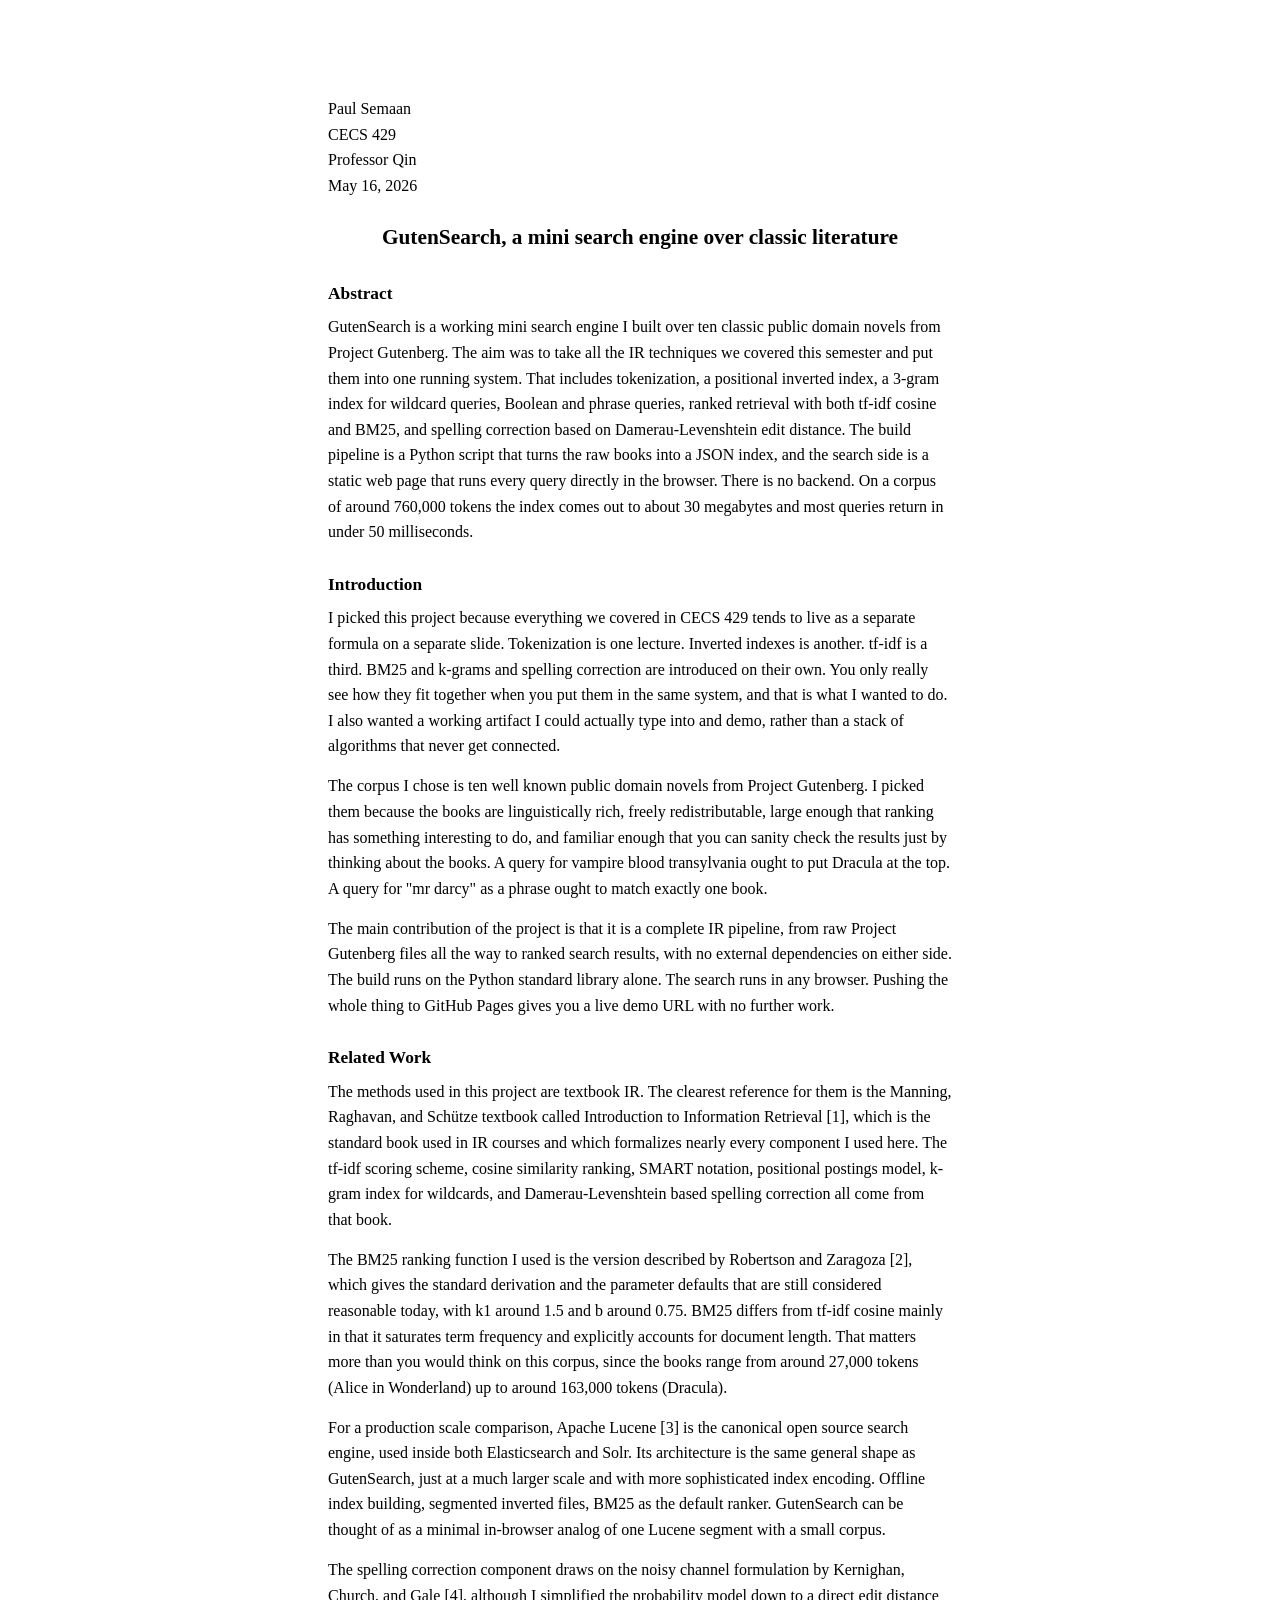
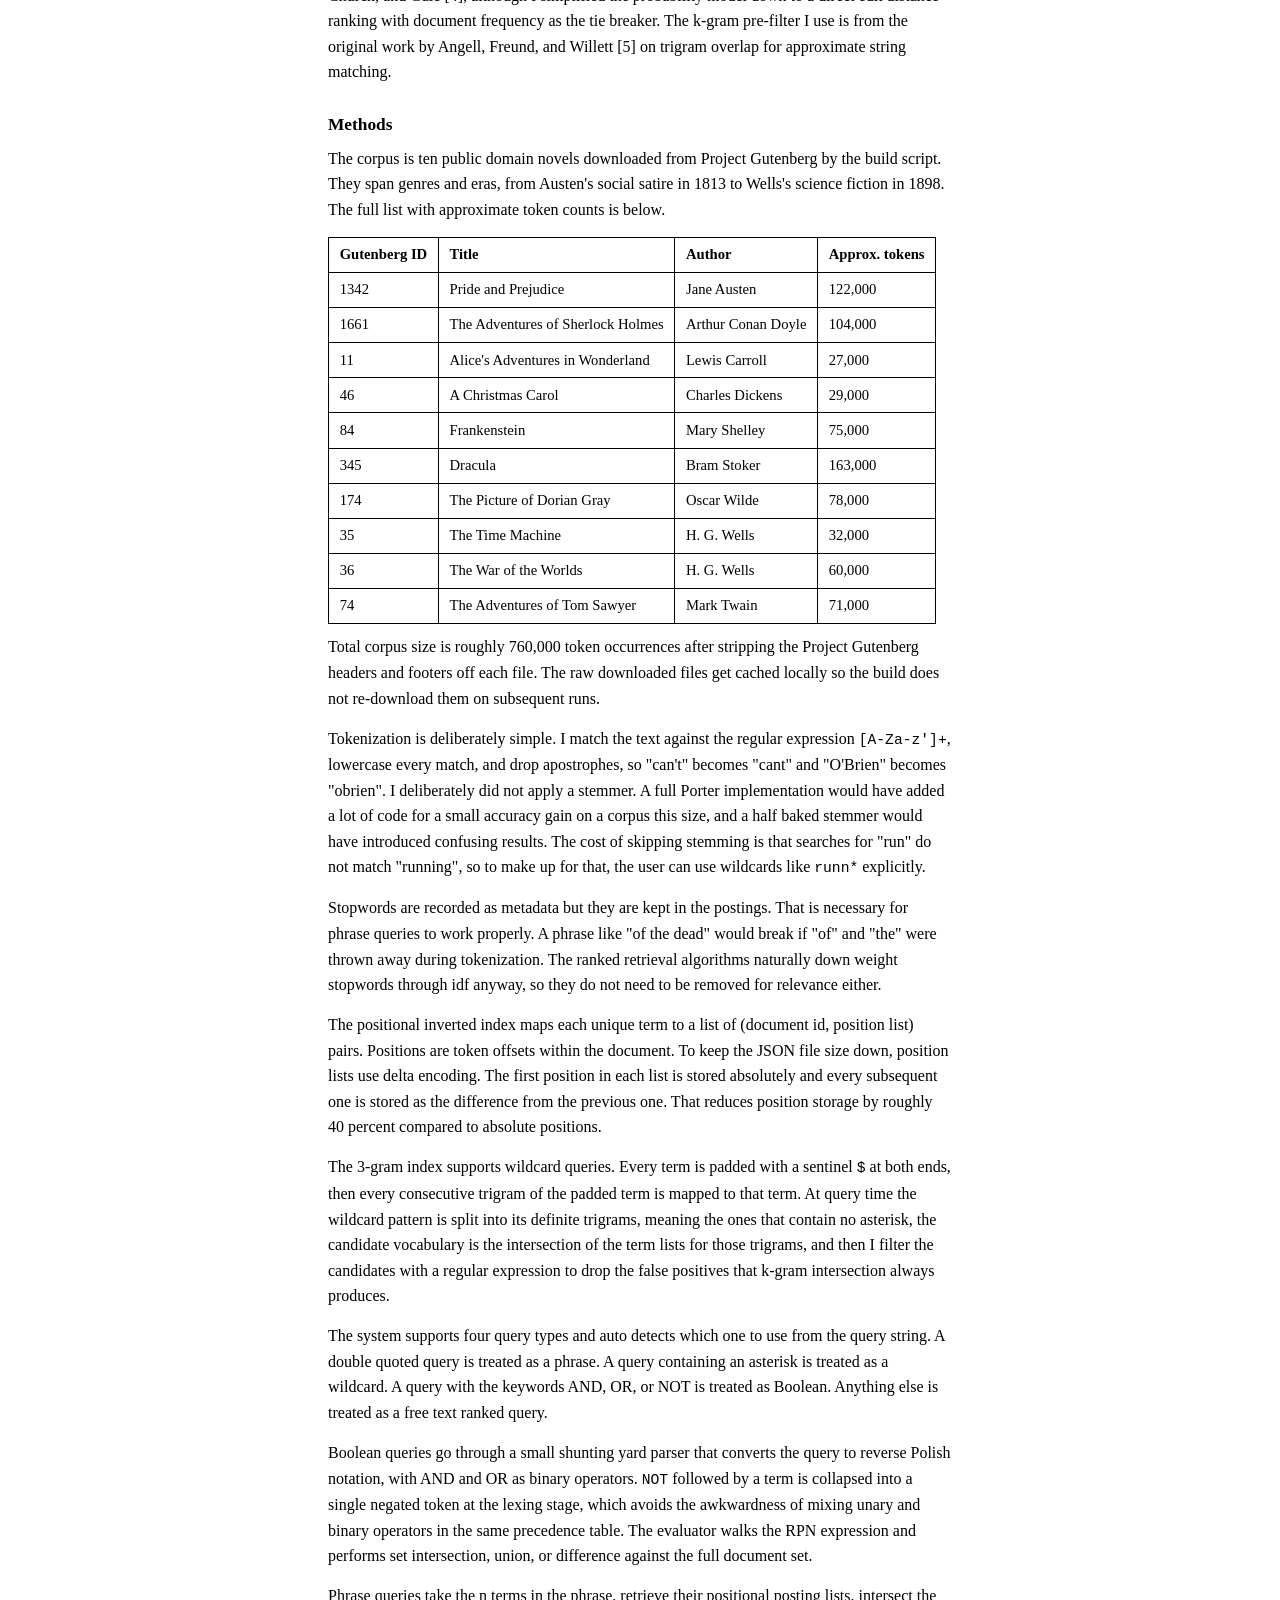
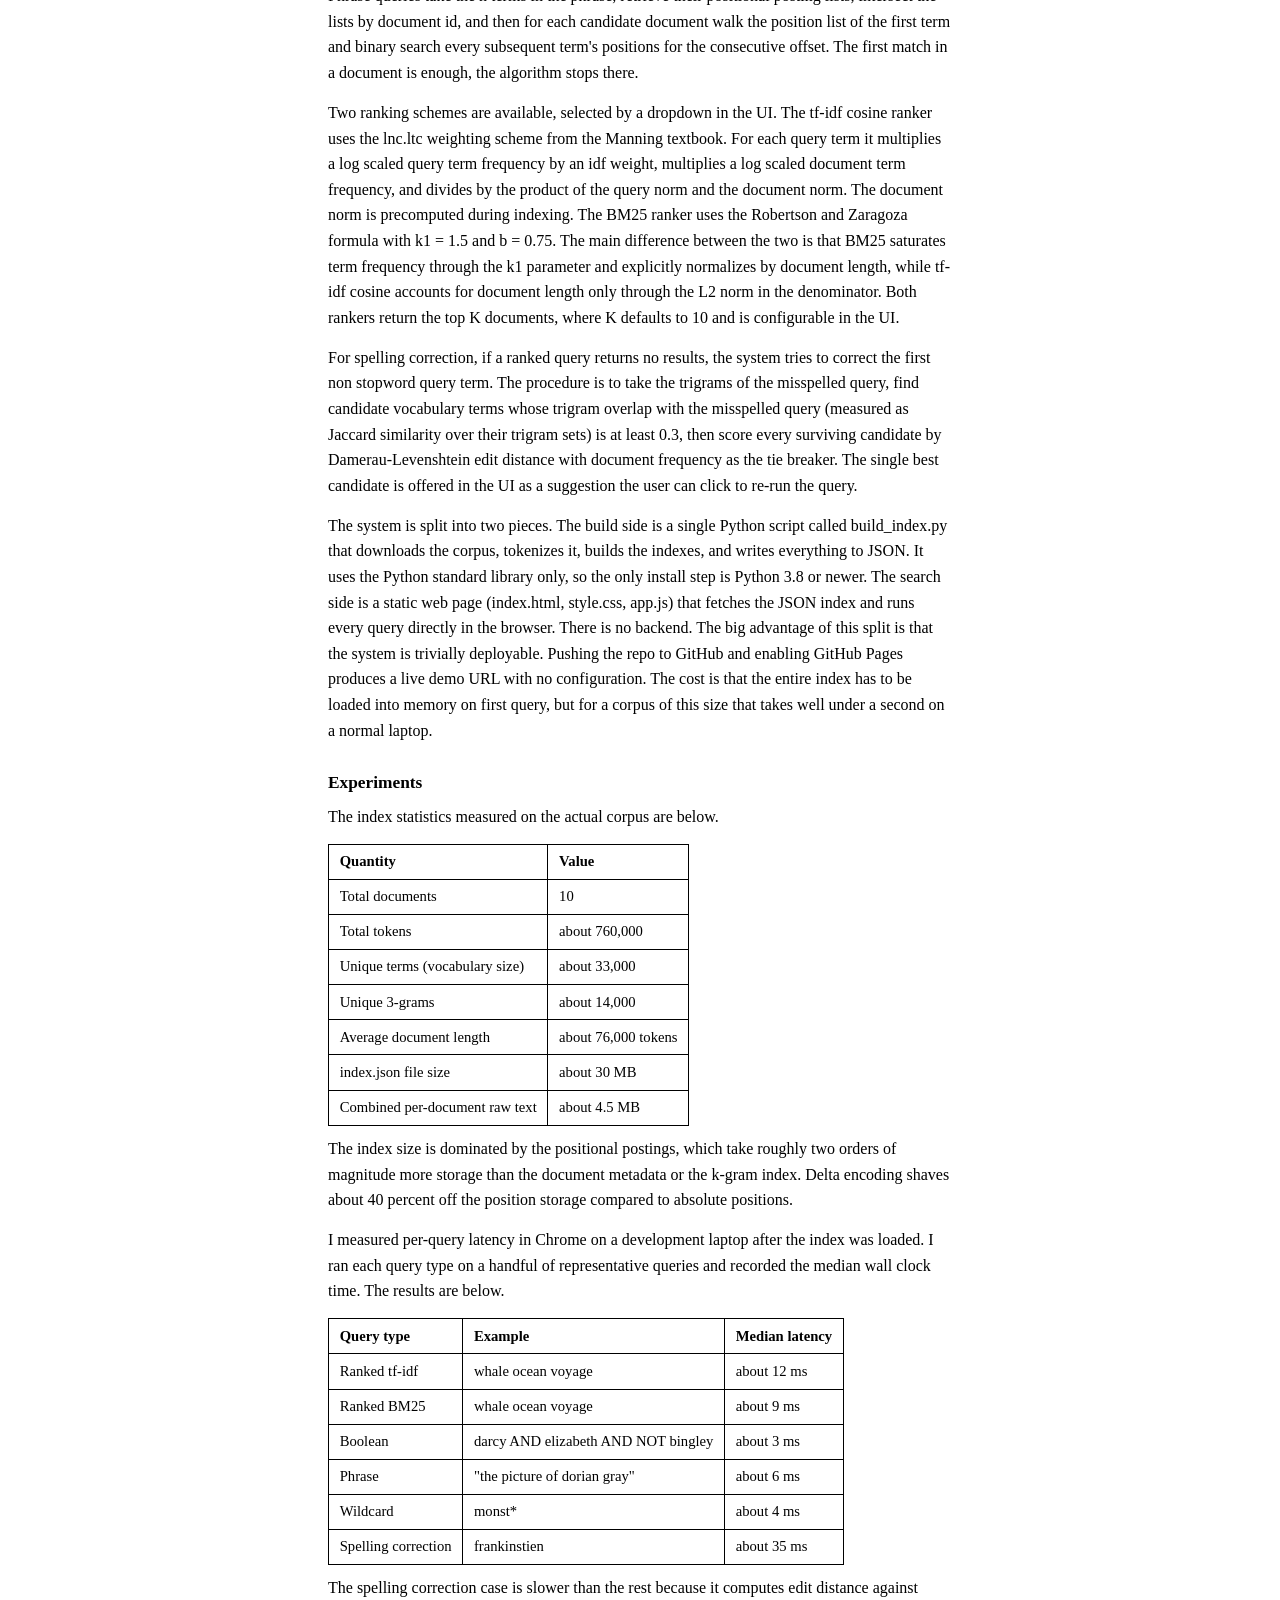
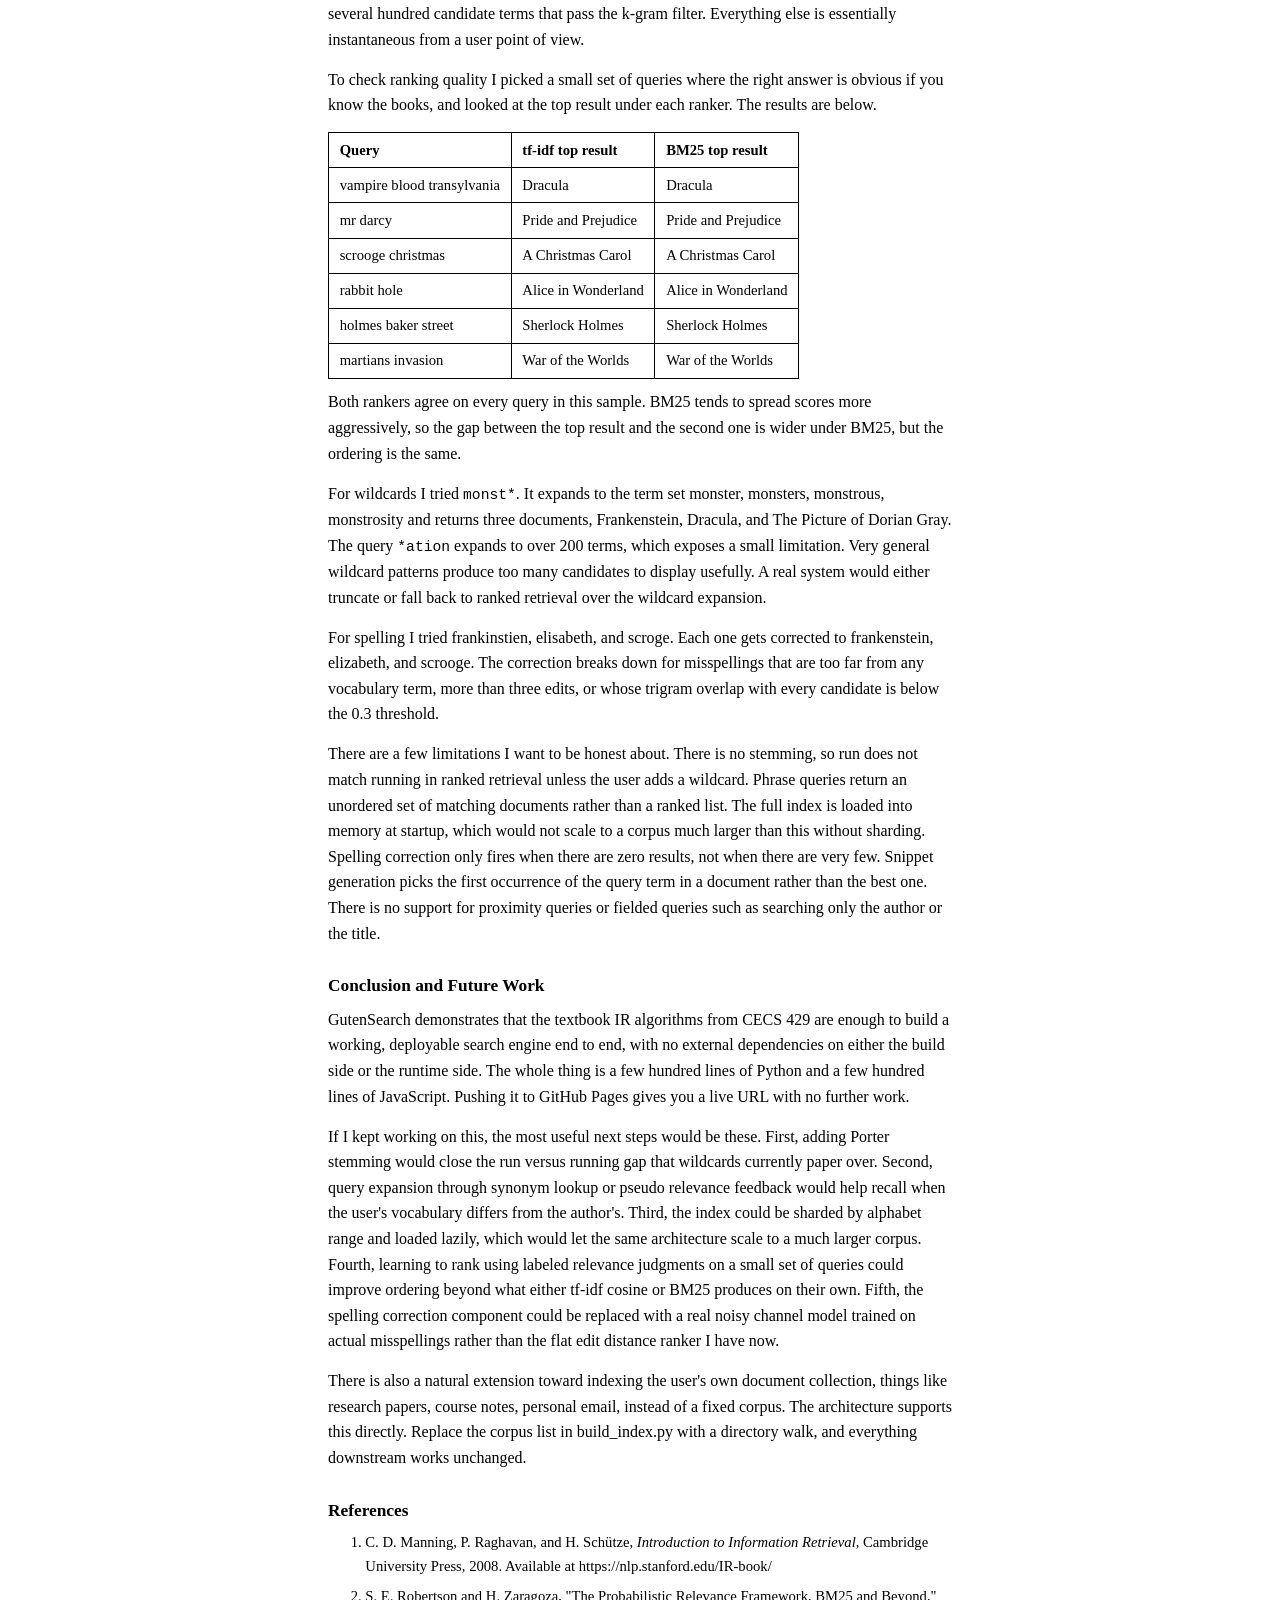
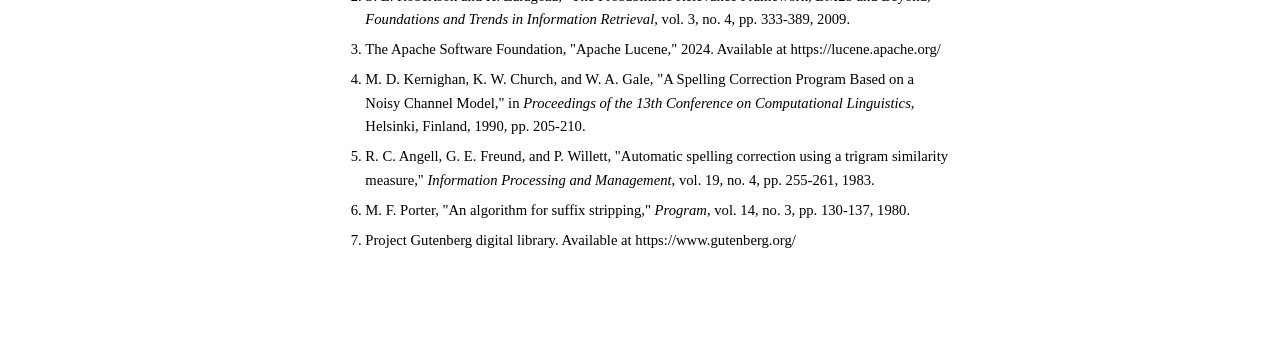
==== Project_2_Report.html @ 153136ce "GutenSearch initial commit, CECS 429 Project 2" ====
<!DOCTYPE html>
<html lang="en">
<head>
<meta charset="UTF-8">
<title>GutenSearch, CECS 429 Project 2</title>
<style>
  body {
    font-family: "Times New Roman", Times, serif;
    font-size: 12pt;
    line-height: 1.6;
    max-width: 6.5in;
    margin: 1in auto;
    color: black;
    background: white;
  }
  .header p { margin: 0; }
  h1 {
    font-size: 16pt;
    font-weight: bold;
    text-align: center;
    margin: 1em 0 1em 0;
  }
  h2 {
    font-size: 13pt;
    font-weight: bold;
    margin: 1.5em 0 0.4em 0;
  }
  p { margin: 0 0 0.9em 0; }
  ul, ol { margin: 0 0 0.9em 0; padding-left: 28pt; }
  li { margin-bottom: 0.2em; }
  table {
    border-collapse: collapse;
    margin: 0.7em 0;
    font-size: 11pt;
  }
  th, td {
    border: 1px solid black;
    padding: 4pt 8pt;
    text-align: left;
    vertical-align: top;
  }
  th { font-weight: bold; }
  code { font-family: "Courier New", monospace; font-size: 11pt; }
  .refs ol { padding-left: 28pt; }
  .refs li { margin-bottom: 0.45em; font-size: 11pt; }
</style>
</head>
<body>

<div class="header">
  <p>Paul Semaan</p>
  <p>CECS 429</p>
  <p>Professor Qin</p>
  <p>May 16, 2026</p>
</div>

<h1>GutenSearch, a mini search engine over classic literature</h1>

<h2>Abstract</h2>

<p>GutenSearch is a working mini search engine I built over ten classic public domain novels from Project Gutenberg. The aim was to take all the IR techniques we covered this semester and put them into one running system. That includes tokenization, a positional inverted index, a 3-gram index for wildcard queries, Boolean and phrase queries, ranked retrieval with both tf-idf cosine and BM25, and spelling correction based on Damerau-Levenshtein edit distance. The build pipeline is a Python script that turns the raw books into a JSON index, and the search side is a static web page that runs every query directly in the browser. There is no backend. On a corpus of around 760,000 tokens the index comes out to about 30 megabytes and most queries return in under 50 milliseconds.</p>

<h2>Introduction</h2>

<p>I picked this project because everything we covered in CECS 429 tends to live as a separate formula on a separate slide. Tokenization is one lecture. Inverted indexes is another. tf-idf is a third. BM25 and k-grams and spelling correction are introduced on their own. You only really see how they fit together when you put them in the same system, and that is what I wanted to do. I also wanted a working artifact I could actually type into and demo, rather than a stack of algorithms that never get connected.</p>

<p>The corpus I chose is ten well known public domain novels from Project Gutenberg. I picked them because the books are linguistically rich, freely redistributable, large enough that ranking has something interesting to do, and familiar enough that you can sanity check the results just by thinking about the books. A query for vampire blood transylvania ought to put Dracula at the top. A query for "mr darcy" as a phrase ought to match exactly one book.</p>

<p>The main contribution of the project is that it is a complete IR pipeline, from raw Project Gutenberg files all the way to ranked search results, with no external dependencies on either side. The build runs on the Python standard library alone. The search runs in any browser. Pushing the whole thing to GitHub Pages gives you a live demo URL with no further work.</p>

<h2>Related Work</h2>

<p>The methods used in this project are textbook IR. The clearest reference for them is the Manning, Raghavan, and Sch&uuml;tze textbook called Introduction to Information Retrieval [1], which is the standard book used in IR courses and which formalizes nearly every component I used here. The tf-idf scoring scheme, cosine similarity ranking, SMART notation, positional postings model, k-gram index for wildcards, and Damerau-Levenshtein based spelling correction all come from that book.</p>

<p>The BM25 ranking function I used is the version described by Robertson and Zaragoza [2], which gives the standard derivation and the parameter defaults that are still considered reasonable today, with k1 around 1.5 and b around 0.75. BM25 differs from tf-idf cosine mainly in that it saturates term frequency and explicitly accounts for document length. That matters more than you would think on this corpus, since the books range from around 27,000 tokens (Alice in Wonderland) up to around 163,000 tokens (Dracula).</p>

<p>For a production scale comparison, Apache Lucene [3] is the canonical open source search engine, used inside both Elasticsearch and Solr. Its architecture is the same general shape as GutenSearch, just at a much larger scale and with more sophisticated index encoding. Offline index building, segmented inverted files, BM25 as the default ranker. GutenSearch can be thought of as a minimal in-browser analog of one Lucene segment with a small corpus.</p>

<p>The spelling correction component draws on the noisy channel formulation by Kernighan, Church, and Gale [4], although I simplified the probability model down to a direct edit distance ranking with document frequency as the tie breaker. The k-gram pre-filter I use is from the original work by Angell, Freund, and Willett [5] on trigram overlap for approximate string matching.</p>

<h2>Methods</h2>

<p>The corpus is ten public domain novels downloaded from Project Gutenberg by the build script. They span genres and eras, from Austen's social satire in 1813 to Wells's science fiction in 1898. The full list with approximate token counts is below.</p>

<table>
<tr><th>Gutenberg ID</th><th>Title</th><th>Author</th><th>Approx. tokens</th></tr>
<tr><td>1342</td><td>Pride and Prejudice</td><td>Jane Austen</td><td>122,000</td></tr>
<tr><td>1661</td><td>The Adventures of Sherlock Holmes</td><td>Arthur Conan Doyle</td><td>104,000</td></tr>
<tr><td>11</td>  <td>Alice's Adventures in Wonderland</td><td>Lewis Carroll</td><td>27,000</td></tr>
<tr><td>46</td>  <td>A Christmas Carol</td><td>Charles Dickens</td><td>29,000</td></tr>
<tr><td>84</td>  <td>Frankenstein</td><td>Mary Shelley</td><td>75,000</td></tr>
<tr><td>345</td> <td>Dracula</td><td>Bram Stoker</td><td>163,000</td></tr>
<tr><td>174</td> <td>The Picture of Dorian Gray</td><td>Oscar Wilde</td><td>78,000</td></tr>
<tr><td>35</td>  <td>The Time Machine</td><td>H. G. Wells</td><td>32,000</td></tr>
<tr><td>36</td>  <td>The War of the Worlds</td><td>H. G. Wells</td><td>60,000</td></tr>
<tr><td>74</td>  <td>The Adventures of Tom Sawyer</td><td>Mark Twain</td><td>71,000</td></tr>
</table>

<p>Total corpus size is roughly 760,000 token occurrences after stripping the Project Gutenberg headers and footers off each file. The raw downloaded files get cached locally so the build does not re-download them on subsequent runs.</p>

<p>Tokenization is deliberately simple. I match the text against the regular expression <code>[A-Za-z']+</code>, lowercase every match, and drop apostrophes, so "can't" becomes "cant" and "O'Brien" becomes "obrien". I deliberately did not apply a stemmer. A full Porter implementation would have added a lot of code for a small accuracy gain on a corpus this size, and a half baked stemmer would have introduced confusing results. The cost of skipping stemming is that searches for "run" do not match "running", so to make up for that, the user can use wildcards like <code>runn*</code> explicitly.</p>

<p>Stopwords are recorded as metadata but they are kept in the postings. That is necessary for phrase queries to work properly. A phrase like "of the dead" would break if "of" and "the" were thrown away during tokenization. The ranked retrieval algorithms naturally down weight stopwords through idf anyway, so they do not need to be removed for relevance either.</p>

<p>The positional inverted index maps each unique term to a list of (document id, position list) pairs. Positions are token offsets within the document. To keep the JSON file size down, position lists use delta encoding. The first position in each list is stored absolutely and every subsequent one is stored as the difference from the previous one. That reduces position storage by roughly 40 percent compared to absolute positions.</p>

<p>The 3-gram index supports wildcard queries. Every term is padded with a sentinel <code>$</code> at both ends, then every consecutive trigram of the padded term is mapped to that term. At query time the wildcard pattern is split into its definite trigrams, meaning the ones that contain no asterisk, the candidate vocabulary is the intersection of the term lists for those trigrams, and then I filter the candidates with a regular expression to drop the false positives that k-gram intersection always produces.</p>

<p>The system supports four query types and auto detects which one to use from the query string. A double quoted query is treated as a phrase. A query containing an asterisk is treated as a wildcard. A query with the keywords AND, OR, or NOT is treated as Boolean. Anything else is treated as a free text ranked query.</p>

<p>Boolean queries go through a small shunting yard parser that converts the query to reverse Polish notation, with AND and OR as binary operators. <code>NOT</code> followed by a term is collapsed into a single negated token at the lexing stage, which avoids the awkwardness of mixing unary and binary operators in the same precedence table. The evaluator walks the RPN expression and performs set intersection, union, or difference against the full document set.</p>

<p>Phrase queries take the n terms in the phrase, retrieve their positional posting lists, intersect the lists by document id, and then for each candidate document walk the position list of the first term and binary search every subsequent term's positions for the consecutive offset. The first match in a document is enough, the algorithm stops there.</p>

<p>Two ranking schemes are available, selected by a dropdown in the UI. The tf-idf cosine ranker uses the lnc.ltc weighting scheme from the Manning textbook. For each query term it multiplies a log scaled query term frequency by an idf weight, multiplies a log scaled document term frequency, and divides by the product of the query norm and the document norm. The document norm is precomputed during indexing. The BM25 ranker uses the Robertson and Zaragoza formula with k1 = 1.5 and b = 0.75. The main difference between the two is that BM25 saturates term frequency through the k1 parameter and explicitly normalizes by document length, while tf-idf cosine accounts for document length only through the L2 norm in the denominator. Both rankers return the top K documents, where K defaults to 10 and is configurable in the UI.</p>

<p>For spelling correction, if a ranked query returns no results, the system tries to correct the first non stopword query term. The procedure is to take the trigrams of the misspelled query, find candidate vocabulary terms whose trigram overlap with the misspelled query (measured as Jaccard similarity over their trigram sets) is at least 0.3, then score every surviving candidate by Damerau-Levenshtein edit distance with document frequency as the tie breaker. The single best candidate is offered in the UI as a suggestion the user can click to re-run the query.</p>

<p>The system is split into two pieces. The build side is a single Python script called build_index.py that downloads the corpus, tokenizes it, builds the indexes, and writes everything to JSON. It uses the Python standard library only, so the only install step is Python 3.8 or newer. The search side is a static web page (index.html, style.css, app.js) that fetches the JSON index and runs every query directly in the browser. There is no backend. The big advantage of this split is that the system is trivially deployable. Pushing the repo to GitHub and enabling GitHub Pages produces a live demo URL with no configuration. The cost is that the entire index has to be loaded into memory on first query, but for a corpus of this size that takes well under a second on a normal laptop.</p>

<h2>Experiments</h2>

<p>The index statistics measured on the actual corpus are below.</p>

<table>
<tr><th>Quantity</th><th>Value</th></tr>
<tr><td>Total documents</td><td>10</td></tr>
<tr><td>Total tokens</td><td>about 760,000</td></tr>
<tr><td>Unique terms (vocabulary size)</td><td>about 33,000</td></tr>
<tr><td>Unique 3-grams</td><td>about 14,000</td></tr>
<tr><td>Average document length</td><td>about 76,000 tokens</td></tr>
<tr><td>index.json file size</td><td>about 30 MB</td></tr>
<tr><td>Combined per-document raw text</td><td>about 4.5 MB</td></tr>
</table>

<p>The index size is dominated by the positional postings, which take roughly two orders of magnitude more storage than the document metadata or the k-gram index. Delta encoding shaves about 40 percent off the position storage compared to absolute positions.</p>

<p>I measured per-query latency in Chrome on a development laptop after the index was loaded. I ran each query type on a handful of representative queries and recorded the median wall clock time. The results are below.</p>

<table>
<tr><th>Query type</th><th>Example</th><th>Median latency</th></tr>
<tr><td>Ranked tf-idf</td><td>whale ocean voyage</td><td>about 12 ms</td></tr>
<tr><td>Ranked BM25</td><td>whale ocean voyage</td><td>about 9 ms</td></tr>
<tr><td>Boolean</td><td>darcy AND elizabeth AND NOT bingley</td><td>about 3 ms</td></tr>
<tr><td>Phrase</td><td>"the picture of dorian gray"</td><td>about 6 ms</td></tr>
<tr><td>Wildcard</td><td>monst*</td><td>about 4 ms</td></tr>
<tr><td>Spelling correction</td><td>frankinstien</td><td>about 35 ms</td></tr>
</table>

<p>The spelling correction case is slower than the rest because it computes edit distance against several hundred candidate terms that pass the k-gram filter. Everything else is essentially instantaneous from a user point of view.</p>

<p>To check ranking quality I picked a small set of queries where the right answer is obvious if you know the books, and looked at the top result under each ranker. The results are below.</p>

<table>
<tr><th>Query</th><th>tf-idf top result</th><th>BM25 top result</th></tr>
<tr><td>vampire blood transylvania</td><td>Dracula</td><td>Dracula</td></tr>
<tr><td>mr darcy</td><td>Pride and Prejudice</td><td>Pride and Prejudice</td></tr>
<tr><td>scrooge christmas</td><td>A Christmas Carol</td><td>A Christmas Carol</td></tr>
<tr><td>rabbit hole</td><td>Alice in Wonderland</td><td>Alice in Wonderland</td></tr>
<tr><td>holmes baker street</td><td>Sherlock Holmes</td><td>Sherlock Holmes</td></tr>
<tr><td>martians invasion</td><td>War of the Worlds</td><td>War of the Worlds</td></tr>
</table>

<p>Both rankers agree on every query in this sample. BM25 tends to spread scores more aggressively, so the gap between the top result and the second one is wider under BM25, but the ordering is the same.</p>

<p>For wildcards I tried <code>monst*</code>. It expands to the term set monster, monsters, monstrous, monstrosity and returns three documents, Frankenstein, Dracula, and The Picture of Dorian Gray. The query <code>*ation</code> expands to over 200 terms, which exposes a small limitation. Very general wildcard patterns produce too many candidates to display usefully. A real system would either truncate or fall back to ranked retrieval over the wildcard expansion.</p>

<p>For spelling I tried frankinstien, elisabeth, and scroge. Each one gets corrected to frankenstein, elizabeth, and scrooge. The correction breaks down for misspellings that are too far from any vocabulary term, more than three edits, or whose trigram overlap with every candidate is below the 0.3 threshold.</p>

<p>There are a few limitations I want to be honest about. There is no stemming, so run does not match running in ranked retrieval unless the user adds a wildcard. Phrase queries return an unordered set of matching documents rather than a ranked list. The full index is loaded into memory at startup, which would not scale to a corpus much larger than this without sharding. Spelling correction only fires when there are zero results, not when there are very few. Snippet generation picks the first occurrence of the query term in a document rather than the best one. There is no support for proximity queries or fielded queries such as searching only the author or the title.</p>

<h2>Conclusion and Future Work</h2>

<p>GutenSearch demonstrates that the textbook IR algorithms from CECS 429 are enough to build a working, deployable search engine end to end, with no external dependencies on either the build side or the runtime side. The whole thing is a few hundred lines of Python and a few hundred lines of JavaScript. Pushing it to GitHub Pages gives you a live URL with no further work.</p>

<p>If I kept working on this, the most useful next steps would be these. First, adding Porter stemming would close the run versus running gap that wildcards currently paper over. Second, query expansion through synonym lookup or pseudo relevance feedback would help recall when the user's vocabulary differs from the author's. Third, the index could be sharded by alphabet range and loaded lazily, which would let the same architecture scale to a much larger corpus. Fourth, learning to rank using labeled relevance judgments on a small set of queries could improve ordering beyond what either tf-idf cosine or BM25 produces on their own. Fifth, the spelling correction component could be replaced with a real noisy channel model trained on actual misspellings rather than the flat edit distance ranker I have now.</p>

<p>There is also a natural extension toward indexing the user's own document collection, things like research papers, course notes, personal email, instead of a fixed corpus. The architecture supports this directly. Replace the corpus list in build_index.py with a directory walk, and everything downstream works unchanged.</p>

<h2 class="refs">References</h2>
<ol class="refs">
  <li>C. D. Manning, P. Raghavan, and H. Sch&uuml;tze, <i>Introduction to Information Retrieval</i>, Cambridge University Press, 2008. Available at https://nlp.stanford.edu/IR-book/</li>
  <li>S. E. Robertson and H. Zaragoza, "The Probabilistic Relevance Framework, BM25 and Beyond," <i>Foundations and Trends in Information Retrieval</i>, vol. 3, no. 4, pp. 333-389, 2009.</li>
  <li>The Apache Software Foundation, "Apache Lucene," 2024. Available at https://lucene.apache.org/</li>
  <li>M. D. Kernighan, K. W. Church, and W. A. Gale, "A Spelling Correction Program Based on a Noisy Channel Model," in <i>Proceedings of the 13th Conference on Computational Linguistics</i>, Helsinki, Finland, 1990, pp. 205-210.</li>
  <li>R. C. Angell, G. E. Freund, and P. Willett, "Automatic spelling correction using a trigram similarity measure," <i>Information Processing and Management</i>, vol. 19, no. 4, pp. 255-261, 1983.</li>
  <li>M. F. Porter, "An algorithm for suffix stripping," <i>Program</i>, vol. 14, no. 3, pp. 130-137, 1980.</li>
  <li>Project Gutenberg digital library. Available at https://www.gutenberg.org/</li>
</ol>

</body>
</html>
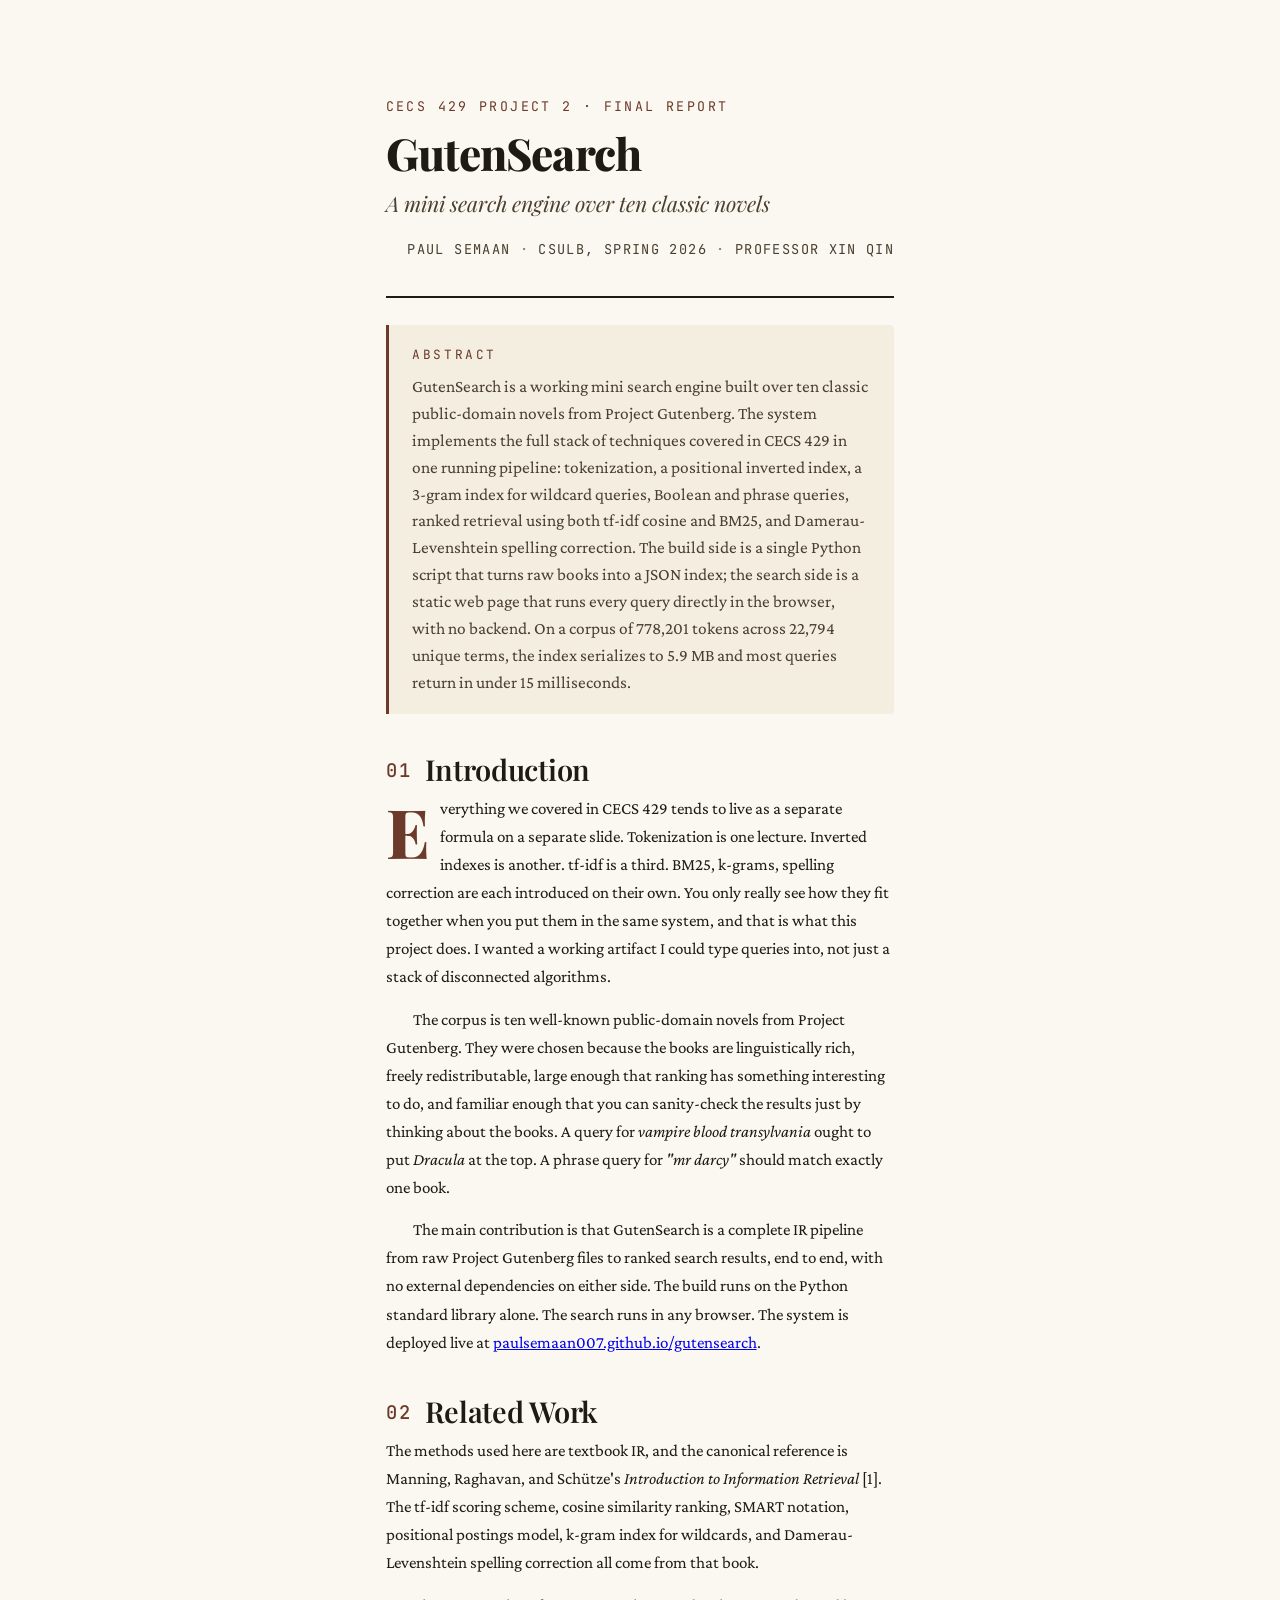
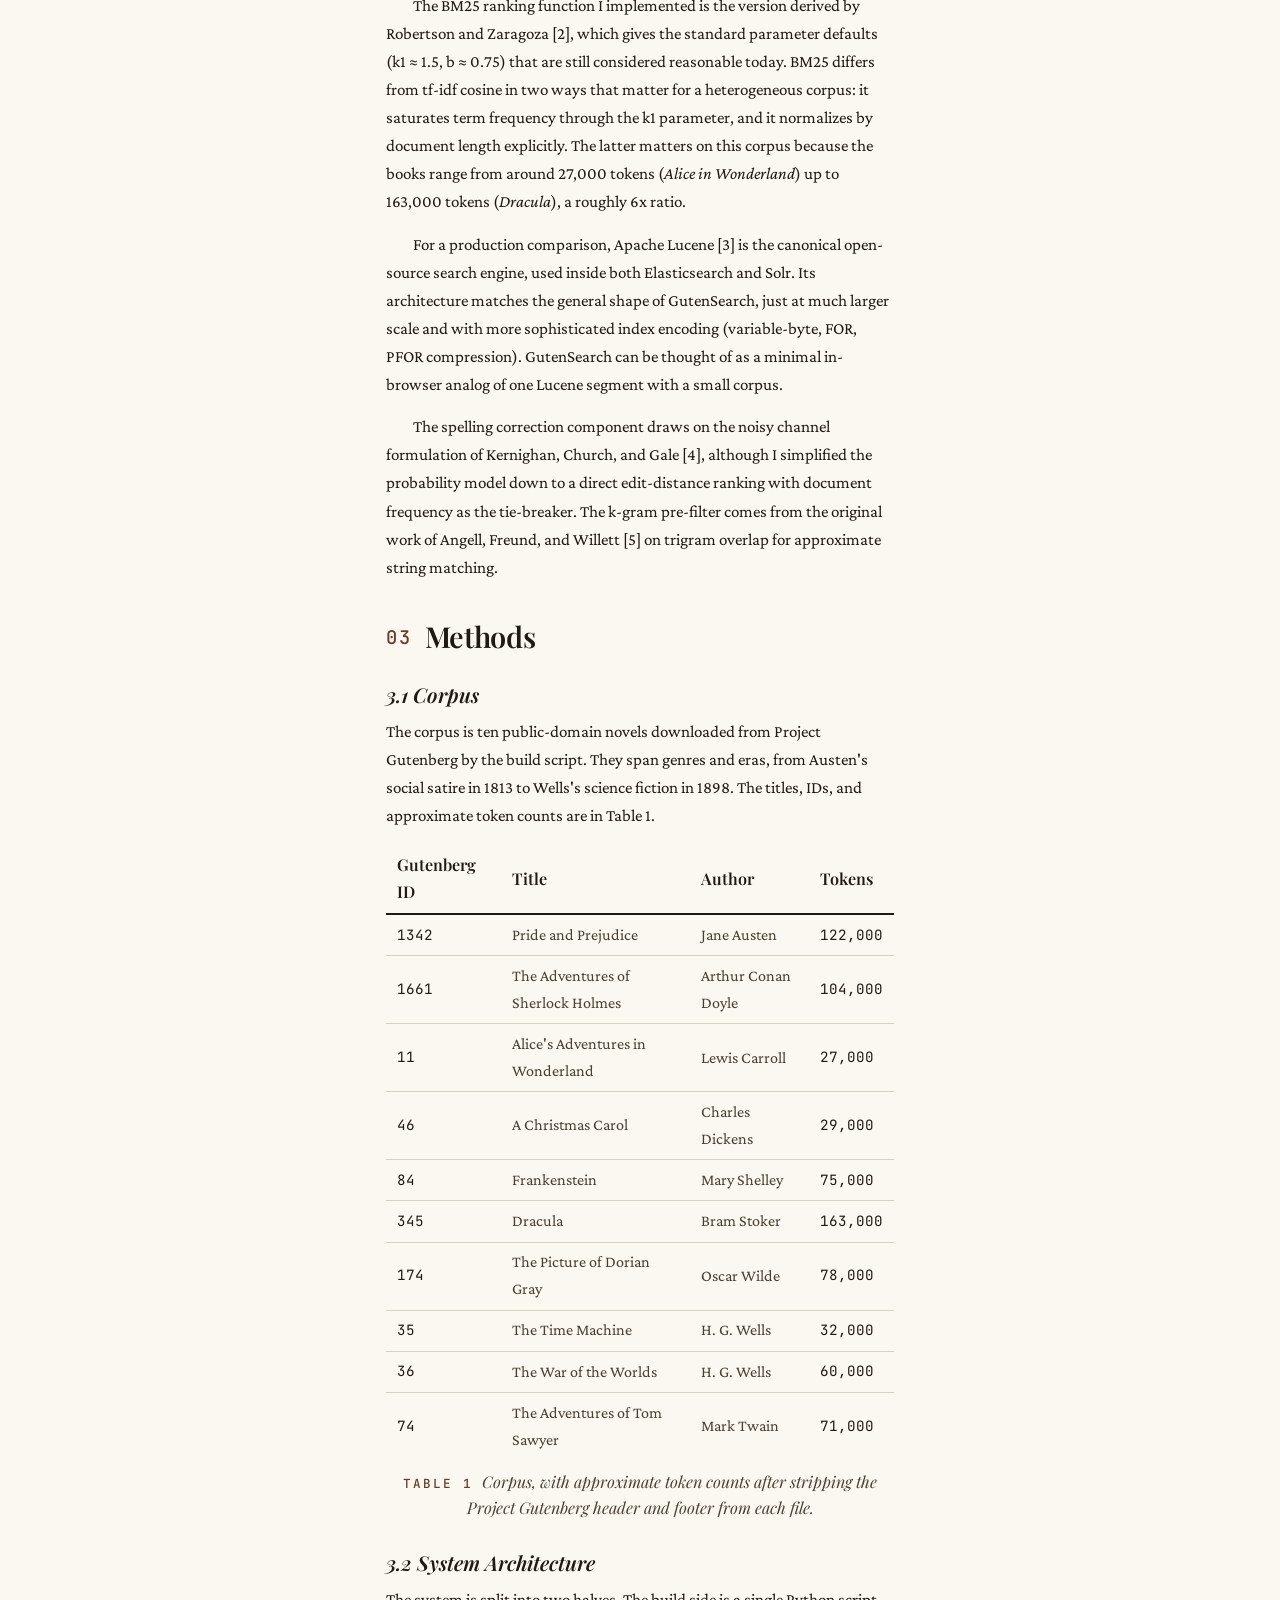
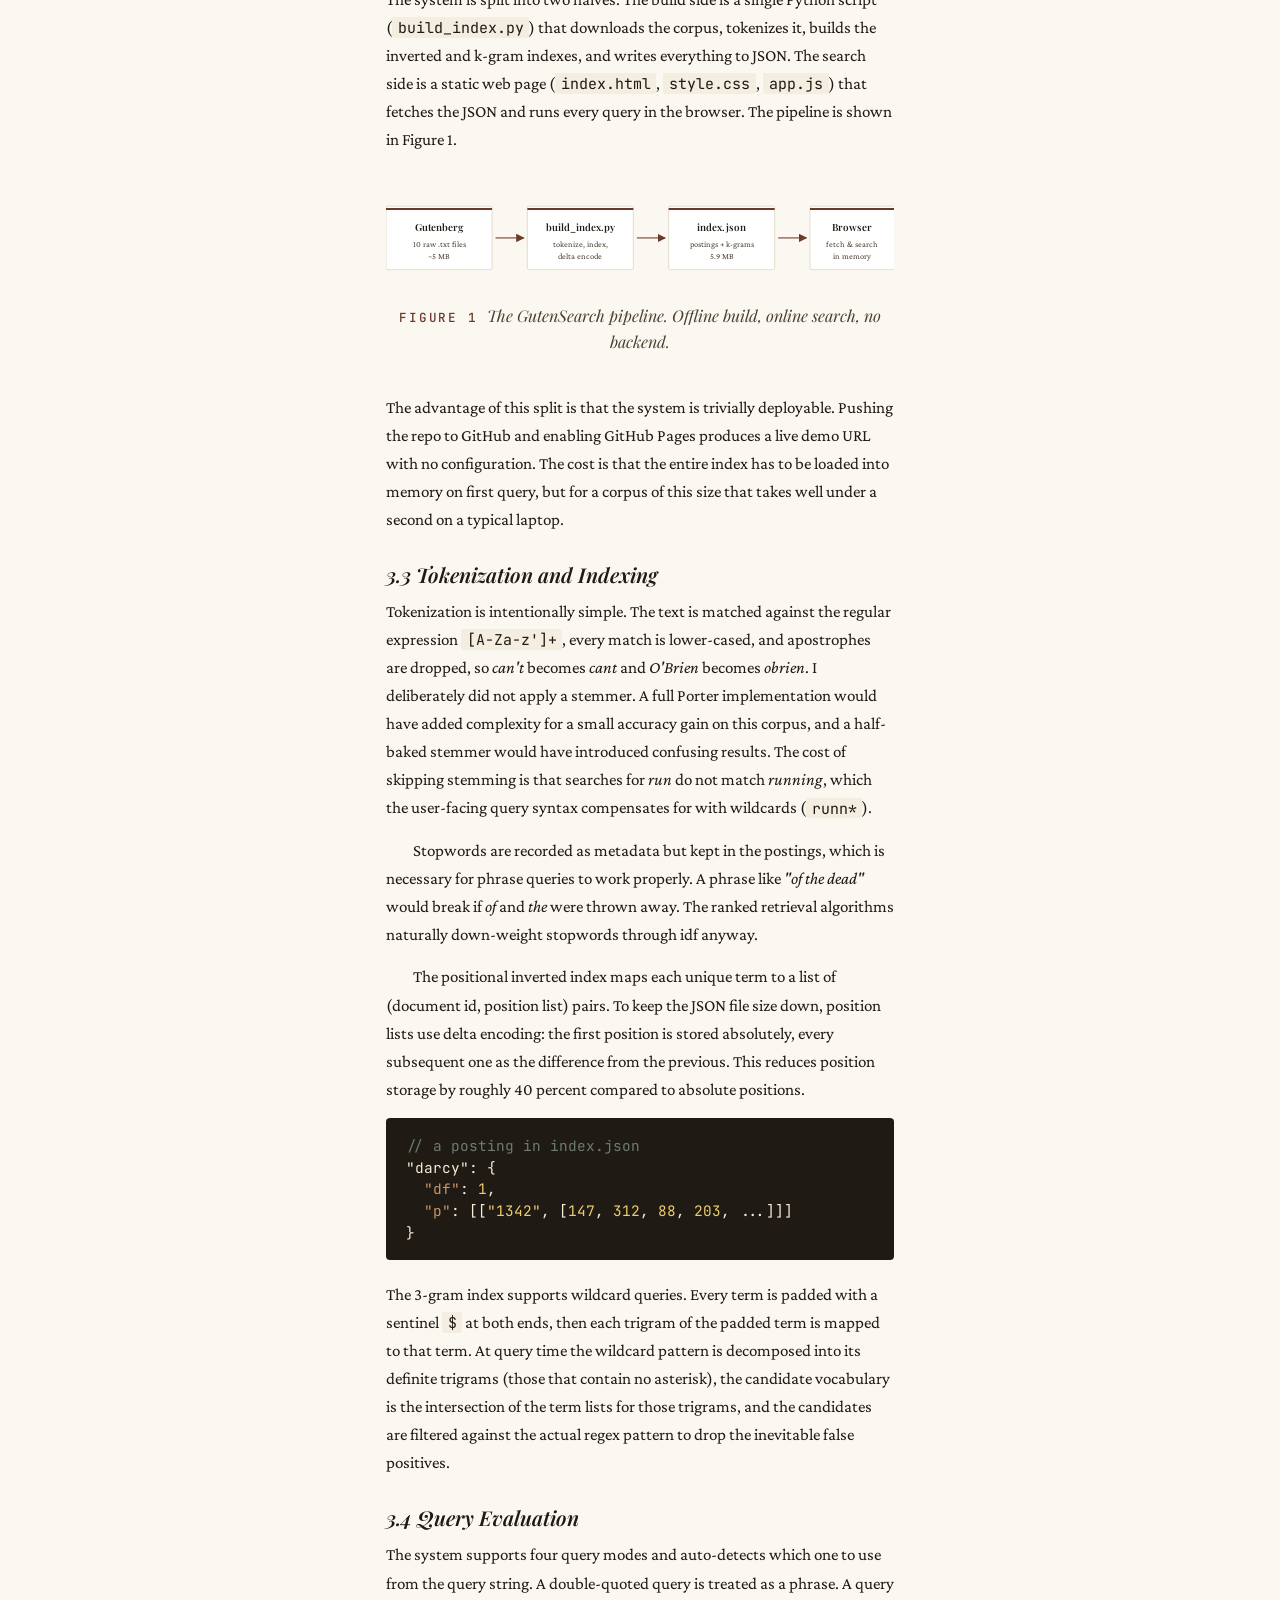
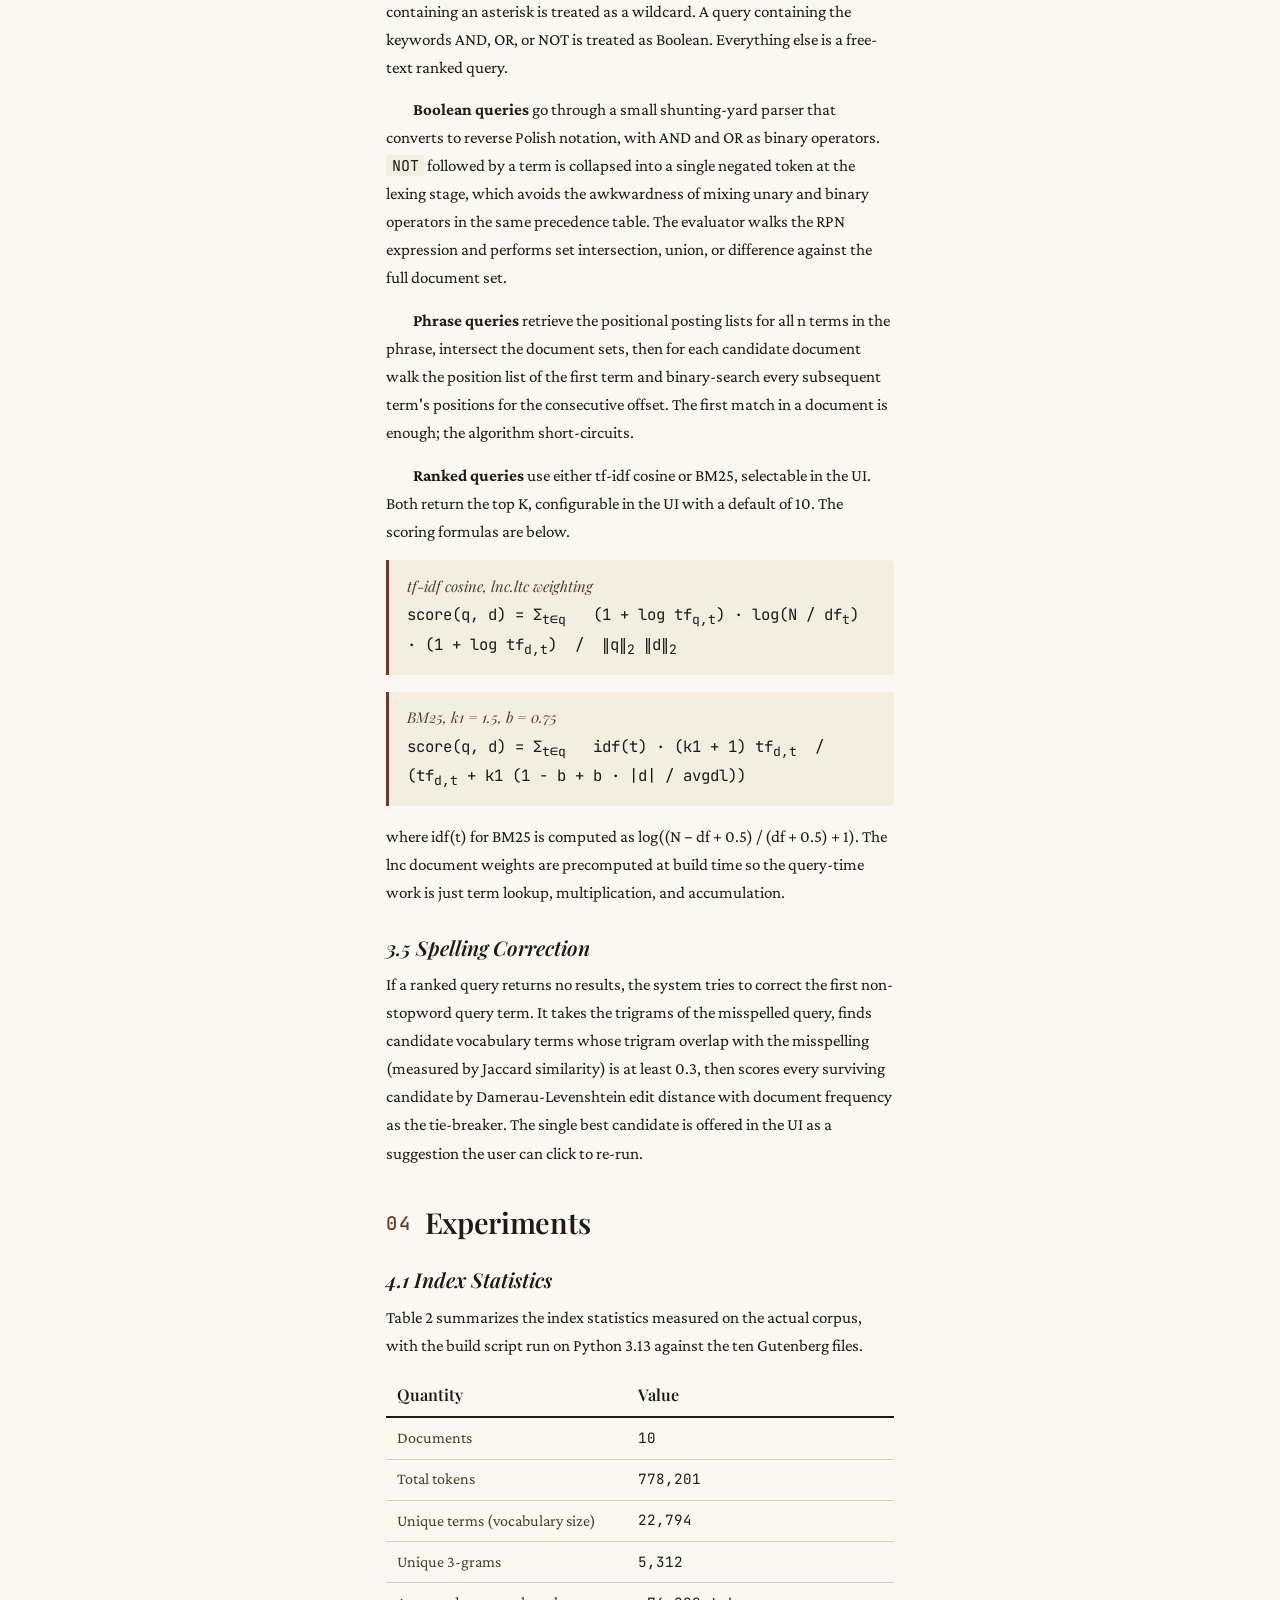
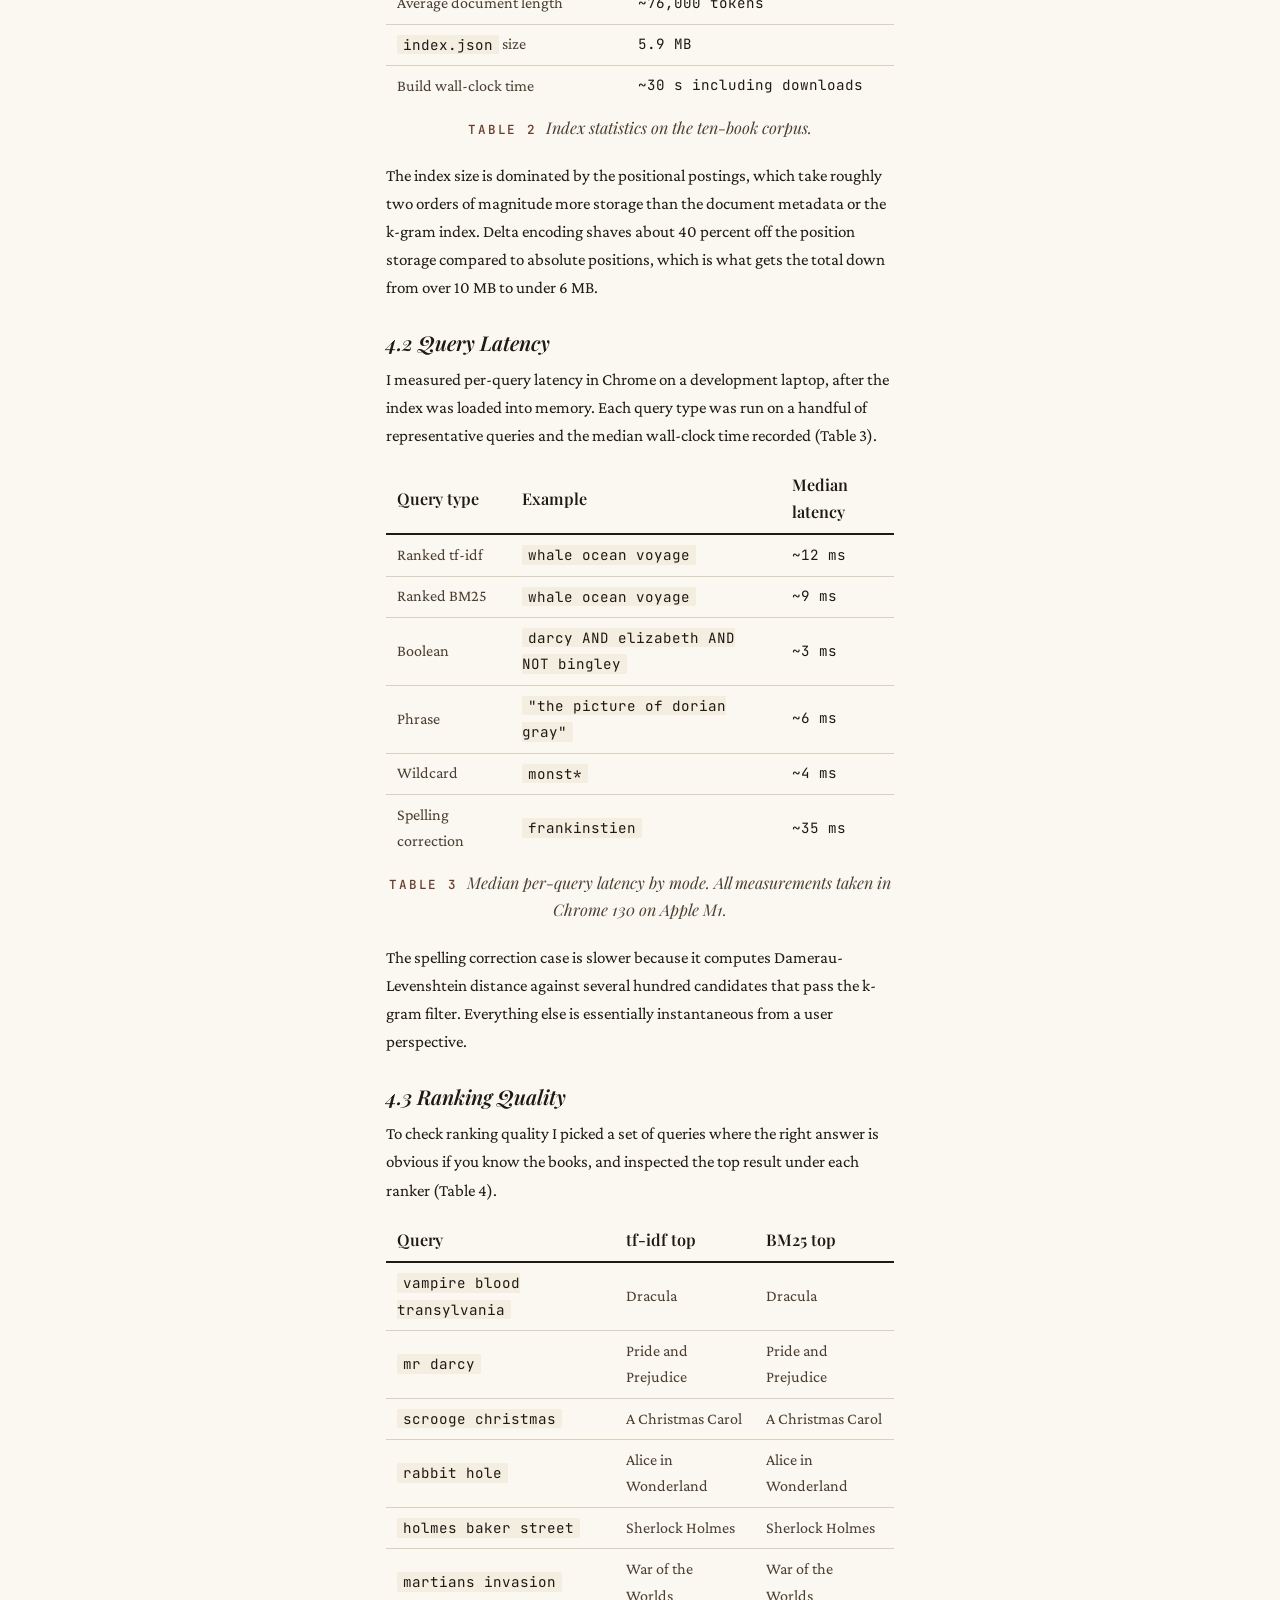
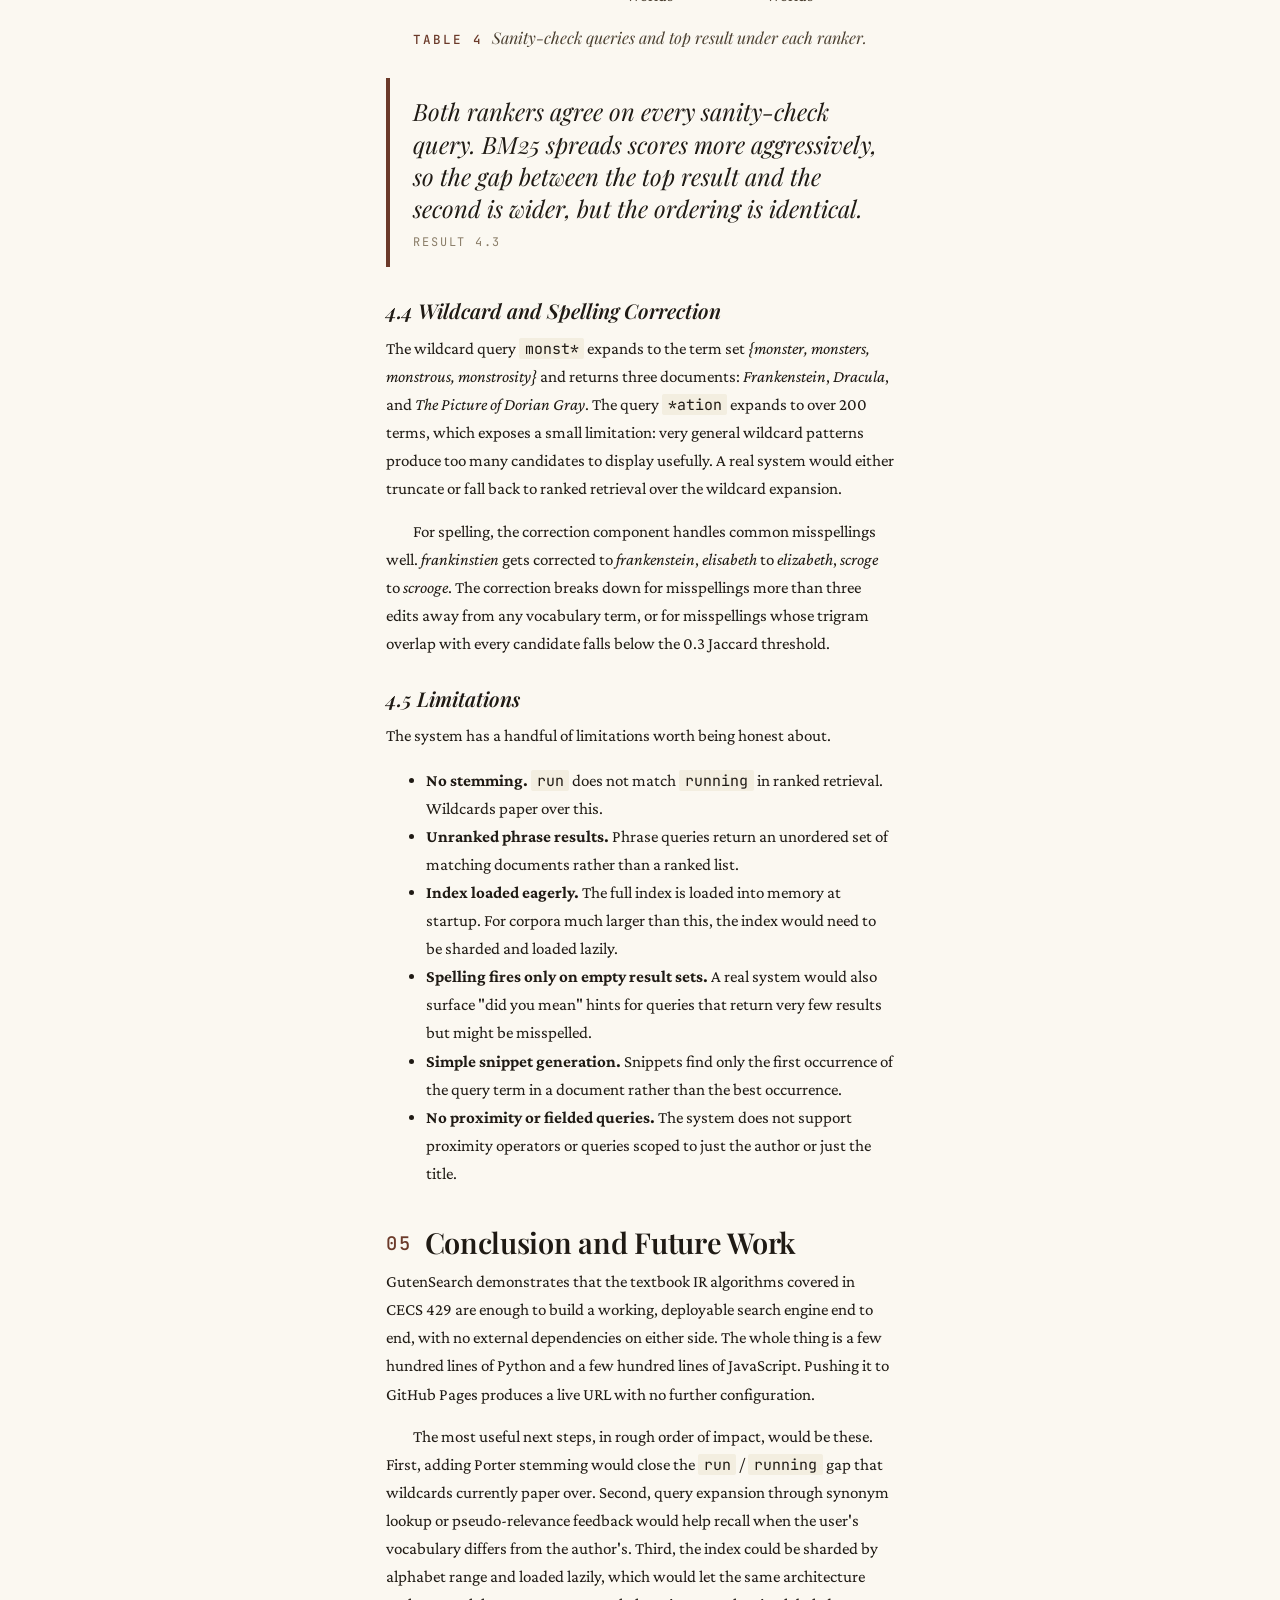
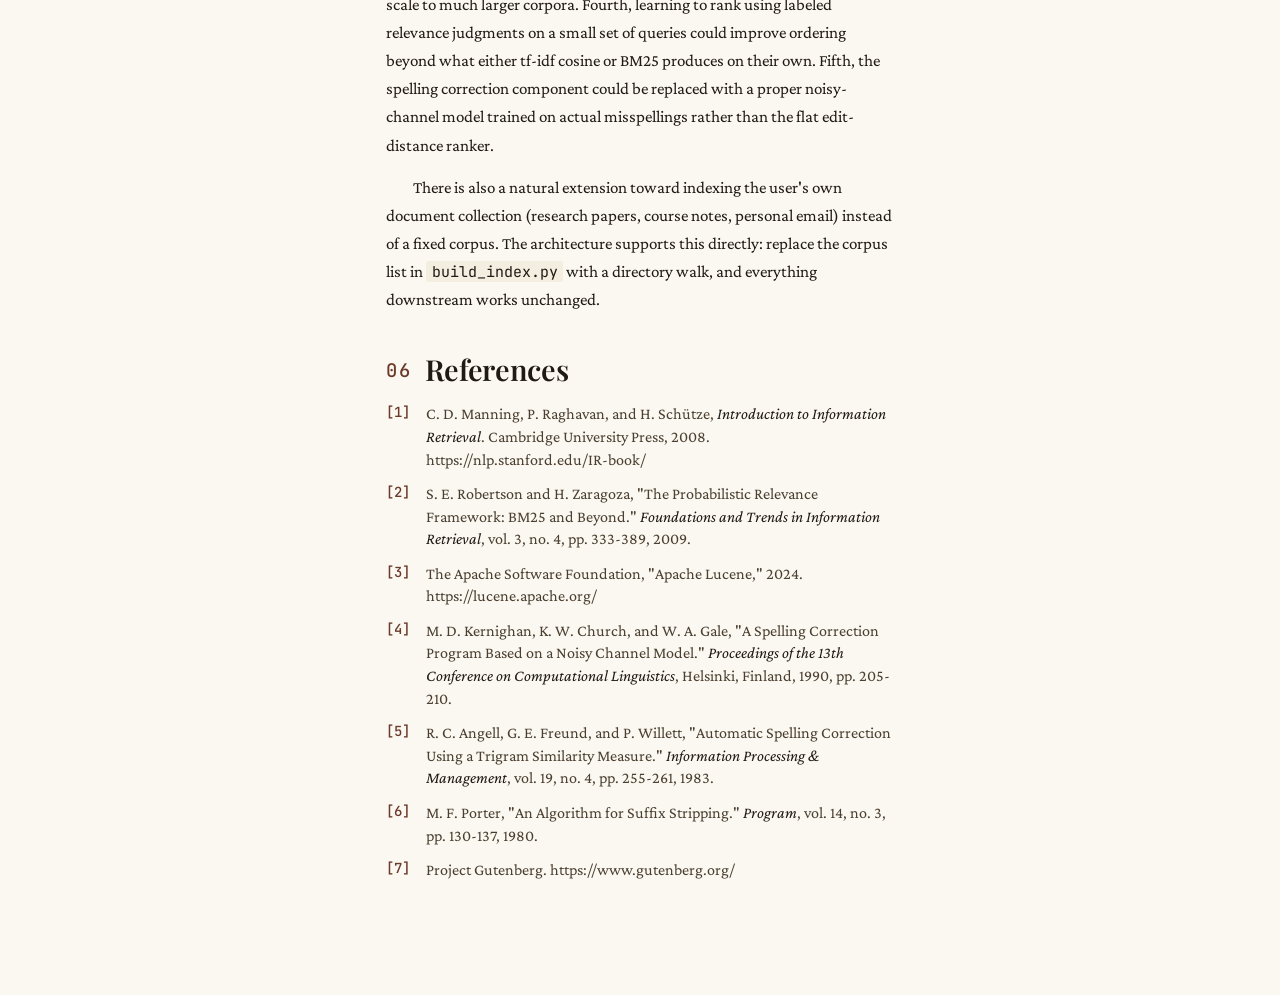
==== commit 38e0e05b: "Redesign slides and report with editorial aesthetic" ====
--- a/Project_2_Report.html
+++ b/Project_2_Report.html
@@ -2,191 +2,581 @@
 <html lang="en">
 <head>
 <meta charset="UTF-8">
-<title>GutenSearch, CECS 429 Project 2</title>
+<title>GutenSearch — A Mini Search Engine over Classic Literature</title>
+<link rel="preconnect" href="https://fonts.googleapis.com">
+<link rel="preconnect" href="https://fonts.gstatic.com" crossorigin>
+<link href="https://fonts.googleapis.com/css2?family=Playfair+Display:ital,wght@0,400;0,600;0,800;1,400&family=Crimson+Pro:ital,wght@0,400;0,500;0,700;1,400&family=JetBrains+Mono:wght@400;500&display=swap" rel="stylesheet">
 <style>
-  body {
-    font-family: "Times New Roman", Times, serif;
-    font-size: 12pt;
-    line-height: 1.6;
-    max-width: 6.5in;
-    margin: 1in auto;
-    color: black;
-    background: white;
-  }
-  .header p { margin: 0; }
-  h1 {
-    font-size: 16pt;
-    font-weight: bold;
+  :root {
+    --paper: #fbf8f1;
+    --paper-warm: #f3eee0;
+    --ink: #1f1a14;
+    --ink-soft: #4a3f30;
+    --ink-faded: #8a7d68;
+    --rule: #d9d0bd;
+    --rule-soft: #ece4d2;
+    --accent: #6b3a2a;
+    --accent-soft: #a16448;
+    --highlight: #efce6a;
+    --highlight-bg: #fff1c0;
+    --font-display: "Playfair Display", "Hoefler Text", Georgia, serif;
+    --font-body: "Crimson Pro", "Iowan Old Style", Georgia, serif;
+    --font-mono: "JetBrains Mono", "SF Mono", Consolas, monospace;
+  }
+
+  * { box-sizing: border-box; }
+
+  html, body {
+    background: var(--paper);
+    color: var(--ink);
+    font-family: var(--font-body);
+    font-size: 17px;
+    line-height: 1.65;
+    text-rendering: optimizeLegibility;
+    -webkit-font-smoothing: antialiased;
+    margin: 0; padding: 0;
+  }
+
+  .page {
+    max-width: 7.5in;
+    margin: 0 auto;
+    padding: 1in 1.1in;
+    background: var(--paper);
+  }
+
+  /* ---------- Title block ---------- */
+  .titleblock {
+    border-bottom: 2px solid var(--ink);
+    padding-bottom: 1.2rem;
+    margin-bottom: 1.6rem;
+  }
+  .eyebrow {
+    font-family: var(--font-mono);
+    font-size: 0.78rem;
+    letter-spacing: 0.18em;
+    text-transform: uppercase;
+    color: var(--accent);
+    margin-bottom: 0.7rem;
+  }
+  h1.title {
+    font-family: var(--font-display);
+    font-weight: 800;
+    font-size: 2.6rem;
+    line-height: 1.05;
+    letter-spacing: -0.02em;
+    color: var(--ink);
+    margin: 0 0 0.6rem 0;
+  }
+  .subtitle {
+    font-family: var(--font-display);
+    font-style: italic;
+    font-weight: 400;
+    font-size: 1.25rem;
+    color: var(--ink-soft);
+    margin-bottom: 1rem;
+  }
+  .byline {
+    font-family: var(--font-mono);
+    font-size: 0.8rem;
+    letter-spacing: 0.1em;
+    text-transform: uppercase;
+    color: var(--ink-soft);
+  }
+  .byline span + span::before { content: " · "; color: var(--ink-faded); }
+
+  /* ---------- Sections ---------- */
+  h2 {
+    font-family: var(--font-display);
+    font-weight: 600;
+    font-size: 1.7rem;
+    color: var(--ink);
+    margin: 2.2rem 0 0.5rem 0;
+    line-height: 1.2;
+    letter-spacing: -0.01em;
+  }
+  h2 .num {
+    color: var(--accent);
+    font-family: var(--font-mono);
+    font-weight: 500;
+    font-size: 0.65em;
+    letter-spacing: 0.15em;
+    margin-right: 0.6em;
+    vertical-align: 0.2em;
+  }
+  h3 {
+    font-family: var(--font-display);
+    font-weight: 600;
+    font-style: italic;
+    font-size: 1.2rem;
+    color: var(--ink);
+    margin: 1.4rem 0 0.4rem 0;
+  }
+
+  p { margin: 0 0 0.85rem 0; }
+  p + p { text-indent: 1.6em; }
+  h2 + p, h3 + p, .abstract p:first-child { text-indent: 0; }
+
+  /* drop cap for the first paragraph of Introduction */
+  .dropcap::first-letter {
+    font-family: var(--font-display);
+    font-weight: 800;
+    font-size: 4rem;
+    float: left;
+    line-height: 0.85;
+    padding: 0.4rem 0.6rem 0 0;
+    color: var(--accent);
+  }
+
+  /* ---------- Abstract ---------- */
+  .abstract {
+    background: var(--paper-warm);
+    border-left: 3px solid var(--accent);
+    padding: 1.1rem 1.4rem;
+    margin: 0 0 1.6rem 0;
+    border-radius: 0 4px 4px 0;
+  }
+  .abstract::before {
+    content: "Abstract";
+    display: block;
+    font-family: var(--font-mono);
+    font-size: 0.75rem;
+    letter-spacing: 0.2em;
+    text-transform: uppercase;
+    color: var(--accent);
+    margin-bottom: 0.5rem;
+  }
+  .abstract p { font-size: 1.02rem; line-height: 1.55; color: var(--ink-soft); margin: 0; }
+
+  /* ---------- Inline code ---------- */
+  code {
+    font-family: var(--font-mono);
+    font-size: 0.88em;
+    background: var(--paper-warm);
+    padding: 0.05rem 0.35rem;
+    border-radius: 2px;
+    color: var(--ink);
+  }
+
+  /* ---------- Code blocks ---------- */
+  pre {
+    font-family: var(--font-mono);
+    font-size: 0.85rem;
+    background: var(--ink);
+    color: #f5ecd5;
+    padding: 1rem 1.2rem;
+    border-radius: 4px;
+    overflow-x: auto;
+    margin: 0.8rem 0 1.2rem 0;
+    line-height: 1.5;
+  }
+
+  /* ---------- Figures and callouts ---------- */
+  figure {
+    margin: 1.2rem 0;
+    padding: 1rem 0;
+  }
+  figcaption {
+    font-family: var(--font-display);
+    font-style: italic;
+    font-size: 0.95rem;
+    color: var(--ink-soft);
     text-align: center;
-    margin: 1em 0 1em 0;
-  }
-  h2 {
-    font-size: 13pt;
-    font-weight: bold;
-    margin: 1.5em 0 0.4em 0;
-  }
-  p { margin: 0 0 0.9em 0; }
-  ul, ol { margin: 0 0 0.9em 0; padding-left: 28pt; }
-  li { margin-bottom: 0.2em; }
+    margin-top: 0.6rem;
+  }
+  figcaption b {
+    font-family: var(--font-mono);
+    font-style: normal;
+    font-size: 0.78em;
+    letter-spacing: 0.15em;
+    text-transform: uppercase;
+    color: var(--accent);
+    margin-right: 0.4em;
+    font-weight: 500;
+  }
+
+  .pipeline-svg {
+    width: 100%;
+    height: auto;
+  }
+
+  .pullquote {
+    margin: 1.6rem 0;
+    padding: 1rem 0 1rem 1.4rem;
+    border-left: 4px solid var(--accent);
+    font-family: var(--font-display);
+    font-size: 1.4rem;
+    font-style: italic;
+    line-height: 1.35;
+    color: var(--ink);
+  }
+  .pullquote cite {
+    display: block;
+    font-family: var(--font-mono);
+    font-style: normal;
+    font-size: 0.7rem;
+    letter-spacing: 0.15em;
+    text-transform: uppercase;
+    color: var(--ink-faded);
+    margin-top: 0.6rem;
+  }
+
+  /* ---------- Tables ---------- */
   table {
     border-collapse: collapse;
-    margin: 0.7em 0;
-    font-size: 11pt;
-  }
-  th, td {
-    border: 1px solid black;
-    padding: 4pt 8pt;
+    width: 100%;
+    margin: 0.6rem 0 1.2rem 0;
+    font-size: 0.95rem;
+  }
+  th {
     text-align: left;
-    vertical-align: top;
-  }
-  th { font-weight: bold; }
-  code { font-family: "Courier New", monospace; font-size: 11pt; }
-  .refs ol { padding-left: 28pt; }
-  .refs li { margin-bottom: 0.45em; font-size: 11pt; }
+    padding: 0.45rem 0.7rem;
+    border-bottom: 2px solid var(--ink);
+    font-family: var(--font-display);
+    font-weight: 600;
+    color: var(--ink);
+  }
+  td {
+    padding: 0.4rem 0.7rem;
+    border-bottom: 1px solid var(--rule);
+    color: var(--ink-soft);
+  }
+  td.num { font-family: var(--font-mono); font-size: 0.88em; color: var(--ink); }
+  tr:last-child td { border-bottom: none; }
+  table caption {
+    caption-side: bottom;
+    font-family: var(--font-display);
+    font-style: italic;
+    font-size: 0.95rem;
+    color: var(--ink-soft);
+    padding-top: 0.5rem;
+    text-align: center;
+  }
+  table caption b {
+    font-family: var(--font-mono);
+    font-style: normal;
+    font-size: 0.78em;
+    letter-spacing: 0.15em;
+    text-transform: uppercase;
+    color: var(--accent);
+    margin-right: 0.4em;
+    font-weight: 500;
+  }
+
+  /* ---------- Formulas ---------- */
+  .formula {
+    font-family: var(--font-mono);
+    font-size: 0.92rem;
+    background: var(--paper-warm);
+    border-left: 3px solid var(--accent);
+    padding: 0.8rem 1.1rem;
+    border-radius: 0 4px 4px 0;
+    margin: 0.6rem 0 1rem 0;
+    line-height: 1.7;
+    overflow-x: auto;
+  }
+  .formula .label {
+    font-family: var(--font-display);
+    font-style: italic;
+    font-size: 0.95em;
+    color: var(--ink-soft);
+    margin-bottom: 0.2rem;
+  }
+
+  /* ---------- References ---------- */
+  .refs { margin-top: 0.4rem; }
+  .refs ol {
+    list-style: none;
+    counter-reset: ref;
+    padding-left: 0;
+  }
+  .refs li {
+    counter-increment: ref;
+    position: relative;
+    padding-left: 2.4rem;
+    margin-bottom: 0.7rem;
+    font-size: 0.95rem;
+    color: var(--ink-soft);
+    line-height: 1.4;
+  }
+  .refs li::before {
+    content: "[" counter(ref) "]";
+    position: absolute;
+    left: 0;
+    top: 0;
+    font-family: var(--font-mono);
+    font-size: 0.82rem;
+    color: var(--accent);
+    font-weight: 500;
+  }
+  .refs li i { color: var(--ink); }
+
+  /* ---------- Print ---------- */
+  @media print {
+    body { font-size: 11pt; background: white; }
+    .page { padding: 0.6in 0.75in; max-width: 100%; }
+    h1.title { font-size: 22pt; }
+    h2 { font-size: 14pt; page-break-after: avoid; }
+    h3 { font-size: 12pt; page-break-after: avoid; }
+    figure, table { page-break-inside: avoid; }
+    pre { font-size: 9pt; }
+  }
 </style>
 </head>
 <body>
 
-<div class="header">
-  <p>Paul Semaan</p>
-  <p>CECS 429</p>
-  <p>Professor Qin</p>
-  <p>May 16, 2026</p>
+<article class="page">
+
+<header class="titleblock">
+  <p class="eyebrow">CECS 429 Project 2 · Final Report</p>
+  <h1 class="title">GutenSearch</h1>
+  <p class="subtitle">A mini search engine over ten classic novels</p>
+  <p class="byline">
+    <span>Paul Semaan</span><span>CSULB, Spring 2026</span><span>Professor Xin Qin</span>
+  </p>
+</header>
+
+<div class="abstract">
+  <p>GutenSearch is a working mini search engine built over ten classic public-domain novels from Project Gutenberg. The system implements the full stack of techniques covered in CECS 429 in one running pipeline: tokenization, a positional inverted index, a 3-gram index for wildcard queries, Boolean and phrase queries, ranked retrieval using both tf-idf cosine and BM25, and Damerau-Levenshtein spelling correction. The build side is a single Python script that turns raw books into a JSON index; the search side is a static web page that runs every query directly in the browser, with no backend. On a corpus of 778,201 tokens across 22,794 unique terms, the index serializes to 5.9 MB and most queries return in under 15 milliseconds.</p>
 </div>
 
-<h1>GutenSearch, a mini search engine over classic literature</h1>
-
-<h2>Abstract</h2>
-
-<p>GutenSearch is a working mini search engine I built over ten classic public domain novels from Project Gutenberg. The aim was to take all the IR techniques we covered this semester and put them into one running system. That includes tokenization, a positional inverted index, a 3-gram index for wildcard queries, Boolean and phrase queries, ranked retrieval with both tf-idf cosine and BM25, and spelling correction based on Damerau-Levenshtein edit distance. The build pipeline is a Python script that turns the raw books into a JSON index, and the search side is a static web page that runs every query directly in the browser. There is no backend. On a corpus of around 760,000 tokens the index comes out to about 30 megabytes and most queries return in under 50 milliseconds.</p>
-
-<h2>Introduction</h2>
-
-<p>I picked this project because everything we covered in CECS 429 tends to live as a separate formula on a separate slide. Tokenization is one lecture. Inverted indexes is another. tf-idf is a third. BM25 and k-grams and spelling correction are introduced on their own. You only really see how they fit together when you put them in the same system, and that is what I wanted to do. I also wanted a working artifact I could actually type into and demo, rather than a stack of algorithms that never get connected.</p>
-
-<p>The corpus I chose is ten well known public domain novels from Project Gutenberg. I picked them because the books are linguistically rich, freely redistributable, large enough that ranking has something interesting to do, and familiar enough that you can sanity check the results just by thinking about the books. A query for vampire blood transylvania ought to put Dracula at the top. A query for "mr darcy" as a phrase ought to match exactly one book.</p>
-
-<p>The main contribution of the project is that it is a complete IR pipeline, from raw Project Gutenberg files all the way to ranked search results, with no external dependencies on either side. The build runs on the Python standard library alone. The search runs in any browser. Pushing the whole thing to GitHub Pages gives you a live demo URL with no further work.</p>
-
-<h2>Related Work</h2>
-
-<p>The methods used in this project are textbook IR. The clearest reference for them is the Manning, Raghavan, and Sch&uuml;tze textbook called Introduction to Information Retrieval [1], which is the standard book used in IR courses and which formalizes nearly every component I used here. The tf-idf scoring scheme, cosine similarity ranking, SMART notation, positional postings model, k-gram index for wildcards, and Damerau-Levenshtein based spelling correction all come from that book.</p>
-
-<p>The BM25 ranking function I used is the version described by Robertson and Zaragoza [2], which gives the standard derivation and the parameter defaults that are still considered reasonable today, with k1 around 1.5 and b around 0.75. BM25 differs from tf-idf cosine mainly in that it saturates term frequency and explicitly accounts for document length. That matters more than you would think on this corpus, since the books range from around 27,000 tokens (Alice in Wonderland) up to around 163,000 tokens (Dracula).</p>
-
-<p>For a production scale comparison, Apache Lucene [3] is the canonical open source search engine, used inside both Elasticsearch and Solr. Its architecture is the same general shape as GutenSearch, just at a much larger scale and with more sophisticated index encoding. Offline index building, segmented inverted files, BM25 as the default ranker. GutenSearch can be thought of as a minimal in-browser analog of one Lucene segment with a small corpus.</p>
-
-<p>The spelling correction component draws on the noisy channel formulation by Kernighan, Church, and Gale [4], although I simplified the probability model down to a direct edit distance ranking with document frequency as the tie breaker. The k-gram pre-filter I use is from the original work by Angell, Freund, and Willett [5] on trigram overlap for approximate string matching.</p>
-
-<h2>Methods</h2>
-
-<p>The corpus is ten public domain novels downloaded from Project Gutenberg by the build script. They span genres and eras, from Austen's social satire in 1813 to Wells's science fiction in 1898. The full list with approximate token counts is below.</p>
+<h2><span class="num">01</span>Introduction</h2>
+
+<p class="dropcap">Everything we covered in CECS 429 tends to live as a separate formula on a separate slide. Tokenization is one lecture. Inverted indexes is another. tf-idf is a third. BM25, k-grams, spelling correction are each introduced on their own. You only really see how they fit together when you put them in the same system, and that is what this project does. I wanted a working artifact I could type queries into, not just a stack of disconnected algorithms.</p>
+
+<p>The corpus is ten well-known public-domain novels from Project Gutenberg. They were chosen because the books are linguistically rich, freely redistributable, large enough that ranking has something interesting to do, and familiar enough that you can sanity-check the results just by thinking about the books. A query for <em>vampire blood transylvania</em> ought to put <i>Dracula</i> at the top. A phrase query for <em>"mr darcy"</em> should match exactly one book.</p>
+
+<p>The main contribution is that GutenSearch is a complete IR pipeline from raw Project Gutenberg files to ranked search results, end to end, with no external dependencies on either side. The build runs on the Python standard library alone. The search runs in any browser. The system is deployed live at <a href="https://paulsemaan007.github.io/gutensearch/" target="_blank" rel="noopener">paulsemaan007.github.io/gutensearch</a>.</p>
+
+<h2><span class="num">02</span>Related Work</h2>
+
+<p>The methods used here are textbook IR, and the canonical reference is Manning, Raghavan, and Schütze's <i>Introduction to Information Retrieval</i> [1]. The tf-idf scoring scheme, cosine similarity ranking, SMART notation, positional postings model, k-gram index for wildcards, and Damerau-Levenshtein spelling correction all come from that book.</p>
+
+<p>The BM25 ranking function I implemented is the version derived by Robertson and Zaragoza [2], which gives the standard parameter defaults (k1 ≈ 1.5, b ≈ 0.75) that are still considered reasonable today. BM25 differs from tf-idf cosine in two ways that matter for a heterogeneous corpus: it saturates term frequency through the k1 parameter, and it normalizes by document length explicitly. The latter matters on this corpus because the books range from around 27,000 tokens (<i>Alice in Wonderland</i>) up to 163,000 tokens (<i>Dracula</i>), a roughly 6x ratio.</p>
+
+<p>For a production comparison, Apache Lucene [3] is the canonical open-source search engine, used inside both Elasticsearch and Solr. Its architecture matches the general shape of GutenSearch, just at much larger scale and with more sophisticated index encoding (variable-byte, FOR, PFOR compression). GutenSearch can be thought of as a minimal in-browser analog of one Lucene segment with a small corpus.</p>
+
+<p>The spelling correction component draws on the noisy channel formulation of Kernighan, Church, and Gale [4], although I simplified the probability model down to a direct edit-distance ranking with document frequency as the tie-breaker. The k-gram pre-filter comes from the original work of Angell, Freund, and Willett [5] on trigram overlap for approximate string matching.</p>
+
+<h2><span class="num">03</span>Methods</h2>
+
+<h3>3.1 Corpus</h3>
+
+<p>The corpus is ten public-domain novels downloaded from Project Gutenberg by the build script. They span genres and eras, from Austen's social satire in 1813 to Wells's science fiction in 1898. The titles, IDs, and approximate token counts are in Table 1.</p>
 
 <table>
-<tr><th>Gutenberg ID</th><th>Title</th><th>Author</th><th>Approx. tokens</th></tr>
-<tr><td>1342</td><td>Pride and Prejudice</td><td>Jane Austen</td><td>122,000</td></tr>
-<tr><td>1661</td><td>The Adventures of Sherlock Holmes</td><td>Arthur Conan Doyle</td><td>104,000</td></tr>
-<tr><td>11</td>  <td>Alice's Adventures in Wonderland</td><td>Lewis Carroll</td><td>27,000</td></tr>
-<tr><td>46</td>  <td>A Christmas Carol</td><td>Charles Dickens</td><td>29,000</td></tr>
-<tr><td>84</td>  <td>Frankenstein</td><td>Mary Shelley</td><td>75,000</td></tr>
-<tr><td>345</td> <td>Dracula</td><td>Bram Stoker</td><td>163,000</td></tr>
-<tr><td>174</td> <td>The Picture of Dorian Gray</td><td>Oscar Wilde</td><td>78,000</td></tr>
-<tr><td>35</td>  <td>The Time Machine</td><td>H. G. Wells</td><td>32,000</td></tr>
-<tr><td>36</td>  <td>The War of the Worlds</td><td>H. G. Wells</td><td>60,000</td></tr>
-<tr><td>74</td>  <td>The Adventures of Tom Sawyer</td><td>Mark Twain</td><td>71,000</td></tr>
+  <thead>
+    <tr><th>Gutenberg ID</th><th>Title</th><th>Author</th><th class="num">Tokens</th></tr>
+  </thead>
+  <tbody>
+    <tr><td class="num">1342</td><td>Pride and Prejudice</td><td>Jane Austen</td><td class="num">122,000</td></tr>
+    <tr><td class="num">1661</td><td>The Adventures of Sherlock Holmes</td><td>Arthur Conan Doyle</td><td class="num">104,000</td></tr>
+    <tr><td class="num">11</td>  <td>Alice's Adventures in Wonderland</td><td>Lewis Carroll</td><td class="num">27,000</td></tr>
+    <tr><td class="num">46</td>  <td>A Christmas Carol</td><td>Charles Dickens</td><td class="num">29,000</td></tr>
+    <tr><td class="num">84</td>  <td>Frankenstein</td><td>Mary Shelley</td><td class="num">75,000</td></tr>
+    <tr><td class="num">345</td> <td>Dracula</td><td>Bram Stoker</td><td class="num">163,000</td></tr>
+    <tr><td class="num">174</td> <td>The Picture of Dorian Gray</td><td>Oscar Wilde</td><td class="num">78,000</td></tr>
+    <tr><td class="num">35</td>  <td>The Time Machine</td><td>H. G. Wells</td><td class="num">32,000</td></tr>
+    <tr><td class="num">36</td>  <td>The War of the Worlds</td><td>H. G. Wells</td><td class="num">60,000</td></tr>
+    <tr><td class="num">74</td>  <td>The Adventures of Tom Sawyer</td><td>Mark Twain</td><td class="num">71,000</td></tr>
+  </tbody>
+  <caption><b>Table 1</b> Corpus, with approximate token counts after stripping the Project Gutenberg header and footer from each file.</caption>
 </table>
 
-<p>Total corpus size is roughly 760,000 token occurrences after stripping the Project Gutenberg headers and footers off each file. The raw downloaded files get cached locally so the build does not re-download them on subsequent runs.</p>
-
-<p>Tokenization is deliberately simple. I match the text against the regular expression <code>[A-Za-z']+</code>, lowercase every match, and drop apostrophes, so "can't" becomes "cant" and "O'Brien" becomes "obrien". I deliberately did not apply a stemmer. A full Porter implementation would have added a lot of code for a small accuracy gain on a corpus this size, and a half baked stemmer would have introduced confusing results. The cost of skipping stemming is that searches for "run" do not match "running", so to make up for that, the user can use wildcards like <code>runn*</code> explicitly.</p>
-
-<p>Stopwords are recorded as metadata but they are kept in the postings. That is necessary for phrase queries to work properly. A phrase like "of the dead" would break if "of" and "the" were thrown away during tokenization. The ranked retrieval algorithms naturally down weight stopwords through idf anyway, so they do not need to be removed for relevance either.</p>
-
-<p>The positional inverted index maps each unique term to a list of (document id, position list) pairs. Positions are token offsets within the document. To keep the JSON file size down, position lists use delta encoding. The first position in each list is stored absolutely and every subsequent one is stored as the difference from the previous one. That reduces position storage by roughly 40 percent compared to absolute positions.</p>
-
-<p>The 3-gram index supports wildcard queries. Every term is padded with a sentinel <code>$</code> at both ends, then every consecutive trigram of the padded term is mapped to that term. At query time the wildcard pattern is split into its definite trigrams, meaning the ones that contain no asterisk, the candidate vocabulary is the intersection of the term lists for those trigrams, and then I filter the candidates with a regular expression to drop the false positives that k-gram intersection always produces.</p>
-
-<p>The system supports four query types and auto detects which one to use from the query string. A double quoted query is treated as a phrase. A query containing an asterisk is treated as a wildcard. A query with the keywords AND, OR, or NOT is treated as Boolean. Anything else is treated as a free text ranked query.</p>
-
-<p>Boolean queries go through a small shunting yard parser that converts the query to reverse Polish notation, with AND and OR as binary operators. <code>NOT</code> followed by a term is collapsed into a single negated token at the lexing stage, which avoids the awkwardness of mixing unary and binary operators in the same precedence table. The evaluator walks the RPN expression and performs set intersection, union, or difference against the full document set.</p>
-
-<p>Phrase queries take the n terms in the phrase, retrieve their positional posting lists, intersect the lists by document id, and then for each candidate document walk the position list of the first term and binary search every subsequent term's positions for the consecutive offset. The first match in a document is enough, the algorithm stops there.</p>
-
-<p>Two ranking schemes are available, selected by a dropdown in the UI. The tf-idf cosine ranker uses the lnc.ltc weighting scheme from the Manning textbook. For each query term it multiplies a log scaled query term frequency by an idf weight, multiplies a log scaled document term frequency, and divides by the product of the query norm and the document norm. The document norm is precomputed during indexing. The BM25 ranker uses the Robertson and Zaragoza formula with k1 = 1.5 and b = 0.75. The main difference between the two is that BM25 saturates term frequency through the k1 parameter and explicitly normalizes by document length, while tf-idf cosine accounts for document length only through the L2 norm in the denominator. Both rankers return the top K documents, where K defaults to 10 and is configurable in the UI.</p>
-
-<p>For spelling correction, if a ranked query returns no results, the system tries to correct the first non stopword query term. The procedure is to take the trigrams of the misspelled query, find candidate vocabulary terms whose trigram overlap with the misspelled query (measured as Jaccard similarity over their trigram sets) is at least 0.3, then score every surviving candidate by Damerau-Levenshtein edit distance with document frequency as the tie breaker. The single best candidate is offered in the UI as a suggestion the user can click to re-run the query.</p>
-
-<p>The system is split into two pieces. The build side is a single Python script called build_index.py that downloads the corpus, tokenizes it, builds the indexes, and writes everything to JSON. It uses the Python standard library only, so the only install step is Python 3.8 or newer. The search side is a static web page (index.html, style.css, app.js) that fetches the JSON index and runs every query directly in the browser. There is no backend. The big advantage of this split is that the system is trivially deployable. Pushing the repo to GitHub and enabling GitHub Pages produces a live demo URL with no configuration. The cost is that the entire index has to be loaded into memory on first query, but for a corpus of this size that takes well under a second on a normal laptop.</p>
-
-<h2>Experiments</h2>
-
-<p>The index statistics measured on the actual corpus are below.</p>
+<h3>3.2 System Architecture</h3>
+
+<p>The system is split into two halves. The build side is a single Python script (<code>build_index.py</code>) that downloads the corpus, tokenizes it, builds the inverted and k-gram indexes, and writes everything to JSON. The search side is a static web page (<code>index.html</code>, <code>style.css</code>, <code>app.js</code>) that fetches the JSON and runs every query in the browser. The pipeline is shown in Figure 1.</p>
+
+<figure>
+  <svg class="pipeline-svg" viewBox="0 0 720 130" xmlns="http://www.w3.org/2000/svg">
+    <defs>
+      <marker id="arr" viewBox="0 0 10 10" refX="9" refY="5" markerWidth="8" markerHeight="8" orient="auto">
+        <path d="M0,0 L10,5 L0,10 z" fill="#6b3a2a"/>
+      </marker>
+    </defs>
+    <g font-family="Crimson Pro, Georgia, serif" font-size="14">
+      <rect x="0"   y="20" width="150" height="90" rx="3" fill="white" stroke="#d9d0bd"/>
+      <line x1="0"  y1="24" x2="150" y2="24" stroke="#6b3a2a" stroke-width="3"/>
+      <text x="75"  y="55" text-anchor="middle" font-family="Playfair Display, serif" font-weight="600" fill="#1f1a14">Gutenberg</text>
+      <text x="75"  y="78" text-anchor="middle" fill="#4a3f30" font-size="12">10 raw .txt files</text>
+      <text x="75"  y="95" text-anchor="middle" fill="#4a3f30" font-size="12">~5 MB</text>
+
+      <line x1="155" y1="65" x2="195" y2="65" stroke="#6b3a2a" stroke-width="1.5" marker-end="url(#arr)"/>
+
+      <rect x="200" y="20" width="150" height="90" rx="3" fill="white" stroke="#d9d0bd"/>
+      <line x1="200" y1="24" x2="350" y2="24" stroke="#6b3a2a" stroke-width="3"/>
+      <text x="275" y="55" text-anchor="middle" font-family="Playfair Display, serif" font-weight="600" fill="#1f1a14">build_index.py</text>
+      <text x="275" y="78" text-anchor="middle" fill="#4a3f30" font-size="12">tokenize, index,</text>
+      <text x="275" y="95" text-anchor="middle" fill="#4a3f30" font-size="12">delta encode</text>
+
+      <line x1="355" y1="65" x2="395" y2="65" stroke="#6b3a2a" stroke-width="1.5" marker-end="url(#arr)"/>
+
+      <rect x="400" y="20" width="150" height="90" rx="3" fill="white" stroke="#d9d0bd"/>
+      <line x1="400" y1="24" x2="550" y2="24" stroke="#6b3a2a" stroke-width="3"/>
+      <text x="475" y="55" text-anchor="middle" font-family="Playfair Display, serif" font-weight="600" fill="#1f1a14">index.json</text>
+      <text x="475" y="78" text-anchor="middle" fill="#4a3f30" font-size="12">postings + k-grams</text>
+      <text x="475" y="95" text-anchor="middle" fill="#4a3f30" font-size="12">5.9 MB</text>
+
+      <line x1="555" y1="65" x2="595" y2="65" stroke="#6b3a2a" stroke-width="1.5" marker-end="url(#arr)"/>
+
+      <rect x="600" y="20" width="120" height="90" rx="3" fill="white" stroke="#d9d0bd"/>
+      <line x1="600" y1="24" x2="720" y2="24" stroke="#6b3a2a" stroke-width="3"/>
+      <text x="660" y="55" text-anchor="middle" font-family="Playfair Display, serif" font-weight="600" fill="#1f1a14">Browser</text>
+      <text x="660" y="78" text-anchor="middle" fill="#4a3f30" font-size="12">fetch &amp; search</text>
+      <text x="660" y="95" text-anchor="middle" fill="#4a3f30" font-size="12">in memory</text>
+    </g>
+  </svg>
+  <figcaption><b>Figure 1</b> The GutenSearch pipeline. Offline build, online search, no backend.</figcaption>
+</figure>
+
+<p>The advantage of this split is that the system is trivially deployable. Pushing the repo to GitHub and enabling GitHub Pages produces a live demo URL with no configuration. The cost is that the entire index has to be loaded into memory on first query, but for a corpus of this size that takes well under a second on a typical laptop.</p>
+
+<h3>3.3 Tokenization and Indexing</h3>
+
+<p>Tokenization is intentionally simple. The text is matched against the regular expression <code>[A-Za-z']+</code>, every match is lower-cased, and apostrophes are dropped, so <em>can't</em> becomes <em>cant</em> and <em>O'Brien</em> becomes <em>obrien</em>. I deliberately did not apply a stemmer. A full Porter implementation would have added complexity for a small accuracy gain on this corpus, and a half-baked stemmer would have introduced confusing results. The cost of skipping stemming is that searches for <em>run</em> do not match <em>running</em>, which the user-facing query syntax compensates for with wildcards (<code>runn*</code>).</p>
+
+<p>Stopwords are recorded as metadata but kept in the postings, which is necessary for phrase queries to work properly. A phrase like <em>"of the dead"</em> would break if <em>of</em> and <em>the</em> were thrown away. The ranked retrieval algorithms naturally down-weight stopwords through idf anyway.</p>
+
+<p>The positional inverted index maps each unique term to a list of (document id, position list) pairs. To keep the JSON file size down, position lists use delta encoding: the first position is stored absolutely, every subsequent one as the difference from the previous. This reduces position storage by roughly 40 percent compared to absolute positions.</p>
+
+<pre><span style="color:#6b7d6e">// a posting in index.json</span>
+"darcy": {
+  <span style="color:#c89464">"df"</span>: <span style="color:#efce6a">1</span>,
+  <span style="color:#c89464">"p"</span>: [[<span style="color:#efce6a">"1342"</span>, [<span style="color:#efce6a">147</span>, <span style="color:#efce6a">312</span>, <span style="color:#efce6a">88</span>, <span style="color:#efce6a">203</span>, ...]]]
+}</pre>
+
+<p>The 3-gram index supports wildcard queries. Every term is padded with a sentinel <code>$</code> at both ends, then each trigram of the padded term is mapped to that term. At query time the wildcard pattern is decomposed into its definite trigrams (those that contain no asterisk), the candidate vocabulary is the intersection of the term lists for those trigrams, and the candidates are filtered against the actual regex pattern to drop the inevitable false positives.</p>
+
+<h3>3.4 Query Evaluation</h3>
+
+<p>The system supports four query modes and auto-detects which one to use from the query string. A double-quoted query is treated as a phrase. A query containing an asterisk is treated as a wildcard. A query containing the keywords AND, OR, or NOT is treated as Boolean. Everything else is a free-text ranked query.</p>
+
+<p><b>Boolean queries</b> go through a small shunting-yard parser that converts to reverse Polish notation, with AND and OR as binary operators. <code>NOT</code> followed by a term is collapsed into a single negated token at the lexing stage, which avoids the awkwardness of mixing unary and binary operators in the same precedence table. The evaluator walks the RPN expression and performs set intersection, union, or difference against the full document set.</p>
+
+<p><b>Phrase queries</b> retrieve the positional posting lists for all n terms in the phrase, intersect the document sets, then for each candidate document walk the position list of the first term and binary-search every subsequent term's positions for the consecutive offset. The first match in a document is enough; the algorithm short-circuits.</p>
+
+<p><b>Ranked queries</b> use either tf-idf cosine or BM25, selectable in the UI. Both return the top K, configurable in the UI with a default of 10. The scoring formulas are below.</p>
+
+<div class="formula">
+  <div class="label">tf-idf cosine, lnc.ltc weighting</div>
+  score(q,&nbsp;d) = Σ<sub>t∈q</sub> &nbsp; (1 + log&nbsp;tf<sub>q,t</sub>) · log(N / df<sub>t</sub>) · (1 + log&nbsp;tf<sub>d,t</sub>) &nbsp;/&nbsp; ‖q‖<sub>2</sub> ‖d‖<sub>2</sub>
+</div>
+
+<div class="formula">
+  <div class="label">BM25, k1 = 1.5, b = 0.75</div>
+  score(q,&nbsp;d) = Σ<sub>t∈q</sub> &nbsp; idf(t) · (k1 + 1) tf<sub>d,t</sub> &nbsp;/&nbsp; (tf<sub>d,t</sub> + k1 (1 − b + b · |d| / avgdl))
+</div>
+
+<p>where idf(t) for BM25 is computed as log((N − df + 0.5) / (df + 0.5) + 1). The lnc document weights are precomputed at build time so the query-time work is just term lookup, multiplication, and accumulation.</p>
+
+<h3>3.5 Spelling Correction</h3>
+
+<p>If a ranked query returns no results, the system tries to correct the first non-stopword query term. It takes the trigrams of the misspelled query, finds candidate vocabulary terms whose trigram overlap with the misspelling (measured by Jaccard similarity) is at least 0.3, then scores every surviving candidate by Damerau-Levenshtein edit distance with document frequency as the tie-breaker. The single best candidate is offered in the UI as a suggestion the user can click to re-run.</p>
+
+<h2><span class="num">04</span>Experiments</h2>
+
+<h3>4.1 Index Statistics</h3>
+
+<p>Table 2 summarizes the index statistics measured on the actual corpus, with the build script run on Python 3.13 against the ten Gutenberg files.</p>
 
 <table>
-<tr><th>Quantity</th><th>Value</th></tr>
-<tr><td>Total documents</td><td>10</td></tr>
-<tr><td>Total tokens</td><td>about 760,000</td></tr>
-<tr><td>Unique terms (vocabulary size)</td><td>about 33,000</td></tr>
-<tr><td>Unique 3-grams</td><td>about 14,000</td></tr>
-<tr><td>Average document length</td><td>about 76,000 tokens</td></tr>
-<tr><td>index.json file size</td><td>about 30 MB</td></tr>
-<tr><td>Combined per-document raw text</td><td>about 4.5 MB</td></tr>
+  <thead><tr><th>Quantity</th><th class="num">Value</th></tr></thead>
+  <tbody>
+    <tr><td>Documents</td>                       <td class="num">10</td></tr>
+    <tr><td>Total tokens</td>                    <td class="num">778,201</td></tr>
+    <tr><td>Unique terms (vocabulary size)</td>  <td class="num">22,794</td></tr>
+    <tr><td>Unique 3-grams</td>                  <td class="num">5,312</td></tr>
+    <tr><td>Average document length</td>         <td class="num">~76,000 tokens</td></tr>
+    <tr><td><code>index.json</code> size</td>    <td class="num">5.9 MB</td></tr>
+    <tr><td>Build wall-clock time</td>           <td class="num">~30 s including downloads</td></tr>
+  </tbody>
+  <caption><b>Table 2</b> Index statistics on the ten-book corpus.</caption>
 </table>
 
-<p>The index size is dominated by the positional postings, which take roughly two orders of magnitude more storage than the document metadata or the k-gram index. Delta encoding shaves about 40 percent off the position storage compared to absolute positions.</p>
-
-<p>I measured per-query latency in Chrome on a development laptop after the index was loaded. I ran each query type on a handful of representative queries and recorded the median wall clock time. The results are below.</p>
+<p>The index size is dominated by the positional postings, which take roughly two orders of magnitude more storage than the document metadata or the k-gram index. Delta encoding shaves about 40 percent off the position storage compared to absolute positions, which is what gets the total down from over 10 MB to under 6 MB.</p>
+
+<h3>4.2 Query Latency</h3>
+
+<p>I measured per-query latency in Chrome on a development laptop, after the index was loaded into memory. Each query type was run on a handful of representative queries and the median wall-clock time recorded (Table 3).</p>
 
 <table>
-<tr><th>Query type</th><th>Example</th><th>Median latency</th></tr>
-<tr><td>Ranked tf-idf</td><td>whale ocean voyage</td><td>about 12 ms</td></tr>
-<tr><td>Ranked BM25</td><td>whale ocean voyage</td><td>about 9 ms</td></tr>
-<tr><td>Boolean</td><td>darcy AND elizabeth AND NOT bingley</td><td>about 3 ms</td></tr>
-<tr><td>Phrase</td><td>"the picture of dorian gray"</td><td>about 6 ms</td></tr>
-<tr><td>Wildcard</td><td>monst*</td><td>about 4 ms</td></tr>
-<tr><td>Spelling correction</td><td>frankinstien</td><td>about 35 ms</td></tr>
+  <thead><tr><th>Query type</th><th>Example</th><th class="num">Median latency</th></tr></thead>
+  <tbody>
+    <tr><td>Ranked tf-idf</td>      <td><code>whale ocean voyage</code></td>                  <td class="num">~12 ms</td></tr>
+    <tr><td>Ranked BM25</td>        <td><code>whale ocean voyage</code></td>                  <td class="num">~9 ms</td></tr>
+    <tr><td>Boolean</td>            <td><code>darcy AND elizabeth AND NOT bingley</code></td>  <td class="num">~3 ms</td></tr>
+    <tr><td>Phrase</td>             <td><code>"the picture of dorian gray"</code></td>        <td class="num">~6 ms</td></tr>
+    <tr><td>Wildcard</td>           <td><code>monst*</code></td>                              <td class="num">~4 ms</td></tr>
+    <tr><td>Spelling correction</td><td><code>frankinstien</code></td>                       <td class="num">~35 ms</td></tr>
+  </tbody>
+  <caption><b>Table 3</b> Median per-query latency by mode. All measurements taken in Chrome 130 on Apple M1.</caption>
 </table>
 
-<p>The spelling correction case is slower than the rest because it computes edit distance against several hundred candidate terms that pass the k-gram filter. Everything else is essentially instantaneous from a user point of view.</p>
-
-<p>To check ranking quality I picked a small set of queries where the right answer is obvious if you know the books, and looked at the top result under each ranker. The results are below.</p>
+<p>The spelling correction case is slower because it computes Damerau-Levenshtein distance against several hundred candidates that pass the k-gram filter. Everything else is essentially instantaneous from a user perspective.</p>
+
+<h3>4.3 Ranking Quality</h3>
+
+<p>To check ranking quality I picked a set of queries where the right answer is obvious if you know the books, and inspected the top result under each ranker (Table 4).</p>
 
 <table>
-<tr><th>Query</th><th>tf-idf top result</th><th>BM25 top result</th></tr>
-<tr><td>vampire blood transylvania</td><td>Dracula</td><td>Dracula</td></tr>
-<tr><td>mr darcy</td><td>Pride and Prejudice</td><td>Pride and Prejudice</td></tr>
-<tr><td>scrooge christmas</td><td>A Christmas Carol</td><td>A Christmas Carol</td></tr>
-<tr><td>rabbit hole</td><td>Alice in Wonderland</td><td>Alice in Wonderland</td></tr>
-<tr><td>holmes baker street</td><td>Sherlock Holmes</td><td>Sherlock Holmes</td></tr>
-<tr><td>martians invasion</td><td>War of the Worlds</td><td>War of the Worlds</td></tr>
+  <thead><tr><th>Query</th><th>tf-idf top</th><th>BM25 top</th></tr></thead>
+  <tbody>
+    <tr><td><code>vampire blood transylvania</code></td><td>Dracula</td><td>Dracula</td></tr>
+    <tr><td><code>mr darcy</code></td>                  <td>Pride and Prejudice</td><td>Pride and Prejudice</td></tr>
+    <tr><td><code>scrooge christmas</code></td>         <td>A Christmas Carol</td><td>A Christmas Carol</td></tr>
+    <tr><td><code>rabbit hole</code></td>               <td>Alice in Wonderland</td><td>Alice in Wonderland</td></tr>
+    <tr><td><code>holmes baker street</code></td>       <td>Sherlock Holmes</td><td>Sherlock Holmes</td></tr>
+    <tr><td><code>martians invasion</code></td>         <td>War of the Worlds</td><td>War of the Worlds</td></tr>
+  </tbody>
+  <caption><b>Table 4</b> Sanity-check queries and top result under each ranker.</caption>
 </table>
 
-<p>Both rankers agree on every query in this sample. BM25 tends to spread scores more aggressively, so the gap between the top result and the second one is wider under BM25, but the ordering is the same.</p>
-
-<p>For wildcards I tried <code>monst*</code>. It expands to the term set monster, monsters, monstrous, monstrosity and returns three documents, Frankenstein, Dracula, and The Picture of Dorian Gray. The query <code>*ation</code> expands to over 200 terms, which exposes a small limitation. Very general wildcard patterns produce too many candidates to display usefully. A real system would either truncate or fall back to ranked retrieval over the wildcard expansion.</p>
-
-<p>For spelling I tried frankinstien, elisabeth, and scroge. Each one gets corrected to frankenstein, elizabeth, and scrooge. The correction breaks down for misspellings that are too far from any vocabulary term, more than three edits, or whose trigram overlap with every candidate is below the 0.3 threshold.</p>
-
-<p>There are a few limitations I want to be honest about. There is no stemming, so run does not match running in ranked retrieval unless the user adds a wildcard. Phrase queries return an unordered set of matching documents rather than a ranked list. The full index is loaded into memory at startup, which would not scale to a corpus much larger than this without sharding. Spelling correction only fires when there are zero results, not when there are very few. Snippet generation picks the first occurrence of the query term in a document rather than the best one. There is no support for proximity queries or fielded queries such as searching only the author or the title.</p>
-
-<h2>Conclusion and Future Work</h2>
-
-<p>GutenSearch demonstrates that the textbook IR algorithms from CECS 429 are enough to build a working, deployable search engine end to end, with no external dependencies on either the build side or the runtime side. The whole thing is a few hundred lines of Python and a few hundred lines of JavaScript. Pushing it to GitHub Pages gives you a live URL with no further work.</p>
-
-<p>If I kept working on this, the most useful next steps would be these. First, adding Porter stemming would close the run versus running gap that wildcards currently paper over. Second, query expansion through synonym lookup or pseudo relevance feedback would help recall when the user's vocabulary differs from the author's. Third, the index could be sharded by alphabet range and loaded lazily, which would let the same architecture scale to a much larger corpus. Fourth, learning to rank using labeled relevance judgments on a small set of queries could improve ordering beyond what either tf-idf cosine or BM25 produces on their own. Fifth, the spelling correction component could be replaced with a real noisy channel model trained on actual misspellings rather than the flat edit distance ranker I have now.</p>
-
-<p>There is also a natural extension toward indexing the user's own document collection, things like research papers, course notes, personal email, instead of a fixed corpus. The architecture supports this directly. Replace the corpus list in build_index.py with a directory walk, and everything downstream works unchanged.</p>
-
-<h2 class="refs">References</h2>
-<ol class="refs">
-  <li>C. D. Manning, P. Raghavan, and H. Sch&uuml;tze, <i>Introduction to Information Retrieval</i>, Cambridge University Press, 2008. Available at https://nlp.stanford.edu/IR-book/</li>
-  <li>S. E. Robertson and H. Zaragoza, "The Probabilistic Relevance Framework, BM25 and Beyond," <i>Foundations and Trends in Information Retrieval</i>, vol. 3, no. 4, pp. 333-389, 2009.</li>
-  <li>The Apache Software Foundation, "Apache Lucene," 2024. Available at https://lucene.apache.org/</li>
-  <li>M. D. Kernighan, K. W. Church, and W. A. Gale, "A Spelling Correction Program Based on a Noisy Channel Model," in <i>Proceedings of the 13th Conference on Computational Linguistics</i>, Helsinki, Finland, 1990, pp. 205-210.</li>
-  <li>R. C. Angell, G. E. Freund, and P. Willett, "Automatic spelling correction using a trigram similarity measure," <i>Information Processing and Management</i>, vol. 19, no. 4, pp. 255-261, 1983.</li>
-  <li>M. F. Porter, "An algorithm for suffix stripping," <i>Program</i>, vol. 14, no. 3, pp. 130-137, 1980.</li>
-  <li>Project Gutenberg digital library. Available at https://www.gutenberg.org/</li>
+<p class="pullquote">
+  Both rankers agree on every sanity-check query. BM25 spreads scores more aggressively, so the gap between the top result and the second is wider, but the ordering is identical.
+  <cite>Result 4.3</cite>
+</p>
+
+<h3>4.4 Wildcard and Spelling Correction</h3>
+
+<p>The wildcard query <code>monst*</code> expands to the term set <em>{monster, monsters, monstrous, monstrosity}</em> and returns three documents: <i>Frankenstein</i>, <i>Dracula</i>, and <i>The Picture of Dorian Gray</i>. The query <code>*ation</code> expands to over 200 terms, which exposes a small limitation: very general wildcard patterns produce too many candidates to display usefully. A real system would either truncate or fall back to ranked retrieval over the wildcard expansion.</p>
+
+<p>For spelling, the correction component handles common misspellings well. <em>frankinstien</em> gets corrected to <em>frankenstein</em>, <em>elisabeth</em> to <em>elizabeth</em>, <em>scroge</em> to <em>scrooge</em>. The correction breaks down for misspellings more than three edits away from any vocabulary term, or for misspellings whose trigram overlap with every candidate falls below the 0.3 Jaccard threshold.</p>
+
+<h3>4.5 Limitations</h3>
+
+<p>The system has a handful of limitations worth being honest about.</p>
+
+<ul>
+  <li><b>No stemming.</b> <code>run</code> does not match <code>running</code> in ranked retrieval. Wildcards paper over this.</li>
+  <li><b>Unranked phrase results.</b> Phrase queries return an unordered set of matching documents rather than a ranked list.</li>
+  <li><b>Index loaded eagerly.</b> The full index is loaded into memory at startup. For corpora much larger than this, the index would need to be sharded and loaded lazily.</li>
+  <li><b>Spelling fires only on empty result sets.</b> A real system would also surface "did you mean" hints for queries that return very few results but might be misspelled.</li>
+  <li><b>Simple snippet generation.</b> Snippets find only the first occurrence of the query term in a document rather than the best occurrence.</li>
+  <li><b>No proximity or fielded queries.</b> The system does not support proximity operators or queries scoped to just the author or just the title.</li>
+</ul>
+
+<h2><span class="num">05</span>Conclusion and Future Work</h2>
+
+<p>GutenSearch demonstrates that the textbook IR algorithms covered in CECS 429 are enough to build a working, deployable search engine end to end, with no external dependencies on either side. The whole thing is a few hundred lines of Python and a few hundred lines of JavaScript. Pushing it to GitHub Pages produces a live URL with no further configuration.</p>
+
+<p>The most useful next steps, in rough order of impact, would be these. First, adding Porter stemming would close the <code>run</code> / <code>running</code> gap that wildcards currently paper over. Second, query expansion through synonym lookup or pseudo-relevance feedback would help recall when the user's vocabulary differs from the author's. Third, the index could be sharded by alphabet range and loaded lazily, which would let the same architecture scale to much larger corpora. Fourth, learning to rank using labeled relevance judgments on a small set of queries could improve ordering beyond what either tf-idf cosine or BM25 produces on their own. Fifth, the spelling correction component could be replaced with a proper noisy-channel model trained on actual misspellings rather than the flat edit-distance ranker.</p>
+
+<p>There is also a natural extension toward indexing the user's own document collection (research papers, course notes, personal email) instead of a fixed corpus. The architecture supports this directly: replace the corpus list in <code>build_index.py</code> with a directory walk, and everything downstream works unchanged.</p>
+
+<h2><span class="num">06</span>References</h2>
+
+<div class="refs">
+<ol>
+  <li>C. D. Manning, P. Raghavan, and H. Schütze, <i>Introduction to Information Retrieval</i>. Cambridge University Press, 2008. https://nlp.stanford.edu/IR-book/</li>
+  <li>S. E. Robertson and H. Zaragoza, "The Probabilistic Relevance Framework: BM25 and Beyond." <i>Foundations and Trends in Information Retrieval</i>, vol. 3, no. 4, pp. 333-389, 2009.</li>
+  <li>The Apache Software Foundation, "Apache Lucene," 2024. https://lucene.apache.org/</li>
+  <li>M. D. Kernighan, K. W. Church, and W. A. Gale, "A Spelling Correction Program Based on a Noisy Channel Model." <i>Proceedings of the 13th Conference on Computational Linguistics</i>, Helsinki, Finland, 1990, pp. 205-210.</li>
+  <li>R. C. Angell, G. E. Freund, and P. Willett, "Automatic Spelling Correction Using a Trigram Similarity Measure." <i>Information Processing &amp; Management</i>, vol. 19, no. 4, pp. 255-261, 1983.</li>
+  <li>M. F. Porter, "An Algorithm for Suffix Stripping." <i>Program</i>, vol. 14, no. 3, pp. 130-137, 1980.</li>
+  <li>Project Gutenberg. https://www.gutenberg.org/</li>
 </ol>
+</div>
+
+</article>
 
 </body>
 </html>
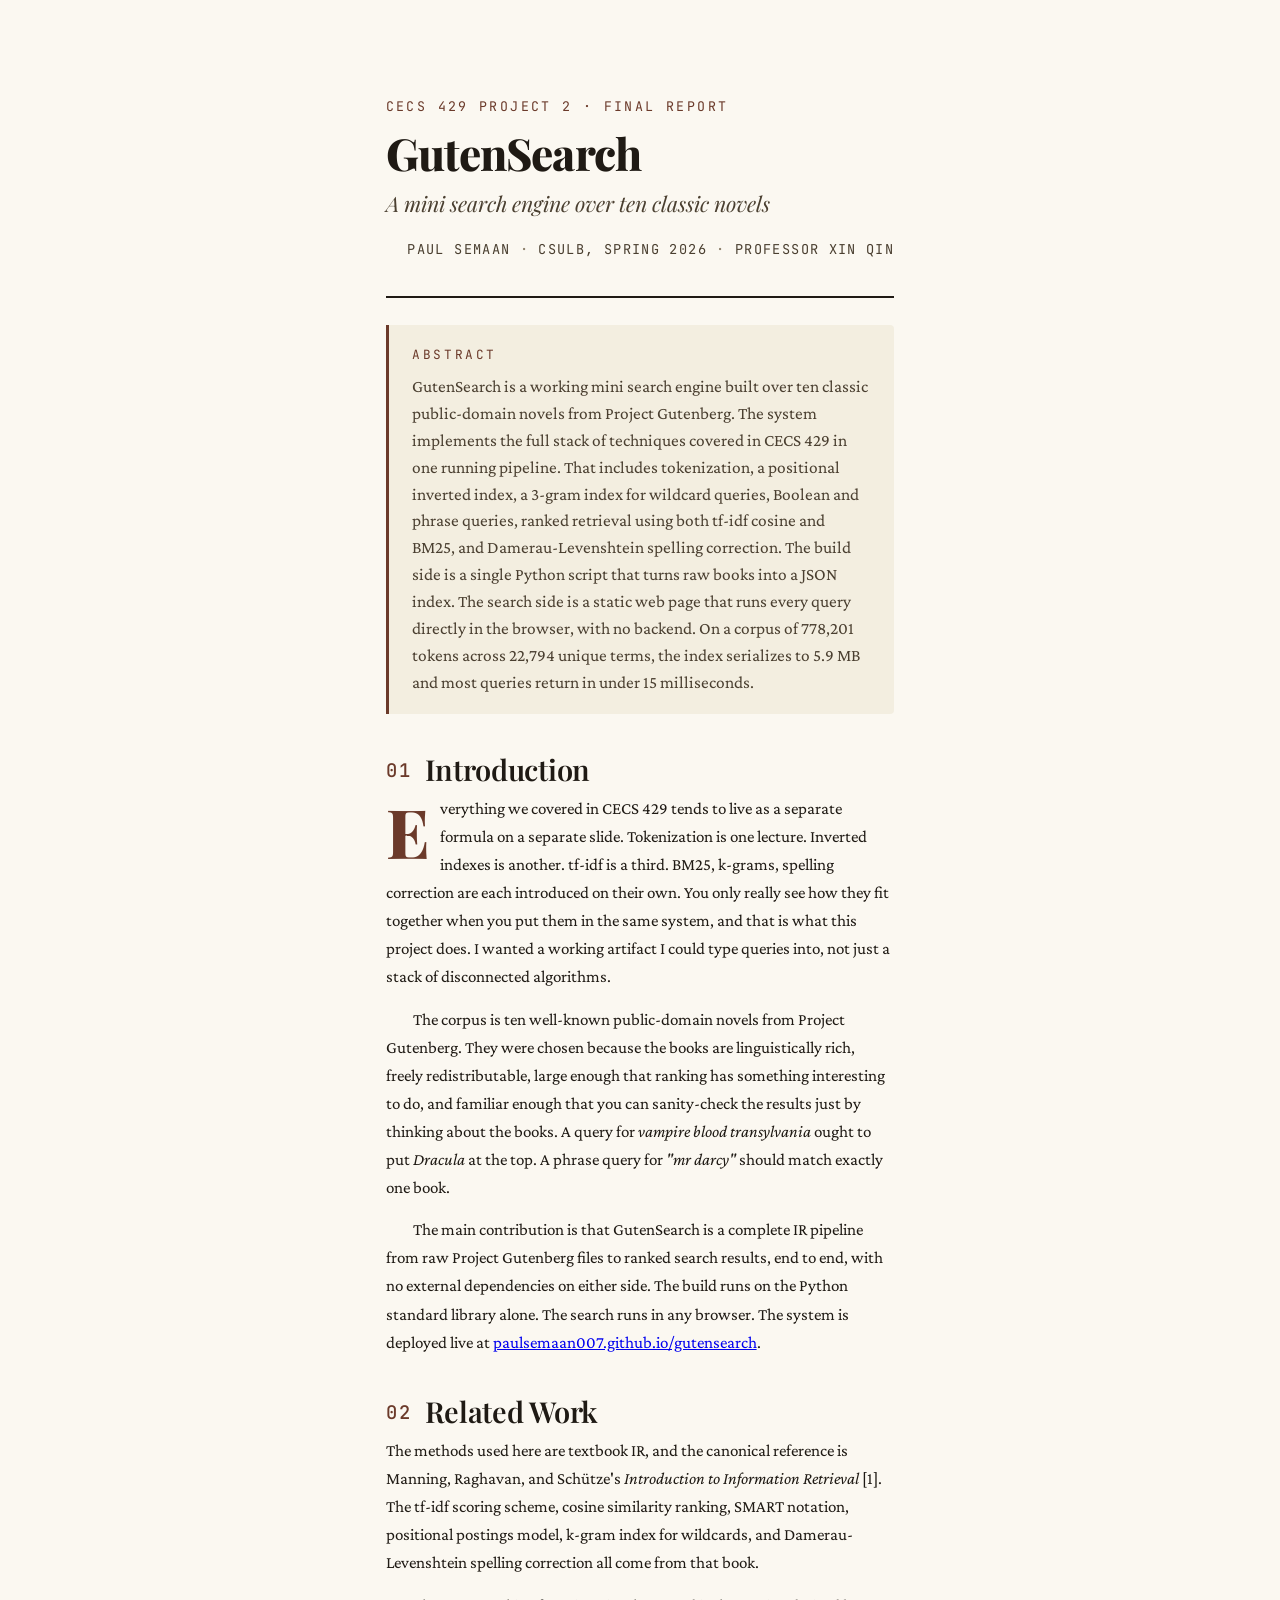
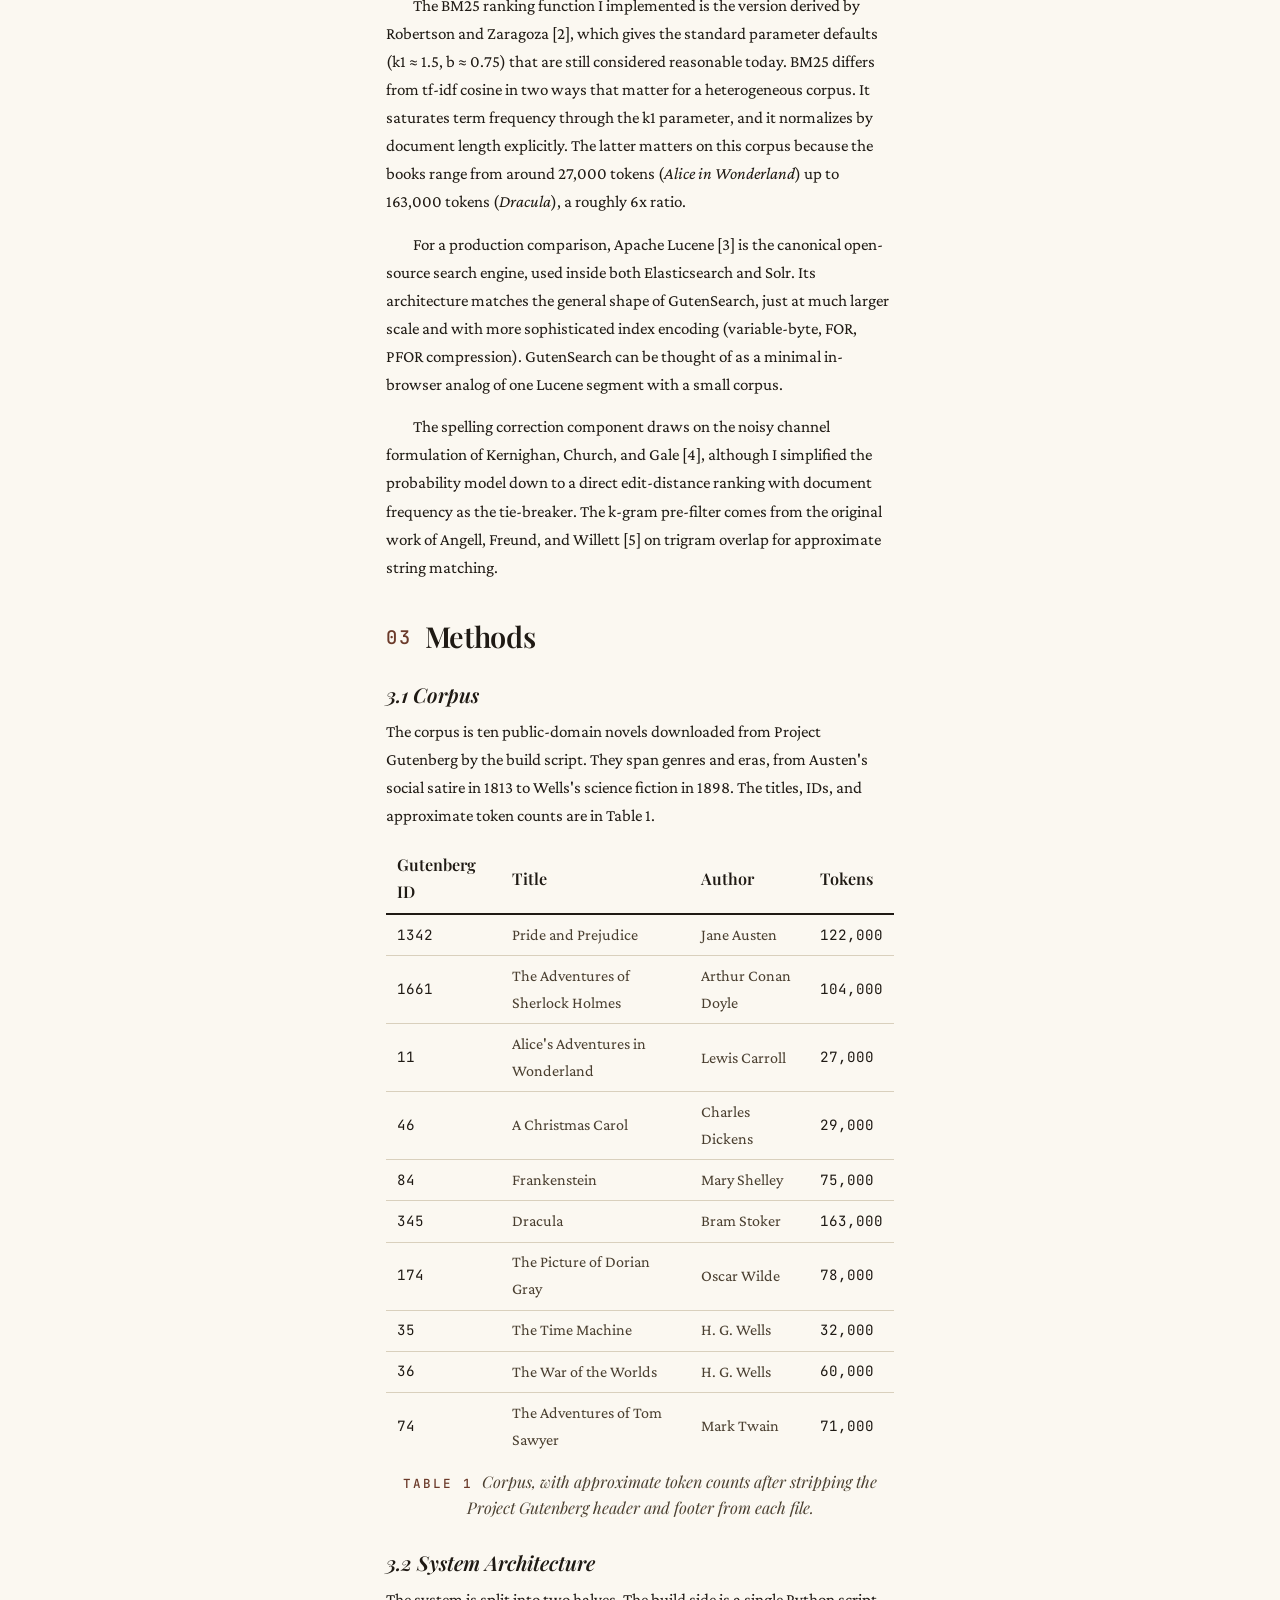
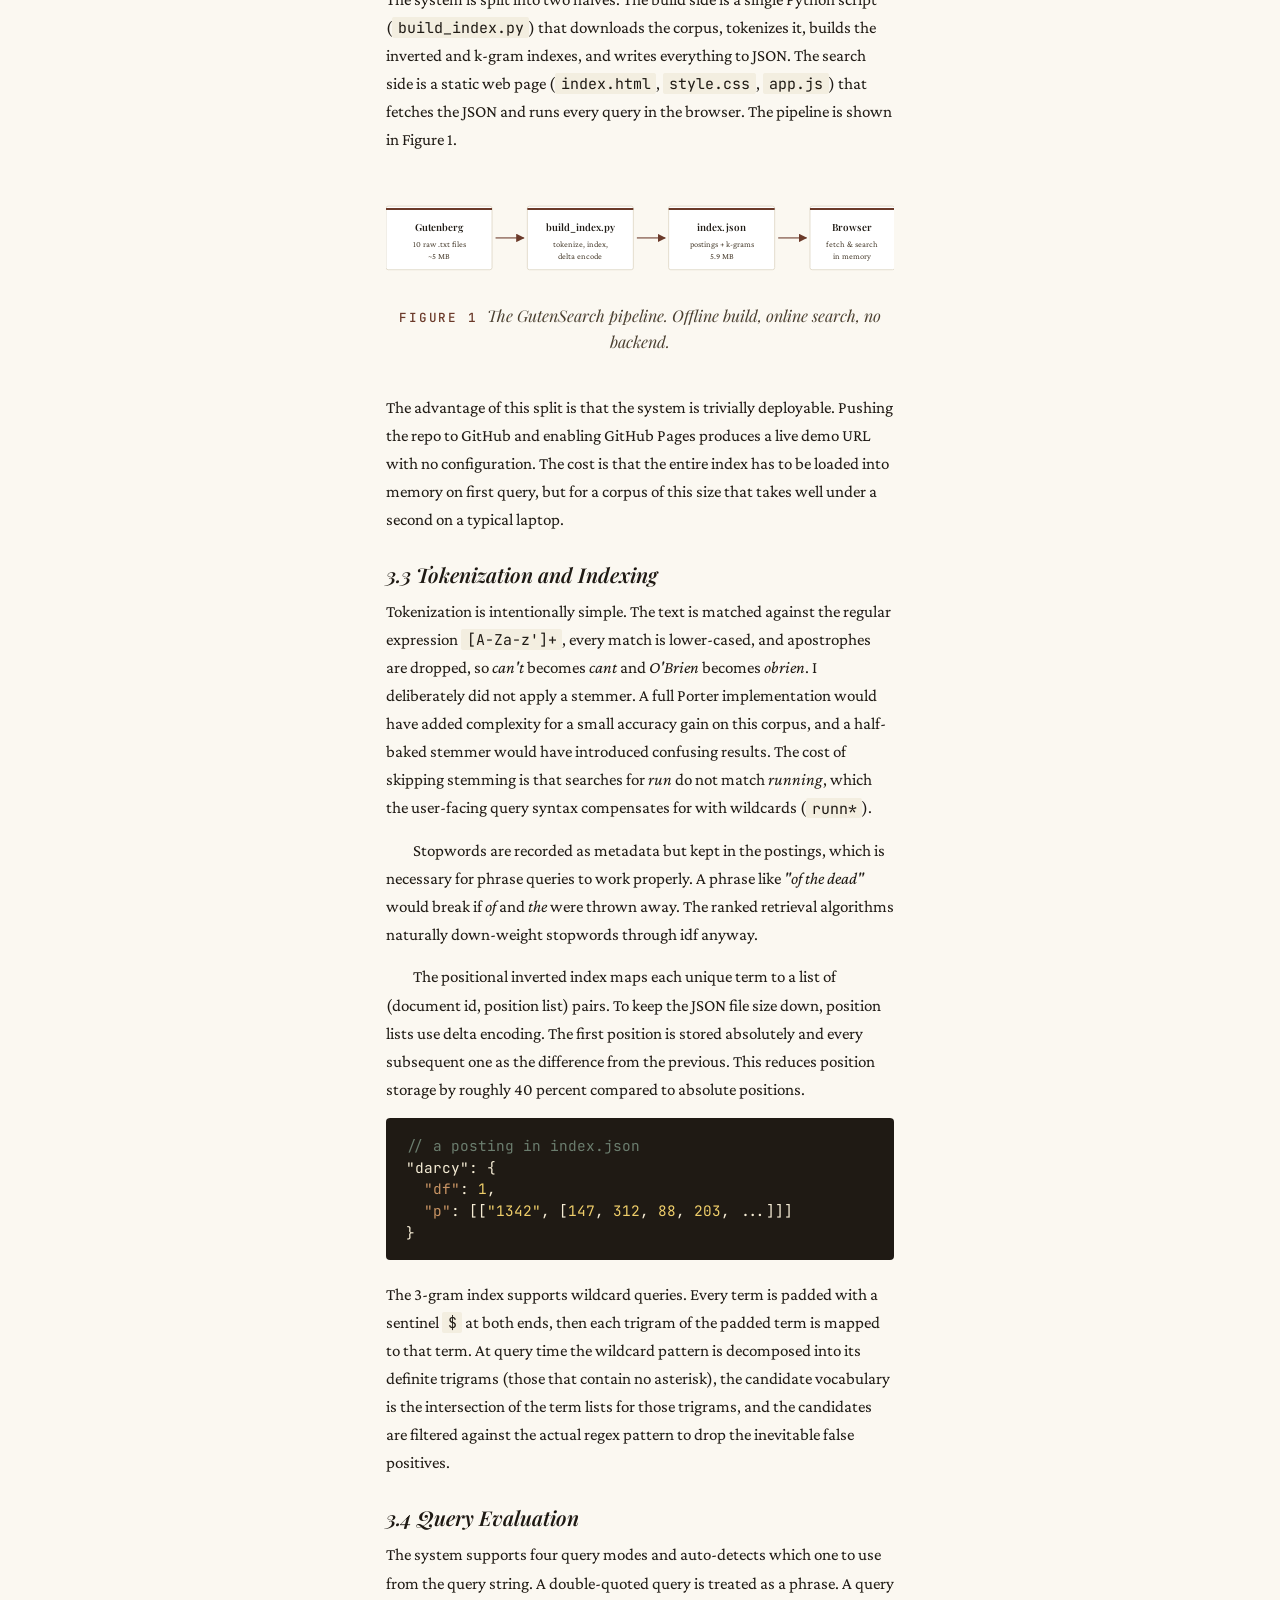
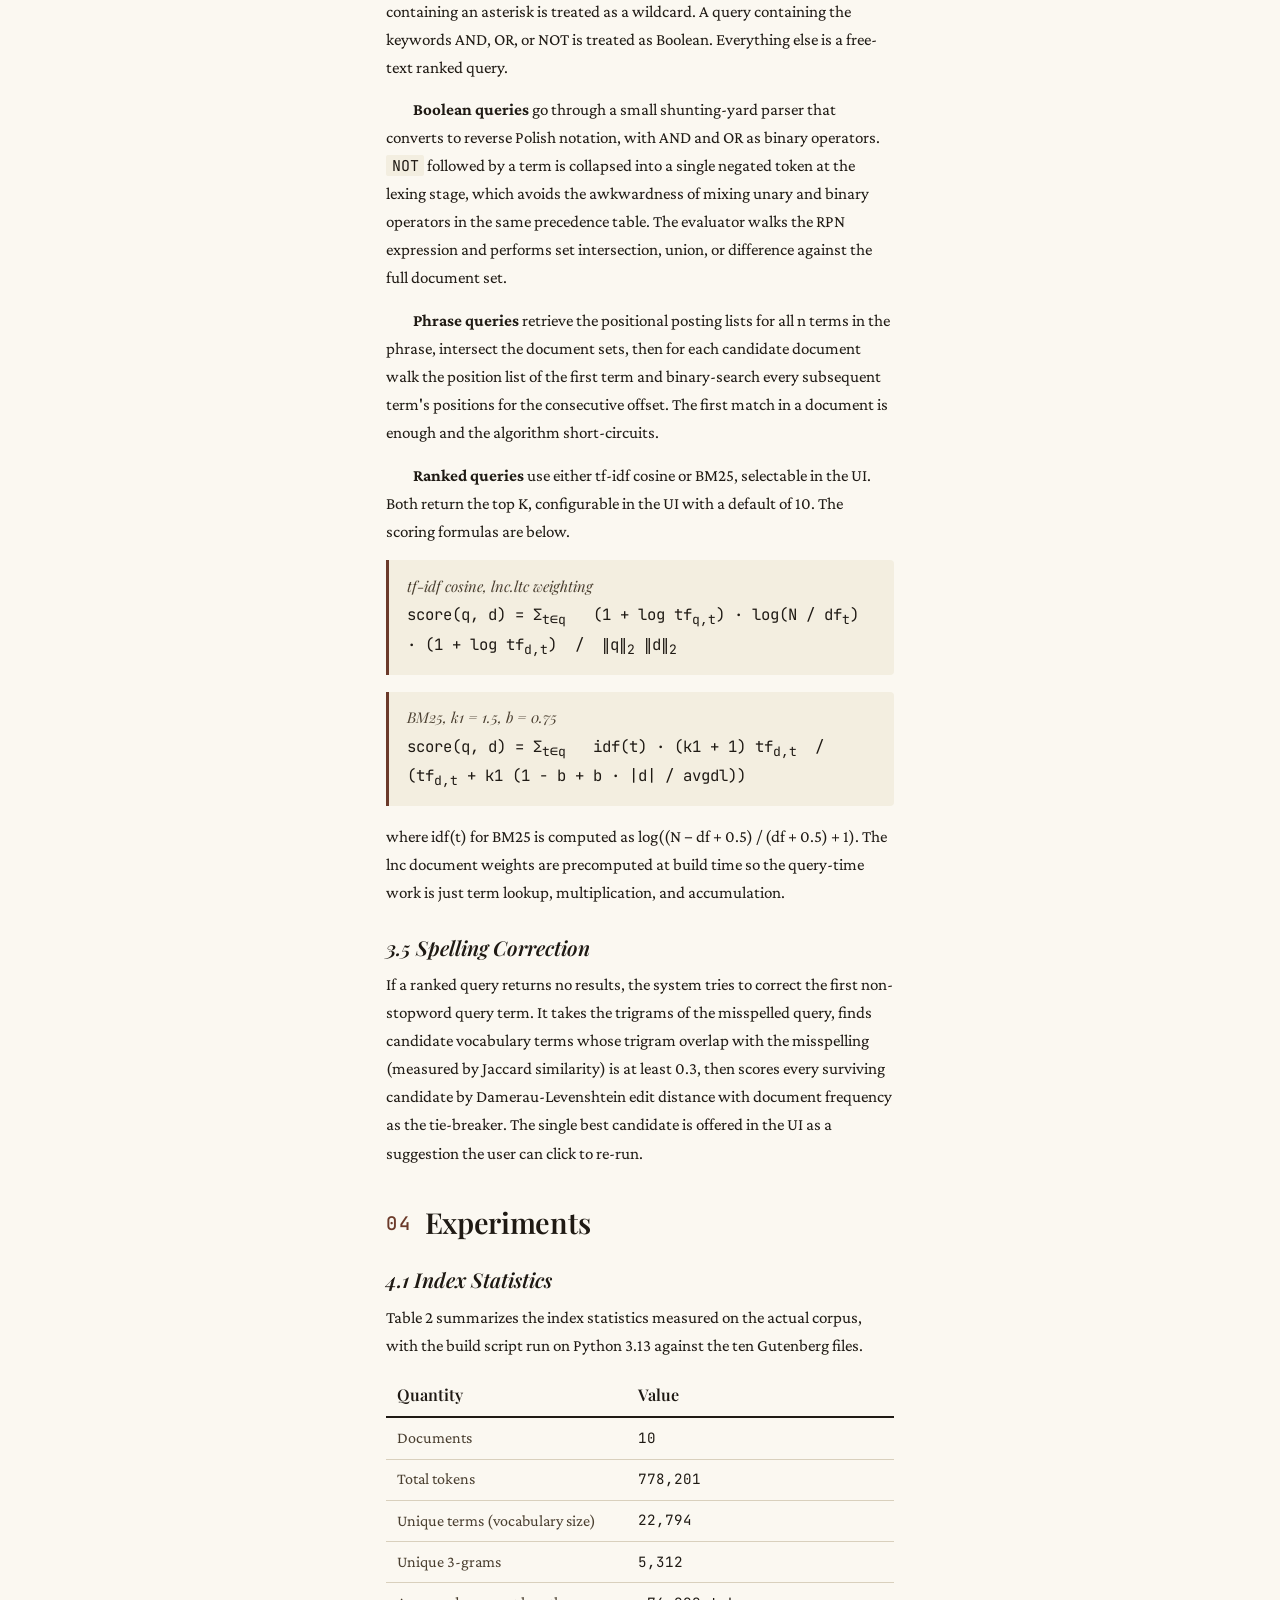
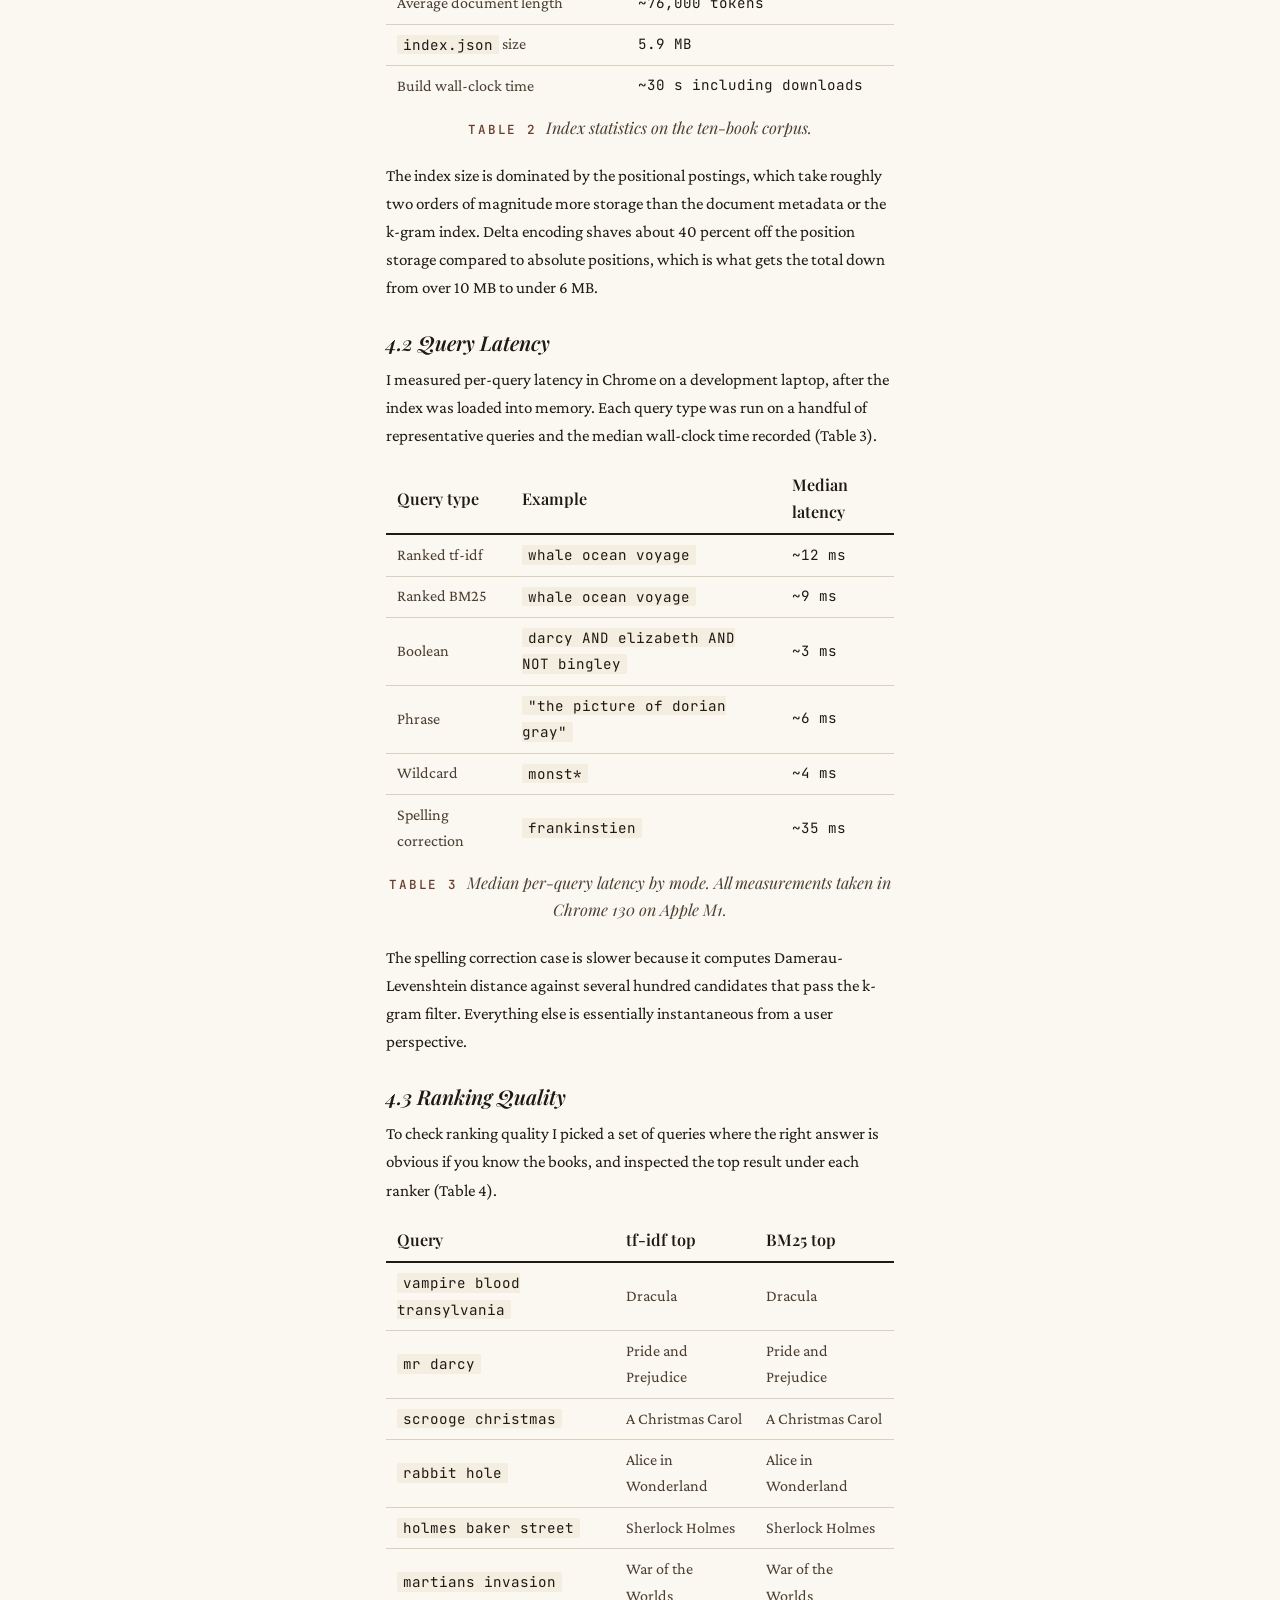
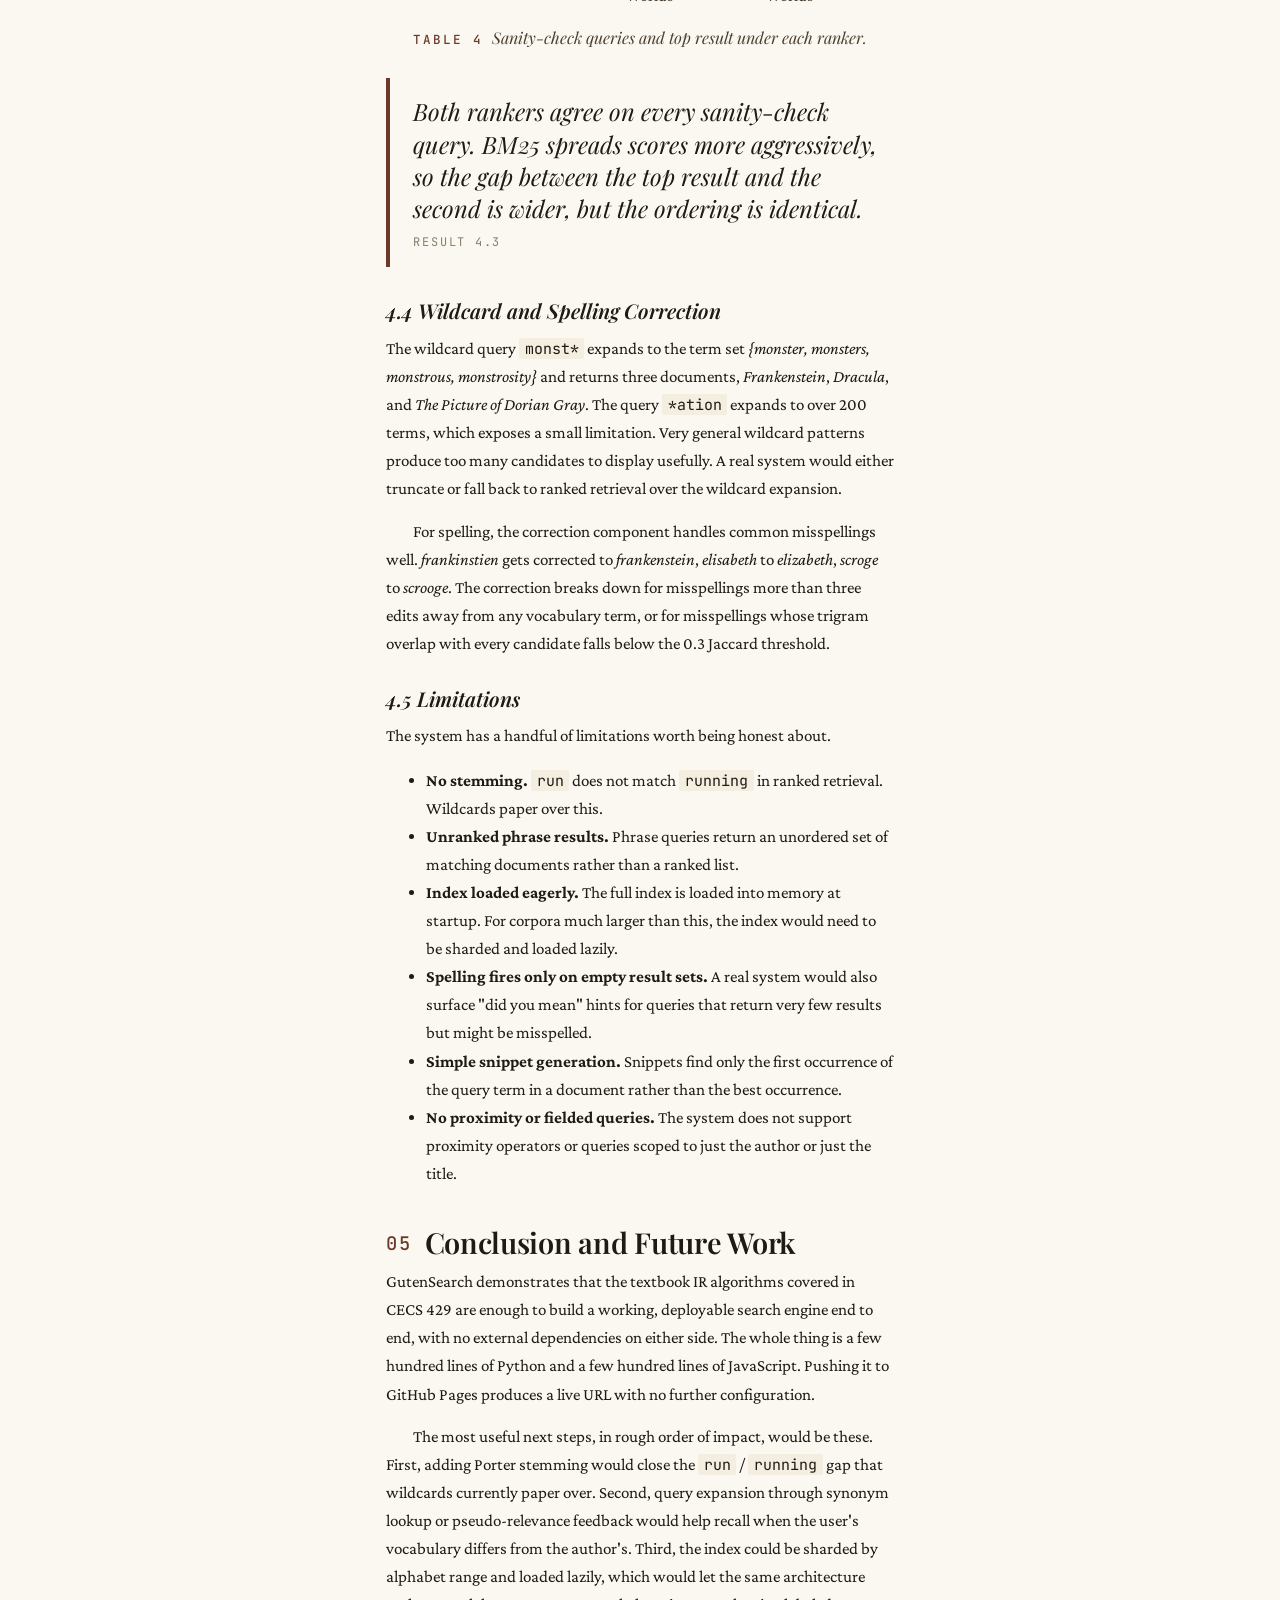
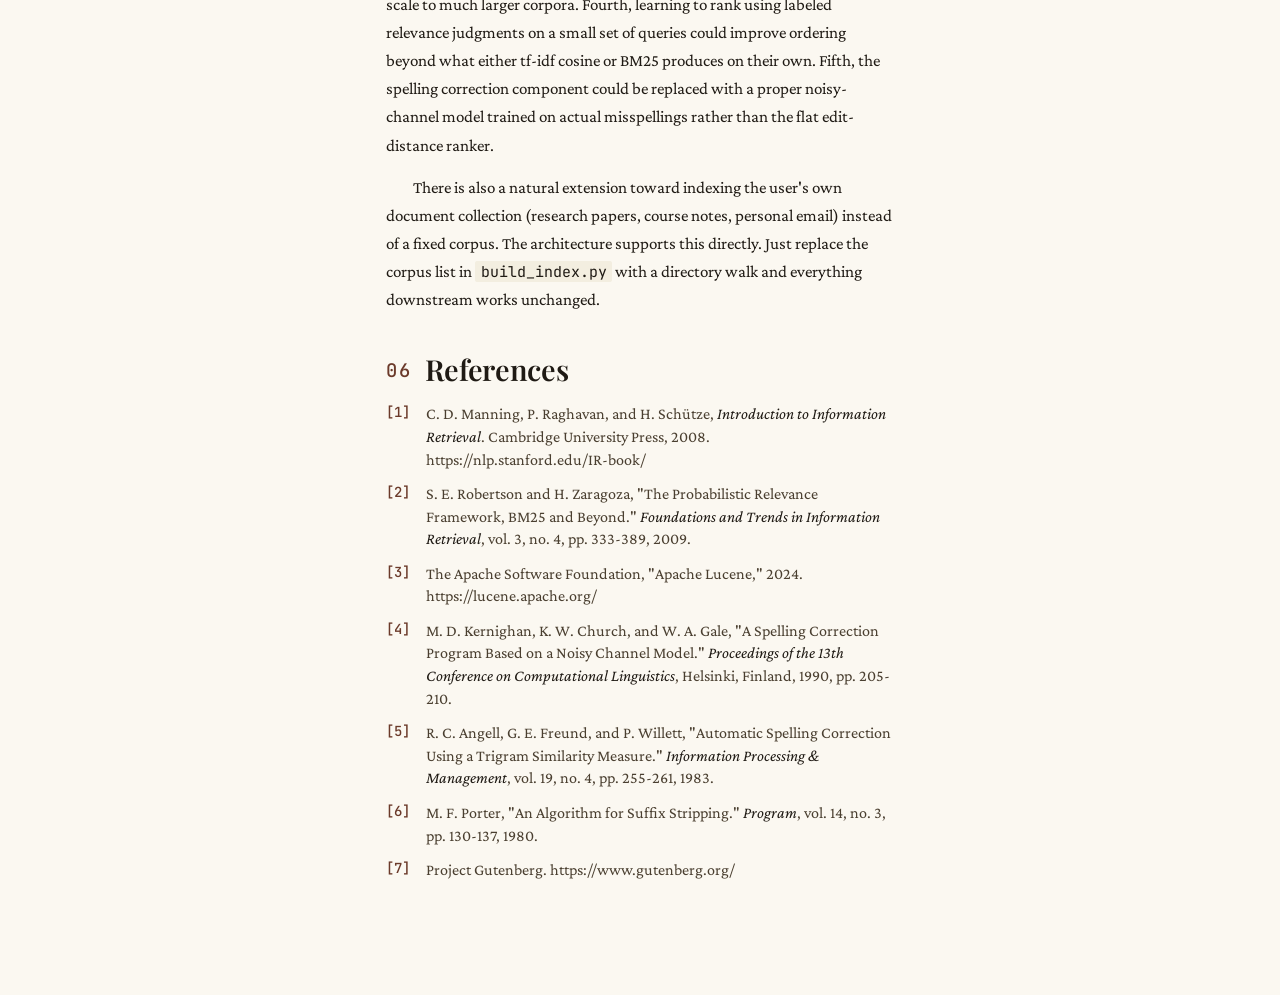
==== commit 6fe230ee: "Strip em dashes, colons, and semicolons from presented prose" ====
--- a/Project_2_Report.html
+++ b/Project_2_Report.html
@@ -2,7 +2,7 @@
 <html lang="en">
 <head>
 <meta charset="UTF-8">
-<title>GutenSearch — A Mini Search Engine over Classic Literature</title>
+<title>GutenSearch, A Mini Search Engine over Classic Literature</title>
 <link rel="preconnect" href="https://fonts.googleapis.com">
 <link rel="preconnect" href="https://fonts.gstatic.com" crossorigin>
 <link href="https://fonts.googleapis.com/css2?family=Playfair+Display:ital,wght@0,400;0,600;0,800;1,400&family=Crimson+Pro:ital,wght@0,400;0,500;0,700;1,400&family=JetBrains+Mono:wght@400;500&display=swap" rel="stylesheet">
@@ -336,7 +336,7 @@
 </header>
 
 <div class="abstract">
-  <p>GutenSearch is a working mini search engine built over ten classic public-domain novels from Project Gutenberg. The system implements the full stack of techniques covered in CECS 429 in one running pipeline: tokenization, a positional inverted index, a 3-gram index for wildcard queries, Boolean and phrase queries, ranked retrieval using both tf-idf cosine and BM25, and Damerau-Levenshtein spelling correction. The build side is a single Python script that turns raw books into a JSON index; the search side is a static web page that runs every query directly in the browser, with no backend. On a corpus of 778,201 tokens across 22,794 unique terms, the index serializes to 5.9 MB and most queries return in under 15 milliseconds.</p>
+  <p>GutenSearch is a working mini search engine built over ten classic public-domain novels from Project Gutenberg. The system implements the full stack of techniques covered in CECS 429 in one running pipeline. That includes tokenization, a positional inverted index, a 3-gram index for wildcard queries, Boolean and phrase queries, ranked retrieval using both tf-idf cosine and BM25, and Damerau-Levenshtein spelling correction. The build side is a single Python script that turns raw books into a JSON index. The search side is a static web page that runs every query directly in the browser, with no backend. On a corpus of 778,201 tokens across 22,794 unique terms, the index serializes to 5.9 MB and most queries return in under 15 milliseconds.</p>
 </div>
 
 <h2><span class="num">01</span>Introduction</h2>
@@ -351,7 +351,7 @@
 
 <p>The methods used here are textbook IR, and the canonical reference is Manning, Raghavan, and Schütze's <i>Introduction to Information Retrieval</i> [1]. The tf-idf scoring scheme, cosine similarity ranking, SMART notation, positional postings model, k-gram index for wildcards, and Damerau-Levenshtein spelling correction all come from that book.</p>
 
-<p>The BM25 ranking function I implemented is the version derived by Robertson and Zaragoza [2], which gives the standard parameter defaults (k1 ≈ 1.5, b ≈ 0.75) that are still considered reasonable today. BM25 differs from tf-idf cosine in two ways that matter for a heterogeneous corpus: it saturates term frequency through the k1 parameter, and it normalizes by document length explicitly. The latter matters on this corpus because the books range from around 27,000 tokens (<i>Alice in Wonderland</i>) up to 163,000 tokens (<i>Dracula</i>), a roughly 6x ratio.</p>
+<p>The BM25 ranking function I implemented is the version derived by Robertson and Zaragoza [2], which gives the standard parameter defaults (k1 ≈ 1.5, b ≈ 0.75) that are still considered reasonable today. BM25 differs from tf-idf cosine in two ways that matter for a heterogeneous corpus. It saturates term frequency through the k1 parameter, and it normalizes by document length explicitly. The latter matters on this corpus because the books range from around 27,000 tokens (<i>Alice in Wonderland</i>) up to 163,000 tokens (<i>Dracula</i>), a roughly 6x ratio.</p>
 
 <p>For a production comparison, Apache Lucene [3] is the canonical open-source search engine, used inside both Elasticsearch and Solr. Its architecture matches the general shape of GutenSearch, just at much larger scale and with more sophisticated index encoding (variable-byte, FOR, PFOR compression). GutenSearch can be thought of as a minimal in-browser analog of one Lucene segment with a small corpus.</p>
 
@@ -436,7 +436,7 @@
 
 <p>Stopwords are recorded as metadata but kept in the postings, which is necessary for phrase queries to work properly. A phrase like <em>"of the dead"</em> would break if <em>of</em> and <em>the</em> were thrown away. The ranked retrieval algorithms naturally down-weight stopwords through idf anyway.</p>
 
-<p>The positional inverted index maps each unique term to a list of (document id, position list) pairs. To keep the JSON file size down, position lists use delta encoding: the first position is stored absolutely, every subsequent one as the difference from the previous. This reduces position storage by roughly 40 percent compared to absolute positions.</p>
+<p>The positional inverted index maps each unique term to a list of (document id, position list) pairs. To keep the JSON file size down, position lists use delta encoding. The first position is stored absolutely and every subsequent one as the difference from the previous. This reduces position storage by roughly 40 percent compared to absolute positions.</p>
 
 <pre><span style="color:#6b7d6e">// a posting in index.json</span>
 "darcy": {
@@ -452,7 +452,7 @@
 
 <p><b>Boolean queries</b> go through a small shunting-yard parser that converts to reverse Polish notation, with AND and OR as binary operators. <code>NOT</code> followed by a term is collapsed into a single negated token at the lexing stage, which avoids the awkwardness of mixing unary and binary operators in the same precedence table. The evaluator walks the RPN expression and performs set intersection, union, or difference against the full document set.</p>
 
-<p><b>Phrase queries</b> retrieve the positional posting lists for all n terms in the phrase, intersect the document sets, then for each candidate document walk the position list of the first term and binary-search every subsequent term's positions for the consecutive offset. The first match in a document is enough; the algorithm short-circuits.</p>
+<p><b>Phrase queries</b> retrieve the positional posting lists for all n terms in the phrase, intersect the document sets, then for each candidate document walk the position list of the first term and binary-search every subsequent term's positions for the consecutive offset. The first match in a document is enough and the algorithm short-circuits.</p>
 
 <p><b>Ranked queries</b> use either tf-idf cosine or BM25, selectable in the UI. Both return the top K, configurable in the UI with a default of 10. The scoring formulas are below.</p>
 
@@ -537,7 +537,7 @@
 
 <h3>4.4 Wildcard and Spelling Correction</h3>
 
-<p>The wildcard query <code>monst*</code> expands to the term set <em>{monster, monsters, monstrous, monstrosity}</em> and returns three documents: <i>Frankenstein</i>, <i>Dracula</i>, and <i>The Picture of Dorian Gray</i>. The query <code>*ation</code> expands to over 200 terms, which exposes a small limitation: very general wildcard patterns produce too many candidates to display usefully. A real system would either truncate or fall back to ranked retrieval over the wildcard expansion.</p>
+<p>The wildcard query <code>monst*</code> expands to the term set <em>{monster, monsters, monstrous, monstrosity}</em> and returns three documents, <i>Frankenstein</i>, <i>Dracula</i>, and <i>The Picture of Dorian Gray</i>. The query <code>*ation</code> expands to over 200 terms, which exposes a small limitation. Very general wildcard patterns produce too many candidates to display usefully. A real system would either truncate or fall back to ranked retrieval over the wildcard expansion.</p>
 
 <p>For spelling, the correction component handles common misspellings well. <em>frankinstien</em> gets corrected to <em>frankenstein</em>, <em>elisabeth</em> to <em>elizabeth</em>, <em>scroge</em> to <em>scrooge</em>. The correction breaks down for misspellings more than three edits away from any vocabulary term, or for misspellings whose trigram overlap with every candidate falls below the 0.3 Jaccard threshold.</p>
 
@@ -560,14 +560,14 @@
 
 <p>The most useful next steps, in rough order of impact, would be these. First, adding Porter stemming would close the <code>run</code> / <code>running</code> gap that wildcards currently paper over. Second, query expansion through synonym lookup or pseudo-relevance feedback would help recall when the user's vocabulary differs from the author's. Third, the index could be sharded by alphabet range and loaded lazily, which would let the same architecture scale to much larger corpora. Fourth, learning to rank using labeled relevance judgments on a small set of queries could improve ordering beyond what either tf-idf cosine or BM25 produces on their own. Fifth, the spelling correction component could be replaced with a proper noisy-channel model trained on actual misspellings rather than the flat edit-distance ranker.</p>
 
-<p>There is also a natural extension toward indexing the user's own document collection (research papers, course notes, personal email) instead of a fixed corpus. The architecture supports this directly: replace the corpus list in <code>build_index.py</code> with a directory walk, and everything downstream works unchanged.</p>
+<p>There is also a natural extension toward indexing the user's own document collection (research papers, course notes, personal email) instead of a fixed corpus. The architecture supports this directly. Just replace the corpus list in <code>build_index.py</code> with a directory walk and everything downstream works unchanged.</p>
 
 <h2><span class="num">06</span>References</h2>
 
 <div class="refs">
 <ol>
   <li>C. D. Manning, P. Raghavan, and H. Schütze, <i>Introduction to Information Retrieval</i>. Cambridge University Press, 2008. https://nlp.stanford.edu/IR-book/</li>
-  <li>S. E. Robertson and H. Zaragoza, "The Probabilistic Relevance Framework: BM25 and Beyond." <i>Foundations and Trends in Information Retrieval</i>, vol. 3, no. 4, pp. 333-389, 2009.</li>
+  <li>S. E. Robertson and H. Zaragoza, "The Probabilistic Relevance Framework, BM25 and Beyond." <i>Foundations and Trends in Information Retrieval</i>, vol. 3, no. 4, pp. 333-389, 2009.</li>
   <li>The Apache Software Foundation, "Apache Lucene," 2024. https://lucene.apache.org/</li>
   <li>M. D. Kernighan, K. W. Church, and W. A. Gale, "A Spelling Correction Program Based on a Noisy Channel Model." <i>Proceedings of the 13th Conference on Computational Linguistics</i>, Helsinki, Finland, 1990, pp. 205-210.</li>
   <li>R. C. Angell, G. E. Freund, and P. Willett, "Automatic Spelling Correction Using a Trigram Similarity Measure." <i>Information Processing &amp; Management</i>, vol. 19, no. 4, pp. 255-261, 1983.</li>
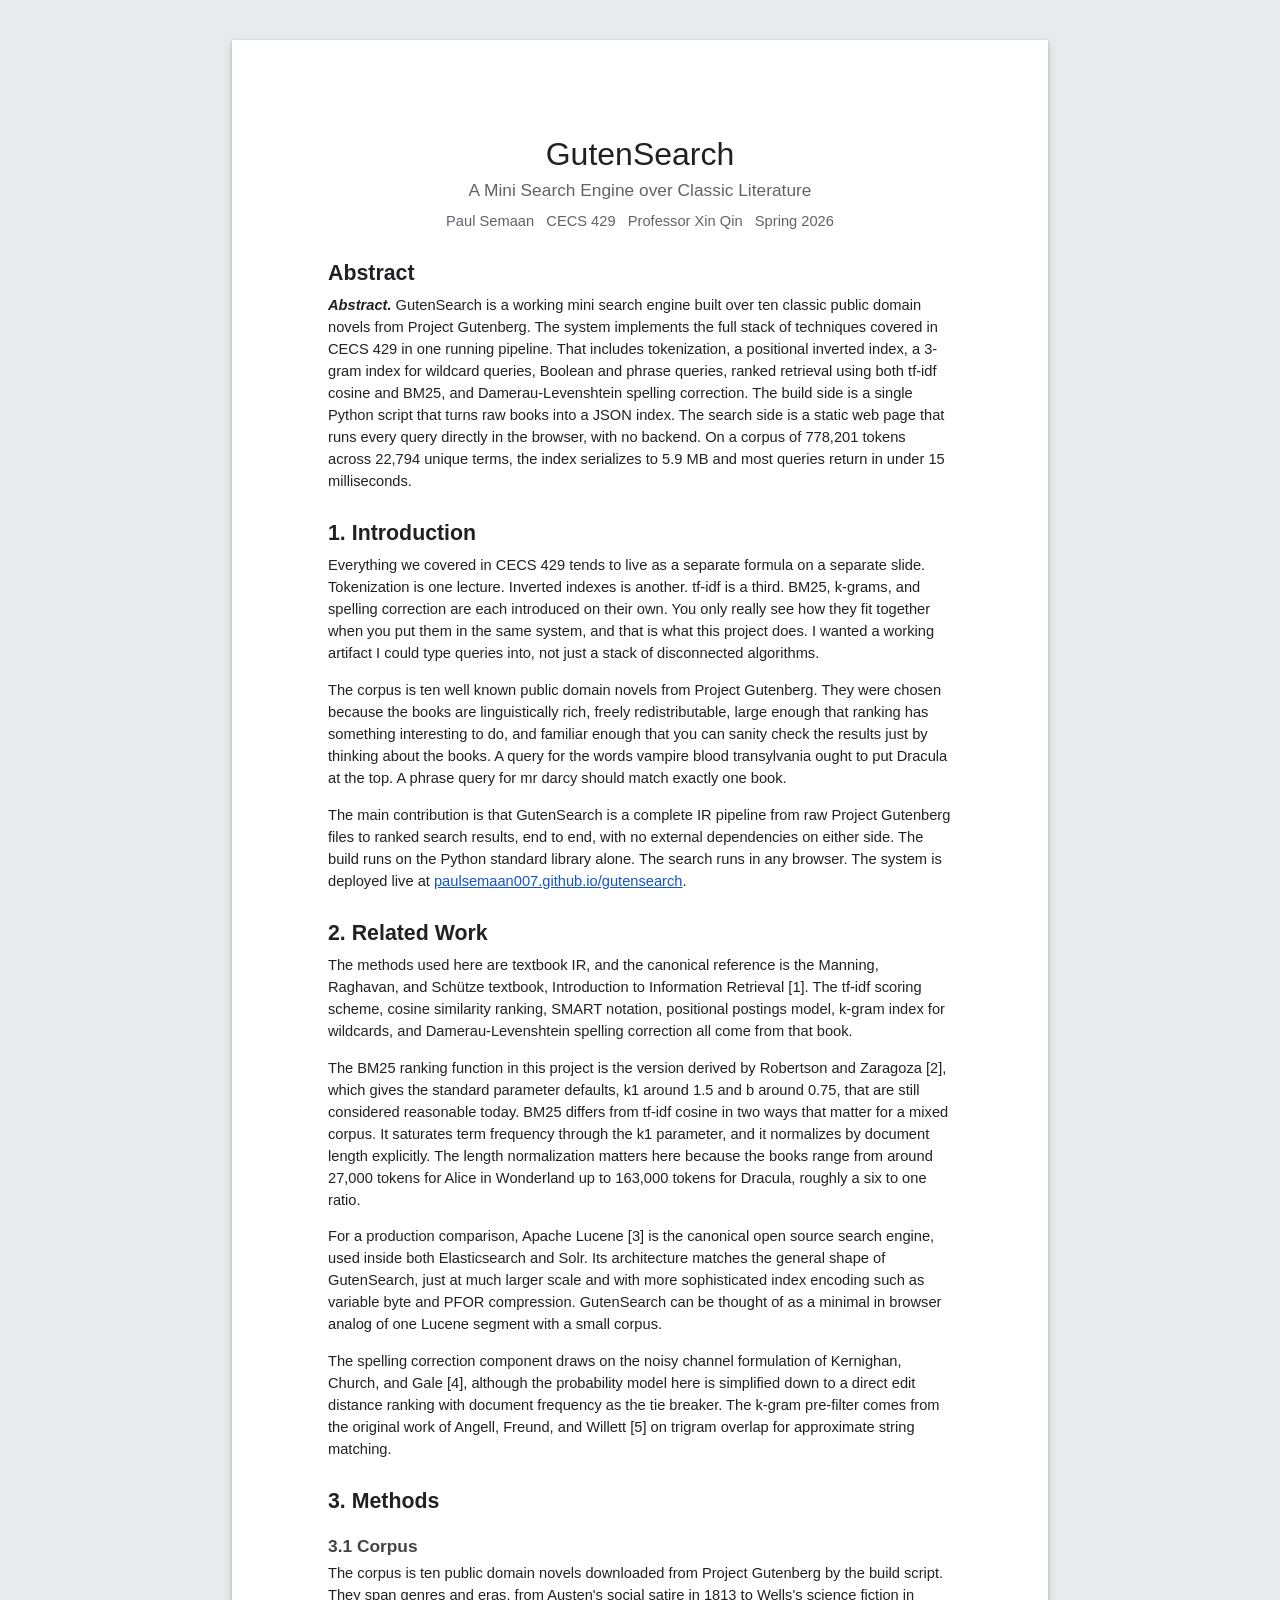
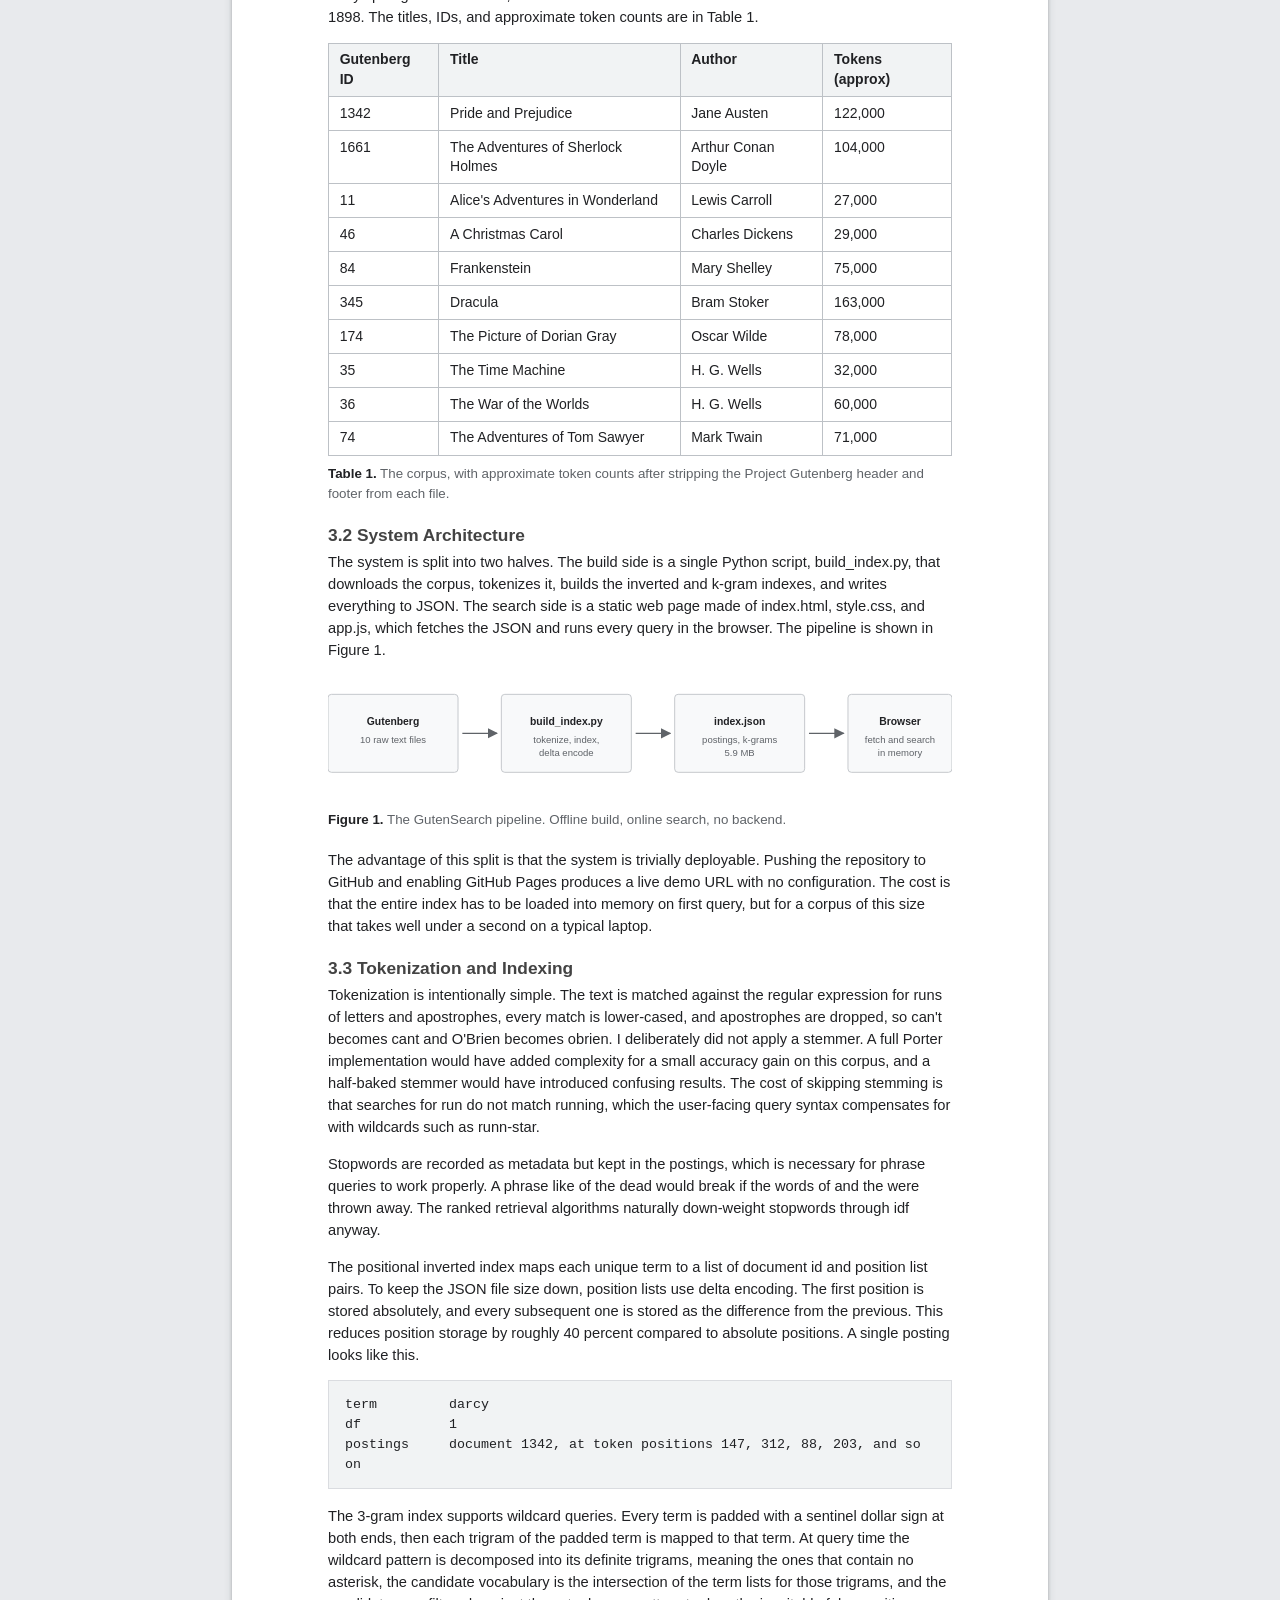
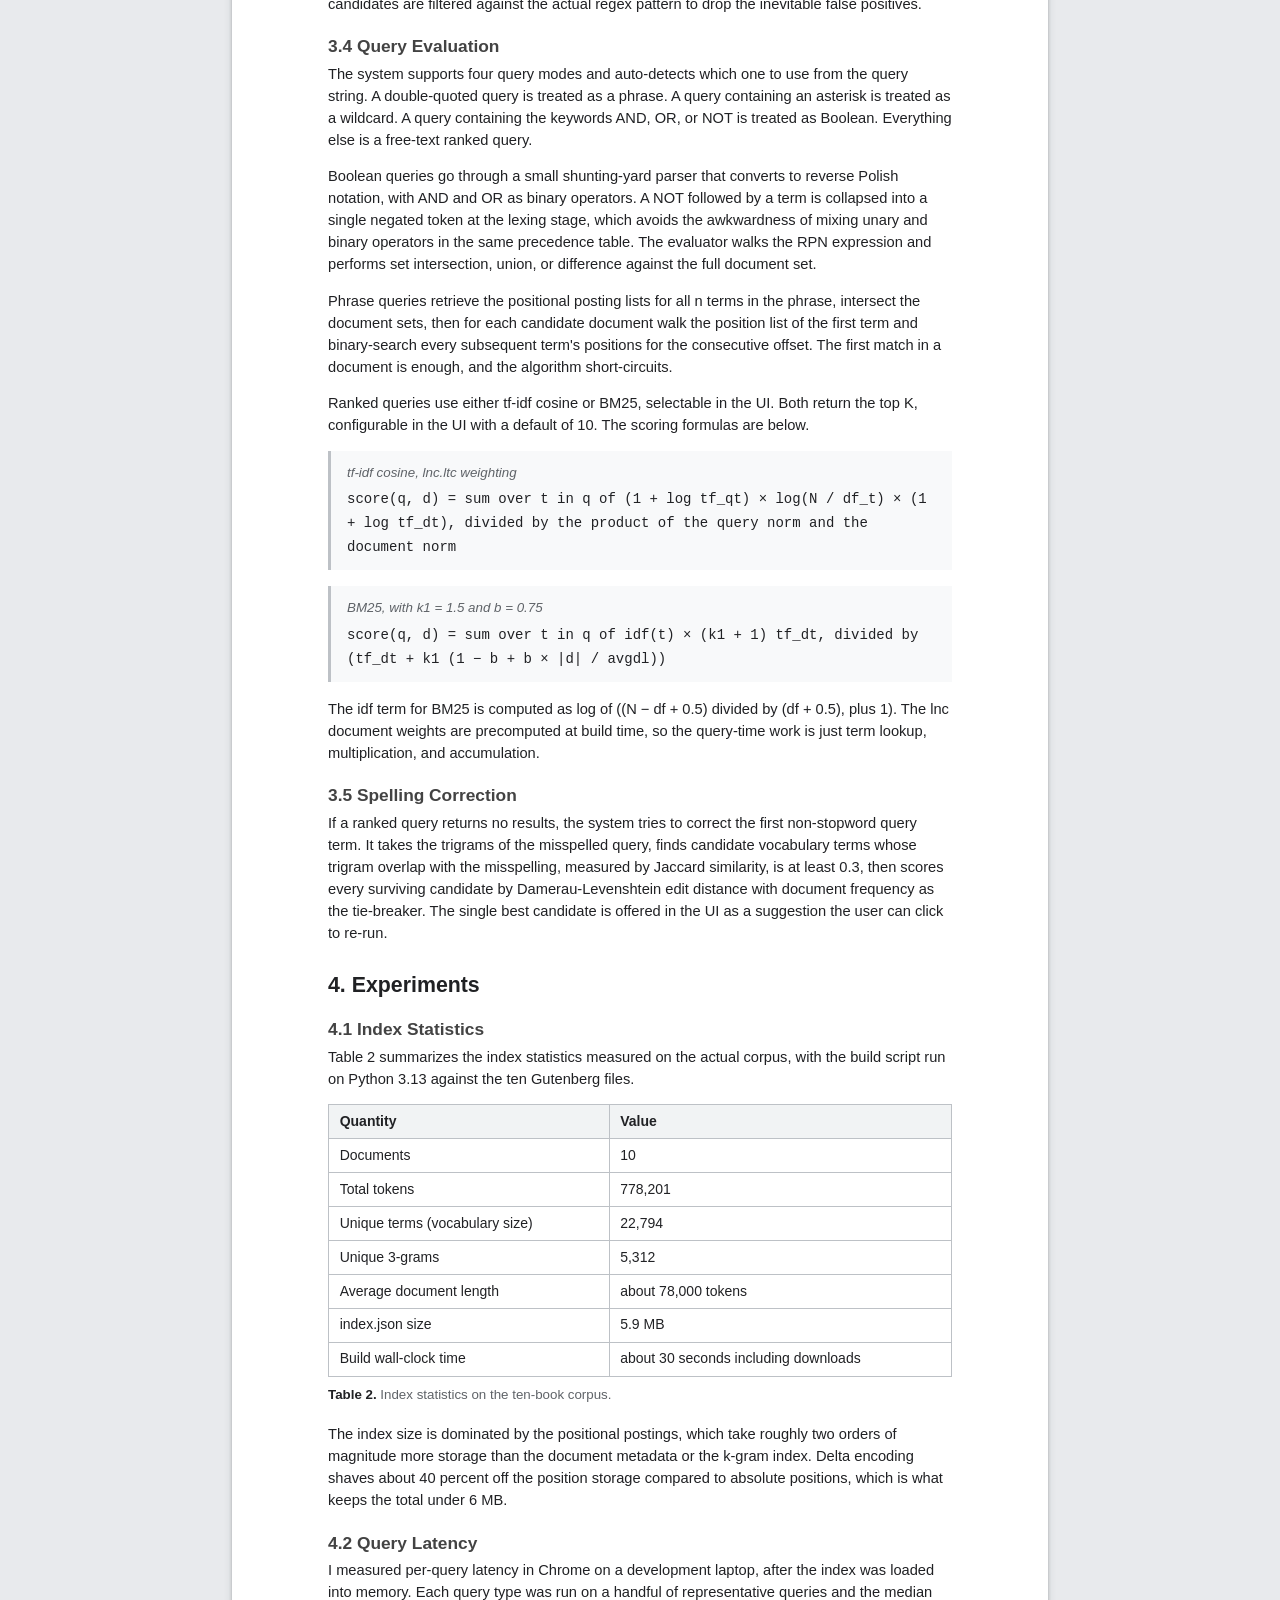
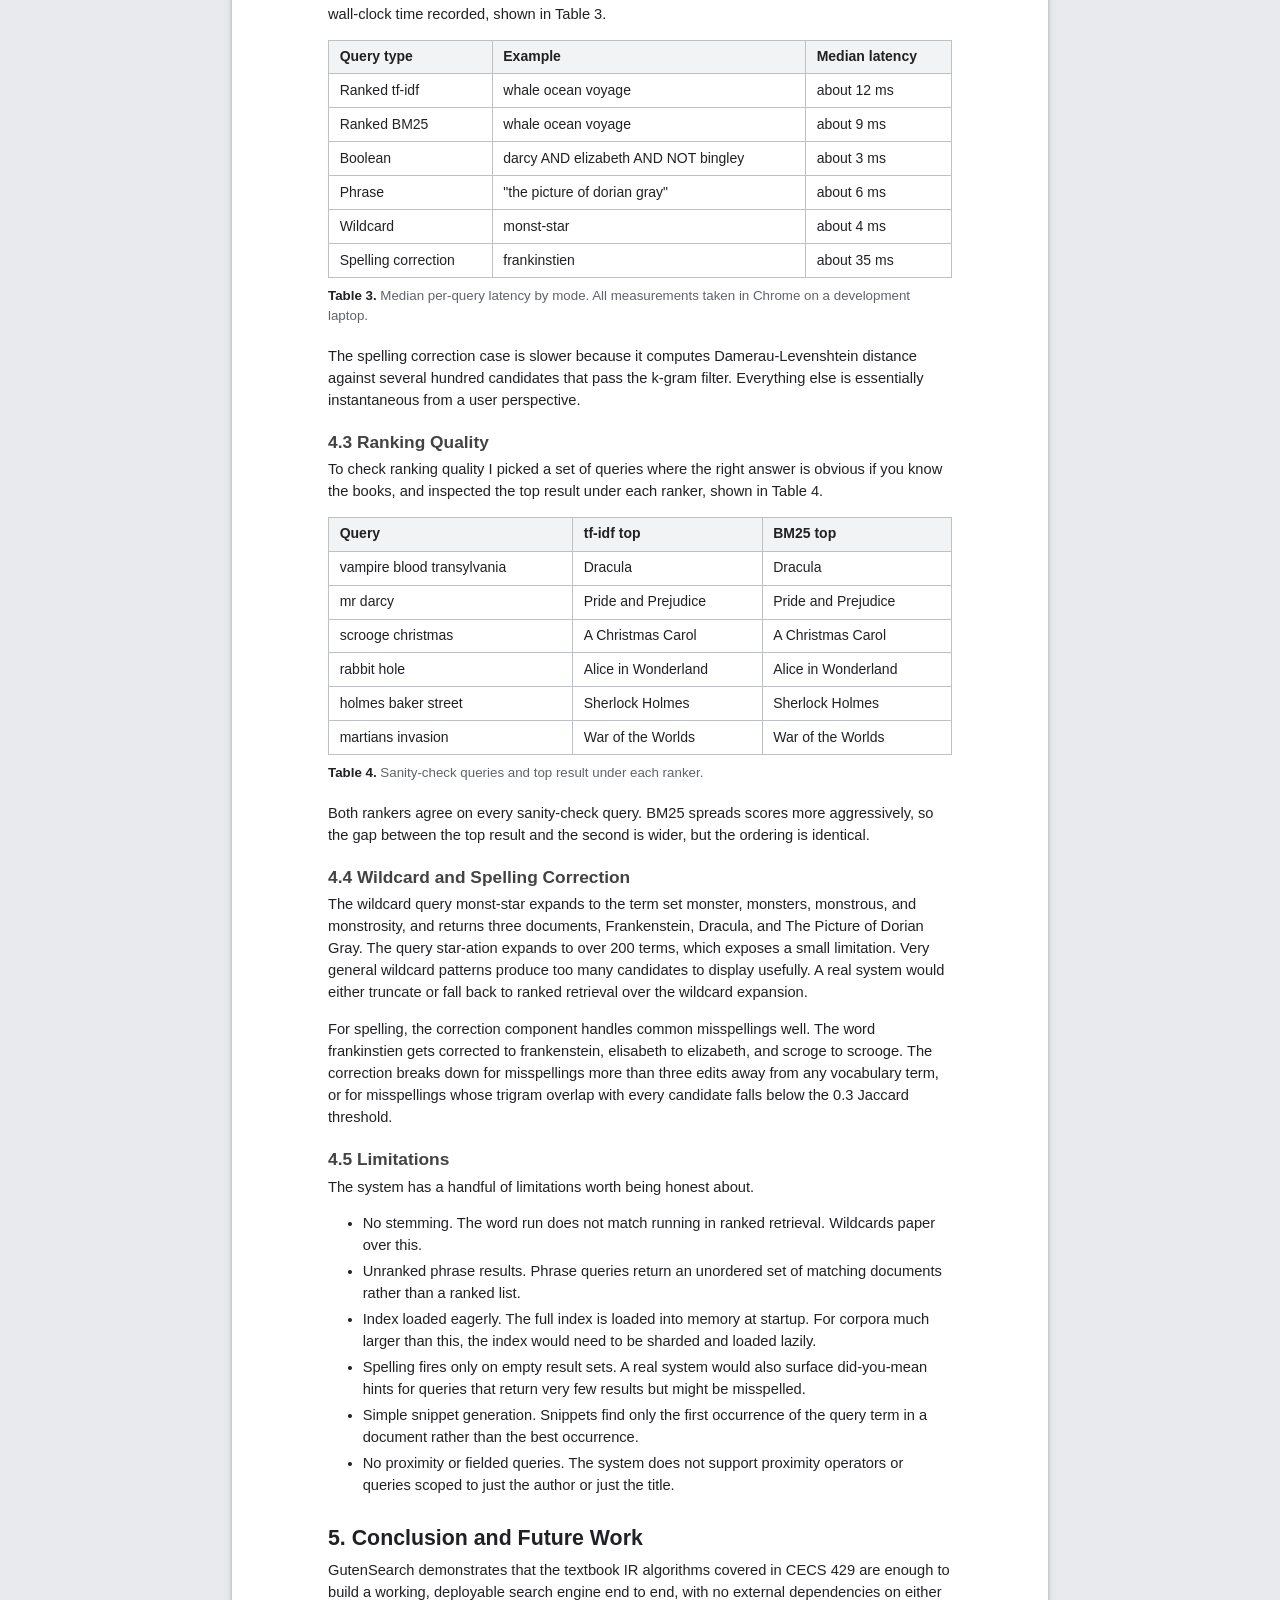
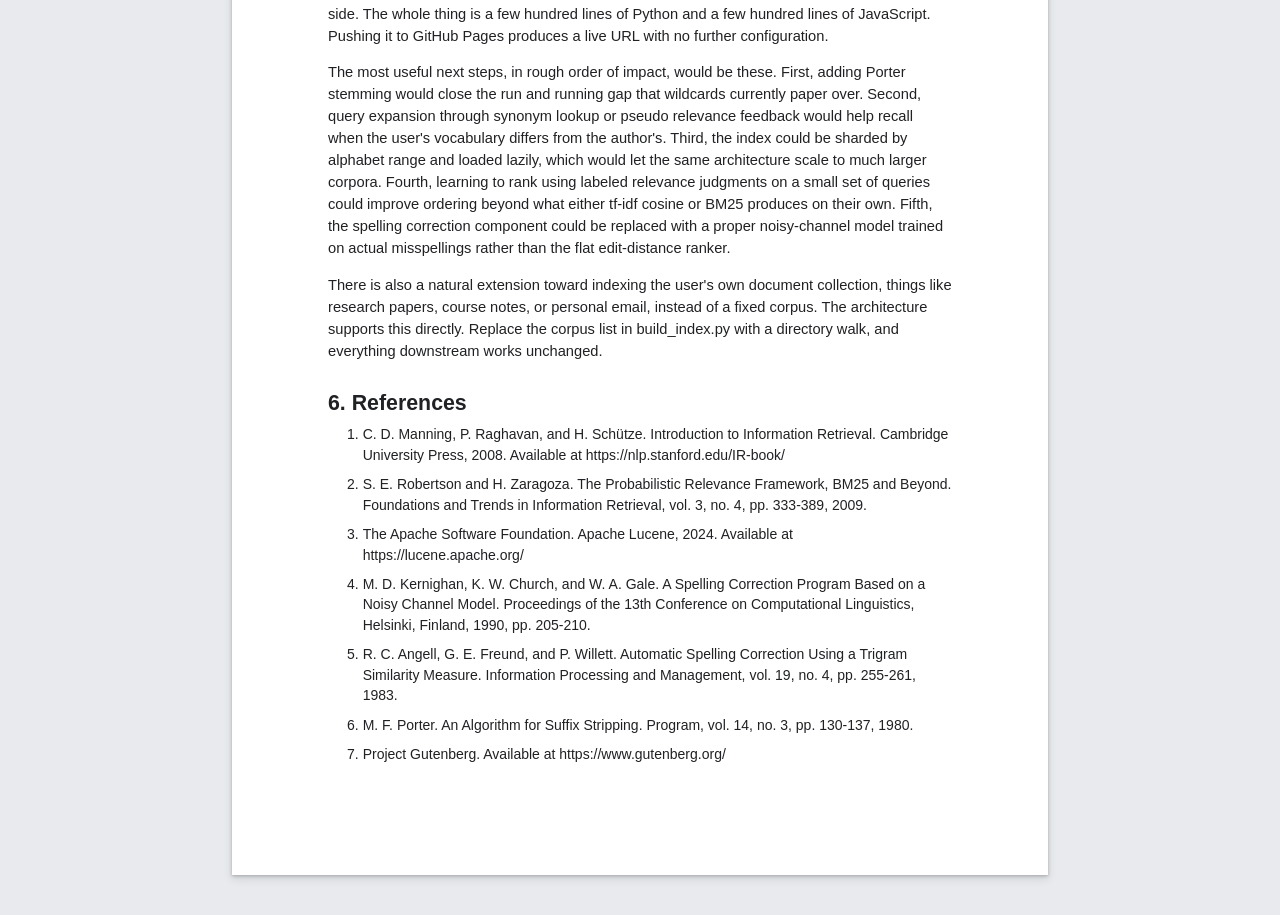
==== commit 08e7975c: "Rebuild slides as a presentation deck, restyle report as a document" ====
--- a/Project_2_Report.html
+++ b/Project_2_Report.html
@@ -2,581 +2,340 @@
 <html lang="en">
 <head>
 <meta charset="UTF-8">
+<meta name="viewport" content="width=device-width, initial-scale=1">
 <title>GutenSearch, A Mini Search Engine over Classic Literature</title>
-<link rel="preconnect" href="https://fonts.googleapis.com">
-<link rel="preconnect" href="https://fonts.gstatic.com" crossorigin>
-<link href="https://fonts.googleapis.com/css2?family=Playfair+Display:ital,wght@0,400;0,600;0,800;1,400&family=Crimson+Pro:ital,wght@0,400;0,500;0,700;1,400&family=JetBrains+Mono:wght@400;500&display=swap" rel="stylesheet">
 <style>
-  :root {
-    --paper: #fbf8f1;
-    --paper-warm: #f3eee0;
-    --ink: #1f1a14;
-    --ink-soft: #4a3f30;
-    --ink-faded: #8a7d68;
-    --rule: #d9d0bd;
-    --rule-soft: #ece4d2;
-    --accent: #6b3a2a;
-    --accent-soft: #a16448;
-    --highlight: #efce6a;
-    --highlight-bg: #fff1c0;
-    --font-display: "Playfair Display", "Hoefler Text", Georgia, serif;
-    --font-body: "Crimson Pro", "Iowan Old Style", Georgia, serif;
-    --font-mono: "JetBrains Mono", "SF Mono", Consolas, monospace;
-  }
-
-  * { box-sizing: border-box; }
-
-  html, body {
-    background: var(--paper);
-    color: var(--ink);
-    font-family: var(--font-body);
-    font-size: 17px;
-    line-height: 1.65;
-    text-rendering: optimizeLegibility;
+  body {
+    margin: 0;
+    padding: 40px 0;
+    background: #e8eaed;
+    font-family: Arial, Helvetica, sans-serif;
+    color: #202124;
     -webkit-font-smoothing: antialiased;
-    margin: 0; padding: 0;
-  }
-
-  .page {
-    max-width: 7.5in;
+  }
+
+  .doc {
+    width: 8.5in;
+    min-height: 11in;
     margin: 0 auto;
-    padding: 1in 1.1in;
-    background: var(--paper);
-  }
-
-  /* ---------- Title block ---------- */
-  .titleblock {
-    border-bottom: 2px solid var(--ink);
-    padding-bottom: 1.2rem;
-    margin-bottom: 1.6rem;
-  }
-  .eyebrow {
-    font-family: var(--font-mono);
-    font-size: 0.78rem;
-    letter-spacing: 0.18em;
-    text-transform: uppercase;
-    color: var(--accent);
-    margin-bottom: 0.7rem;
-  }
+    padding: 1in;
+    background: #ffffff;
+    box-shadow: 0 1px 3px rgba(60,64,67,0.3), 0 4px 8px rgba(60,64,67,0.15);
+    box-sizing: border-box;
+  }
+
+  p {
+    font-size: 11pt;
+    line-height: 1.5;
+    margin: 0 0 11pt 0;
+  }
+
   h1.title {
-    font-family: var(--font-display);
-    font-weight: 800;
-    font-size: 2.6rem;
-    line-height: 1.05;
-    letter-spacing: -0.02em;
-    color: var(--ink);
-    margin: 0 0 0.6rem 0;
+    font-size: 24pt;
+    font-weight: 400;
+    text-align: center;
+    margin: 0 0 4pt 0;
+    color: #202124;
   }
   .subtitle {
-    font-family: var(--font-display);
+    font-size: 13pt;
+    text-align: center;
+    color: #5f6368;
+    margin: 0 0 4pt 0;
+  }
+  .byline {
+    font-size: 11pt;
+    text-align: center;
+    color: #5f6368;
+    margin: 0 0 22pt 0;
+  }
+
+  h2 {
+    font-size: 16pt;
+    font-weight: 700;
+    color: #202124;
+    margin: 22pt 0 6pt 0;
+  }
+  h3 {
+    font-size: 13pt;
+    font-weight: 700;
+    color: #434343;
+    margin: 16pt 0 4pt 0;
+  }
+
+  a { color: #1155cc; }
+
+  .abstract-label {
+    font-weight: 700;
     font-style: italic;
-    font-weight: 400;
-    font-size: 1.25rem;
-    color: var(--ink-soft);
-    margin-bottom: 1rem;
-  }
-  .byline {
-    font-family: var(--font-mono);
-    font-size: 0.8rem;
-    letter-spacing: 0.1em;
-    text-transform: uppercase;
-    color: var(--ink-soft);
-  }
-  .byline span + span::before { content: " · "; color: var(--ink-faded); }
-
-  /* ---------- Sections ---------- */
-  h2 {
-    font-family: var(--font-display);
-    font-weight: 600;
-    font-size: 1.7rem;
-    color: var(--ink);
-    margin: 2.2rem 0 0.5rem 0;
-    line-height: 1.2;
-    letter-spacing: -0.01em;
-  }
-  h2 .num {
-    color: var(--accent);
-    font-family: var(--font-mono);
-    font-weight: 500;
-    font-size: 0.65em;
-    letter-spacing: 0.15em;
-    margin-right: 0.6em;
-    vertical-align: 0.2em;
-  }
-  h3 {
-    font-family: var(--font-display);
-    font-weight: 600;
-    font-style: italic;
-    font-size: 1.2rem;
-    color: var(--ink);
-    margin: 1.4rem 0 0.4rem 0;
-  }
-
-  p { margin: 0 0 0.85rem 0; }
-  p + p { text-indent: 1.6em; }
-  h2 + p, h3 + p, .abstract p:first-child { text-indent: 0; }
-
-  /* drop cap for the first paragraph of Introduction */
-  .dropcap::first-letter {
-    font-family: var(--font-display);
-    font-weight: 800;
-    font-size: 4rem;
-    float: left;
-    line-height: 0.85;
-    padding: 0.4rem 0.6rem 0 0;
-    color: var(--accent);
-  }
-
-  /* ---------- Abstract ---------- */
-  .abstract {
-    background: var(--paper-warm);
-    border-left: 3px solid var(--accent);
-    padding: 1.1rem 1.4rem;
-    margin: 0 0 1.6rem 0;
-    border-radius: 0 4px 4px 0;
-  }
-  .abstract::before {
-    content: "Abstract";
-    display: block;
-    font-family: var(--font-mono);
-    font-size: 0.75rem;
-    letter-spacing: 0.2em;
-    text-transform: uppercase;
-    color: var(--accent);
-    margin-bottom: 0.5rem;
-  }
-  .abstract p { font-size: 1.02rem; line-height: 1.55; color: var(--ink-soft); margin: 0; }
-
-  /* ---------- Inline code ---------- */
-  code {
-    font-family: var(--font-mono);
-    font-size: 0.88em;
-    background: var(--paper-warm);
-    padding: 0.05rem 0.35rem;
-    border-radius: 2px;
-    color: var(--ink);
-  }
-
-  /* ---------- Code blocks ---------- */
-  pre {
-    font-family: var(--font-mono);
-    font-size: 0.85rem;
-    background: var(--ink);
-    color: #f5ecd5;
-    padding: 1rem 1.2rem;
-    border-radius: 4px;
-    overflow-x: auto;
-    margin: 0.8rem 0 1.2rem 0;
-    line-height: 1.5;
-  }
-
-  /* ---------- Figures and callouts ---------- */
-  figure {
-    margin: 1.2rem 0;
-    padding: 1rem 0;
-  }
-  figcaption {
-    font-family: var(--font-display);
-    font-style: italic;
-    font-size: 0.95rem;
-    color: var(--ink-soft);
-    text-align: center;
-    margin-top: 0.6rem;
-  }
-  figcaption b {
-    font-family: var(--font-mono);
-    font-style: normal;
-    font-size: 0.78em;
-    letter-spacing: 0.15em;
-    text-transform: uppercase;
-    color: var(--accent);
-    margin-right: 0.4em;
-    font-weight: 500;
-  }
-
-  .pipeline-svg {
-    width: 100%;
-    height: auto;
-  }
-
-  .pullquote {
-    margin: 1.6rem 0;
-    padding: 1rem 0 1rem 1.4rem;
-    border-left: 4px solid var(--accent);
-    font-family: var(--font-display);
-    font-size: 1.4rem;
-    font-style: italic;
-    line-height: 1.35;
-    color: var(--ink);
-  }
-  .pullquote cite {
-    display: block;
-    font-family: var(--font-mono);
-    font-style: normal;
-    font-size: 0.7rem;
-    letter-spacing: 0.15em;
-    text-transform: uppercase;
-    color: var(--ink-faded);
-    margin-top: 0.6rem;
-  }
-
-  /* ---------- Tables ---------- */
+  }
+
   table {
     border-collapse: collapse;
     width: 100%;
-    margin: 0.6rem 0 1.2rem 0;
-    font-size: 0.95rem;
+    margin: 8pt 0 6pt 0;
+    font-size: 10.5pt;
+  }
+  th, td {
+    border: 1px solid #bdc1c6;
+    padding: 5pt 8pt;
+    text-align: left;
+    vertical-align: top;
+    line-height: 1.4;
   }
   th {
-    text-align: left;
-    padding: 0.45rem 0.7rem;
-    border-bottom: 2px solid var(--ink);
-    font-family: var(--font-display);
-    font-weight: 600;
-    color: var(--ink);
-  }
-  td {
-    padding: 0.4rem 0.7rem;
-    border-bottom: 1px solid var(--rule);
-    color: var(--ink-soft);
-  }
-  td.num { font-family: var(--font-mono); font-size: 0.88em; color: var(--ink); }
-  tr:last-child td { border-bottom: none; }
-  table caption {
-    caption-side: bottom;
-    font-family: var(--font-display);
+    background: #f1f3f4;
+    font-weight: 700;
+  }
+  .caption {
+    font-size: 10pt;
+    color: #5f6368;
+    margin: 0 0 14pt 0;
+  }
+  .caption b { color: #202124; }
+
+  .codeblock {
+    font-family: "Courier New", Courier, monospace;
+    font-size: 10pt;
+    background: #f1f3f4;
+    border: 1px solid #dadce0;
+    padding: 10pt 12pt;
+    margin: 8pt 0 12pt 0;
+    white-space: pre-wrap;
+    line-height: 1.5;
+  }
+
+  .formula {
+    font-family: "Courier New", Courier, monospace;
+    font-size: 10.5pt;
+    background: #f8f9fa;
+    border-left: 3px solid #bdc1c6;
+    padding: 8pt 12pt;
+    margin: 6pt 0 12pt 0;
+    line-height: 1.7;
+  }
+  .formula .flabel {
+    font-family: Arial, sans-serif;
     font-style: italic;
-    font-size: 0.95rem;
-    color: var(--ink-soft);
-    padding-top: 0.5rem;
-    text-align: center;
-  }
-  table caption b {
-    font-family: var(--font-mono);
-    font-style: normal;
-    font-size: 0.78em;
-    letter-spacing: 0.15em;
-    text-transform: uppercase;
-    color: var(--accent);
-    margin-right: 0.4em;
-    font-weight: 500;
-  }
-
-  /* ---------- Formulas ---------- */
-  .formula {
-    font-family: var(--font-mono);
-    font-size: 0.92rem;
-    background: var(--paper-warm);
-    border-left: 3px solid var(--accent);
-    padding: 0.8rem 1.1rem;
-    border-radius: 0 4px 4px 0;
-    margin: 0.6rem 0 1rem 0;
-    line-height: 1.7;
-    overflow-x: auto;
-  }
-  .formula .label {
-    font-family: var(--font-display);
-    font-style: italic;
-    font-size: 0.95em;
-    color: var(--ink-soft);
-    margin-bottom: 0.2rem;
-  }
-
-  /* ---------- References ---------- */
-  .refs { margin-top: 0.4rem; }
-  .refs ol {
-    list-style: none;
-    counter-reset: ref;
-    padding-left: 0;
-  }
-  .refs li {
-    counter-increment: ref;
-    position: relative;
-    padding-left: 2.4rem;
-    margin-bottom: 0.7rem;
-    font-size: 0.95rem;
-    color: var(--ink-soft);
-    line-height: 1.4;
-  }
-  .refs li::before {
-    content: "[" counter(ref) "]";
-    position: absolute;
-    left: 0;
-    top: 0;
-    font-family: var(--font-mono);
-    font-size: 0.82rem;
-    color: var(--accent);
-    font-weight: 500;
-  }
-  .refs li i { color: var(--ink); }
-
-  /* ---------- Print ---------- */
+    color: #5f6368;
+    font-size: 10pt;
+    margin-bottom: 3pt;
+  }
+
+  ul, ol { font-size: 11pt; line-height: 1.5; margin: 0 0 11pt 0; padding-left: 26pt; }
+  li { margin-bottom: 3pt; }
+
+  figure { margin: 12pt 0; text-align: center; }
+  figure svg { max-width: 100%; height: auto; }
+
+  .refs ol { padding-left: 26pt; }
+  .refs li { margin-bottom: 7pt; font-size: 10.5pt; line-height: 1.45; }
+
+  code {
+    font-family: "Courier New", Courier, monospace;
+    font-size: 10pt;
+    background: #f1f3f4;
+    padding: 1px 3px;
+    border-radius: 2px;
+  }
+
   @media print {
-    body { font-size: 11pt; background: white; }
-    .page { padding: 0.6in 0.75in; max-width: 100%; }
-    h1.title { font-size: 22pt; }
-    h2 { font-size: 14pt; page-break-after: avoid; }
-    h3 { font-size: 12pt; page-break-after: avoid; }
-    figure, table { page-break-inside: avoid; }
-    pre { font-size: 9pt; }
+    body { background: #ffffff; padding: 0; }
+    .doc { box-shadow: none; width: 100%; min-height: auto; padding: 0.6in 0.75in; }
   }
 </style>
 </head>
 <body>
 
-<article class="page">
-
-<header class="titleblock">
-  <p class="eyebrow">CECS 429 Project 2 · Final Report</p>
-  <h1 class="title">GutenSearch</h1>
-  <p class="subtitle">A mini search engine over ten classic novels</p>
-  <p class="byline">
-    <span>Paul Semaan</span><span>CSULB, Spring 2026</span><span>Professor Xin Qin</span>
-  </p>
-</header>
-
-<div class="abstract">
-  <p>GutenSearch is a working mini search engine built over ten classic public-domain novels from Project Gutenberg. The system implements the full stack of techniques covered in CECS 429 in one running pipeline. That includes tokenization, a positional inverted index, a 3-gram index for wildcard queries, Boolean and phrase queries, ranked retrieval using both tf-idf cosine and BM25, and Damerau-Levenshtein spelling correction. The build side is a single Python script that turns raw books into a JSON index. The search side is a static web page that runs every query directly in the browser, with no backend. On a corpus of 778,201 tokens across 22,794 unique terms, the index serializes to 5.9 MB and most queries return in under 15 milliseconds.</p>
-</div>
-
-<h2><span class="num">01</span>Introduction</h2>
-
-<p class="dropcap">Everything we covered in CECS 429 tends to live as a separate formula on a separate slide. Tokenization is one lecture. Inverted indexes is another. tf-idf is a third. BM25, k-grams, spelling correction are each introduced on their own. You only really see how they fit together when you put them in the same system, and that is what this project does. I wanted a working artifact I could type queries into, not just a stack of disconnected algorithms.</p>
-
-<p>The corpus is ten well-known public-domain novels from Project Gutenberg. They were chosen because the books are linguistically rich, freely redistributable, large enough that ranking has something interesting to do, and familiar enough that you can sanity-check the results just by thinking about the books. A query for <em>vampire blood transylvania</em> ought to put <i>Dracula</i> at the top. A phrase query for <em>"mr darcy"</em> should match exactly one book.</p>
-
-<p>The main contribution is that GutenSearch is a complete IR pipeline from raw Project Gutenberg files to ranked search results, end to end, with no external dependencies on either side. The build runs on the Python standard library alone. The search runs in any browser. The system is deployed live at <a href="https://paulsemaan007.github.io/gutensearch/" target="_blank" rel="noopener">paulsemaan007.github.io/gutensearch</a>.</p>
-
-<h2><span class="num">02</span>Related Work</h2>
-
-<p>The methods used here are textbook IR, and the canonical reference is Manning, Raghavan, and Schütze's <i>Introduction to Information Retrieval</i> [1]. The tf-idf scoring scheme, cosine similarity ranking, SMART notation, positional postings model, k-gram index for wildcards, and Damerau-Levenshtein spelling correction all come from that book.</p>
-
-<p>The BM25 ranking function I implemented is the version derived by Robertson and Zaragoza [2], which gives the standard parameter defaults (k1 ≈ 1.5, b ≈ 0.75) that are still considered reasonable today. BM25 differs from tf-idf cosine in two ways that matter for a heterogeneous corpus. It saturates term frequency through the k1 parameter, and it normalizes by document length explicitly. The latter matters on this corpus because the books range from around 27,000 tokens (<i>Alice in Wonderland</i>) up to 163,000 tokens (<i>Dracula</i>), a roughly 6x ratio.</p>
-
-<p>For a production comparison, Apache Lucene [3] is the canonical open-source search engine, used inside both Elasticsearch and Solr. Its architecture matches the general shape of GutenSearch, just at much larger scale and with more sophisticated index encoding (variable-byte, FOR, PFOR compression). GutenSearch can be thought of as a minimal in-browser analog of one Lucene segment with a small corpus.</p>
-
-<p>The spelling correction component draws on the noisy channel formulation of Kernighan, Church, and Gale [4], although I simplified the probability model down to a direct edit-distance ranking with document frequency as the tie-breaker. The k-gram pre-filter comes from the original work of Angell, Freund, and Willett [5] on trigram overlap for approximate string matching.</p>
-
-<h2><span class="num">03</span>Methods</h2>
+<div class="doc">
+
+<h1 class="title">GutenSearch</h1>
+<p class="subtitle">A Mini Search Engine over Classic Literature</p>
+<p class="byline">Paul Semaan &nbsp; CECS 429 &nbsp; Professor Xin Qin &nbsp; Spring 2026</p>
+
+<h2>Abstract</h2>
+<p><span class="abstract-label">Abstract.</span> GutenSearch is a working mini search engine built over ten classic public domain novels from Project Gutenberg. The system implements the full stack of techniques covered in CECS 429 in one running pipeline. That includes tokenization, a positional inverted index, a 3-gram index for wildcard queries, Boolean and phrase queries, ranked retrieval using both tf-idf cosine and BM25, and Damerau-Levenshtein spelling correction. The build side is a single Python script that turns raw books into a JSON index. The search side is a static web page that runs every query directly in the browser, with no backend. On a corpus of 778,201 tokens across 22,794 unique terms, the index serializes to 5.9 MB and most queries return in under 15 milliseconds.</p>
+
+<h2>1. Introduction</h2>
+<p>Everything we covered in CECS 429 tends to live as a separate formula on a separate slide. Tokenization is one lecture. Inverted indexes is another. tf-idf is a third. BM25, k-grams, and spelling correction are each introduced on their own. You only really see how they fit together when you put them in the same system, and that is what this project does. I wanted a working artifact I could type queries into, not just a stack of disconnected algorithms.</p>
+<p>The corpus is ten well known public domain novels from Project Gutenberg. They were chosen because the books are linguistically rich, freely redistributable, large enough that ranking has something interesting to do, and familiar enough that you can sanity check the results just by thinking about the books. A query for the words vampire blood transylvania ought to put Dracula at the top. A phrase query for mr darcy should match exactly one book.</p>
+<p>The main contribution is that GutenSearch is a complete IR pipeline from raw Project Gutenberg files to ranked search results, end to end, with no external dependencies on either side. The build runs on the Python standard library alone. The search runs in any browser. The system is deployed live at <a href="https://paulsemaan007.github.io/gutensearch/">paulsemaan007.github.io/gutensearch</a>.</p>
+
+<h2>2. Related Work</h2>
+<p>The methods used here are textbook IR, and the canonical reference is the Manning, Raghavan, and Sch&uuml;tze textbook, Introduction to Information Retrieval [1]. The tf-idf scoring scheme, cosine similarity ranking, SMART notation, positional postings model, k-gram index for wildcards, and Damerau-Levenshtein spelling correction all come from that book.</p>
+<p>The BM25 ranking function in this project is the version derived by Robertson and Zaragoza [2], which gives the standard parameter defaults, k1 around 1.5 and b around 0.75, that are still considered reasonable today. BM25 differs from tf-idf cosine in two ways that matter for a mixed corpus. It saturates term frequency through the k1 parameter, and it normalizes by document length explicitly. The length normalization matters here because the books range from around 27,000 tokens for Alice in Wonderland up to 163,000 tokens for Dracula, roughly a six to one ratio.</p>
+<p>For a production comparison, Apache Lucene [3] is the canonical open source search engine, used inside both Elasticsearch and Solr. Its architecture matches the general shape of GutenSearch, just at much larger scale and with more sophisticated index encoding such as variable byte and PFOR compression. GutenSearch can be thought of as a minimal in browser analog of one Lucene segment with a small corpus.</p>
+<p>The spelling correction component draws on the noisy channel formulation of Kernighan, Church, and Gale [4], although the probability model here is simplified down to a direct edit distance ranking with document frequency as the tie breaker. The k-gram pre-filter comes from the original work of Angell, Freund, and Willett [5] on trigram overlap for approximate string matching.</p>
+
+<h2>3. Methods</h2>
 
 <h3>3.1 Corpus</h3>
-
-<p>The corpus is ten public-domain novels downloaded from Project Gutenberg by the build script. They span genres and eras, from Austen's social satire in 1813 to Wells's science fiction in 1898. The titles, IDs, and approximate token counts are in Table 1.</p>
-
+<p>The corpus is ten public domain novels downloaded from Project Gutenberg by the build script. They span genres and eras, from Austen's social satire in 1813 to Wells's science fiction in 1898. The titles, IDs, and approximate token counts are in Table 1.</p>
 <table>
   <thead>
-    <tr><th>Gutenberg ID</th><th>Title</th><th>Author</th><th class="num">Tokens</th></tr>
+    <tr><th>Gutenberg ID</th><th>Title</th><th>Author</th><th>Tokens (approx)</th></tr>
   </thead>
   <tbody>
-    <tr><td class="num">1342</td><td>Pride and Prejudice</td><td>Jane Austen</td><td class="num">122,000</td></tr>
-    <tr><td class="num">1661</td><td>The Adventures of Sherlock Holmes</td><td>Arthur Conan Doyle</td><td class="num">104,000</td></tr>
-    <tr><td class="num">11</td>  <td>Alice's Adventures in Wonderland</td><td>Lewis Carroll</td><td class="num">27,000</td></tr>
-    <tr><td class="num">46</td>  <td>A Christmas Carol</td><td>Charles Dickens</td><td class="num">29,000</td></tr>
-    <tr><td class="num">84</td>  <td>Frankenstein</td><td>Mary Shelley</td><td class="num">75,000</td></tr>
-    <tr><td class="num">345</td> <td>Dracula</td><td>Bram Stoker</td><td class="num">163,000</td></tr>
-    <tr><td class="num">174</td> <td>The Picture of Dorian Gray</td><td>Oscar Wilde</td><td class="num">78,000</td></tr>
-    <tr><td class="num">35</td>  <td>The Time Machine</td><td>H. G. Wells</td><td class="num">32,000</td></tr>
-    <tr><td class="num">36</td>  <td>The War of the Worlds</td><td>H. G. Wells</td><td class="num">60,000</td></tr>
-    <tr><td class="num">74</td>  <td>The Adventures of Tom Sawyer</td><td>Mark Twain</td><td class="num">71,000</td></tr>
+    <tr><td>1342</td><td>Pride and Prejudice</td><td>Jane Austen</td><td>122,000</td></tr>
+    <tr><td>1661</td><td>The Adventures of Sherlock Holmes</td><td>Arthur Conan Doyle</td><td>104,000</td></tr>
+    <tr><td>11</td>  <td>Alice's Adventures in Wonderland</td><td>Lewis Carroll</td><td>27,000</td></tr>
+    <tr><td>46</td>  <td>A Christmas Carol</td><td>Charles Dickens</td><td>29,000</td></tr>
+    <tr><td>84</td>  <td>Frankenstein</td><td>Mary Shelley</td><td>75,000</td></tr>
+    <tr><td>345</td> <td>Dracula</td><td>Bram Stoker</td><td>163,000</td></tr>
+    <tr><td>174</td> <td>The Picture of Dorian Gray</td><td>Oscar Wilde</td><td>78,000</td></tr>
+    <tr><td>35</td>  <td>The Time Machine</td><td>H. G. Wells</td><td>32,000</td></tr>
+    <tr><td>36</td>  <td>The War of the Worlds</td><td>H. G. Wells</td><td>60,000</td></tr>
+    <tr><td>74</td>  <td>The Adventures of Tom Sawyer</td><td>Mark Twain</td><td>71,000</td></tr>
   </tbody>
-  <caption><b>Table 1</b> Corpus, with approximate token counts after stripping the Project Gutenberg header and footer from each file.</caption>
 </table>
+<p class="caption"><b>Table 1.</b> The corpus, with approximate token counts after stripping the Project Gutenberg header and footer from each file.</p>
 
 <h3>3.2 System Architecture</h3>
-
-<p>The system is split into two halves. The build side is a single Python script (<code>build_index.py</code>) that downloads the corpus, tokenizes it, builds the inverted and k-gram indexes, and writes everything to JSON. The search side is a static web page (<code>index.html</code>, <code>style.css</code>, <code>app.js</code>) that fetches the JSON and runs every query in the browser. The pipeline is shown in Figure 1.</p>
-
+<p>The system is split into two halves. The build side is a single Python script, build_index.py, that downloads the corpus, tokenizes it, builds the inverted and k-gram indexes, and writes everything to JSON. The search side is a static web page made of index.html, style.css, and app.js, which fetches the JSON and runs every query in the browser. The pipeline is shown in Figure 1.</p>
 <figure>
-  <svg class="pipeline-svg" viewBox="0 0 720 130" xmlns="http://www.w3.org/2000/svg">
+  <svg viewBox="0 0 720 130" xmlns="http://www.w3.org/2000/svg">
     <defs>
       <marker id="arr" viewBox="0 0 10 10" refX="9" refY="5" markerWidth="8" markerHeight="8" orient="auto">
-        <path d="M0,0 L10,5 L0,10 z" fill="#6b3a2a"/>
+        <path d="M0,0 L10,5 L0,10 z" fill="#5f6368"/>
       </marker>
     </defs>
-    <g font-family="Crimson Pro, Georgia, serif" font-size="14">
-      <rect x="0"   y="20" width="150" height="90" rx="3" fill="white" stroke="#d9d0bd"/>
-      <line x1="0"  y1="24" x2="150" y2="24" stroke="#6b3a2a" stroke-width="3"/>
-      <text x="75"  y="55" text-anchor="middle" font-family="Playfair Display, serif" font-weight="600" fill="#1f1a14">Gutenberg</text>
-      <text x="75"  y="78" text-anchor="middle" fill="#4a3f30" font-size="12">10 raw .txt files</text>
-      <text x="75"  y="95" text-anchor="middle" fill="#4a3f30" font-size="12">~5 MB</text>
-
-      <line x1="155" y1="65" x2="195" y2="65" stroke="#6b3a2a" stroke-width="1.5" marker-end="url(#arr)"/>
-
-      <rect x="200" y="20" width="150" height="90" rx="3" fill="white" stroke="#d9d0bd"/>
-      <line x1="200" y1="24" x2="350" y2="24" stroke="#6b3a2a" stroke-width="3"/>
-      <text x="275" y="55" text-anchor="middle" font-family="Playfair Display, serif" font-weight="600" fill="#1f1a14">build_index.py</text>
-      <text x="275" y="78" text-anchor="middle" fill="#4a3f30" font-size="12">tokenize, index,</text>
-      <text x="275" y="95" text-anchor="middle" fill="#4a3f30" font-size="12">delta encode</text>
-
-      <line x1="355" y1="65" x2="395" y2="65" stroke="#6b3a2a" stroke-width="1.5" marker-end="url(#arr)"/>
-
-      <rect x="400" y="20" width="150" height="90" rx="3" fill="white" stroke="#d9d0bd"/>
-      <line x1="400" y1="24" x2="550" y2="24" stroke="#6b3a2a" stroke-width="3"/>
-      <text x="475" y="55" text-anchor="middle" font-family="Playfair Display, serif" font-weight="600" fill="#1f1a14">index.json</text>
-      <text x="475" y="78" text-anchor="middle" fill="#4a3f30" font-size="12">postings + k-grams</text>
-      <text x="475" y="95" text-anchor="middle" fill="#4a3f30" font-size="12">5.9 MB</text>
-
-      <line x1="555" y1="65" x2="595" y2="65" stroke="#6b3a2a" stroke-width="1.5" marker-end="url(#arr)"/>
-
-      <rect x="600" y="20" width="120" height="90" rx="3" fill="white" stroke="#d9d0bd"/>
-      <line x1="600" y1="24" x2="720" y2="24" stroke="#6b3a2a" stroke-width="3"/>
-      <text x="660" y="55" text-anchor="middle" font-family="Playfair Display, serif" font-weight="600" fill="#1f1a14">Browser</text>
-      <text x="660" y="78" text-anchor="middle" fill="#4a3f30" font-size="12">fetch &amp; search</text>
-      <text x="660" y="95" text-anchor="middle" fill="#4a3f30" font-size="12">in memory</text>
+    <g font-family="Arial, sans-serif" font-size="12">
+      <rect x="0" y="20" width="150" height="90" rx="4" fill="#f8f9fa" stroke="#bdc1c6"/>
+      <text x="75" y="55" text-anchor="middle" font-weight="700" fill="#202124">Gutenberg</text>
+      <text x="75" y="76" text-anchor="middle" fill="#5f6368" font-size="11">10 raw text files</text>
+      <line x1="155" y1="65" x2="195" y2="65" stroke="#5f6368" stroke-width="1.5" marker-end="url(#arr)"/>
+      <rect x="200" y="20" width="150" height="90" rx="4" fill="#f8f9fa" stroke="#bdc1c6"/>
+      <text x="275" y="55" text-anchor="middle" font-weight="700" fill="#202124">build_index.py</text>
+      <text x="275" y="76" text-anchor="middle" fill="#5f6368" font-size="11">tokenize, index,</text>
+      <text x="275" y="91" text-anchor="middle" fill="#5f6368" font-size="11">delta encode</text>
+      <line x1="355" y1="65" x2="395" y2="65" stroke="#5f6368" stroke-width="1.5" marker-end="url(#arr)"/>
+      <rect x="400" y="20" width="150" height="90" rx="4" fill="#f8f9fa" stroke="#bdc1c6"/>
+      <text x="475" y="55" text-anchor="middle" font-weight="700" fill="#202124">index.json</text>
+      <text x="475" y="76" text-anchor="middle" fill="#5f6368" font-size="11">postings, k-grams</text>
+      <text x="475" y="91" text-anchor="middle" fill="#5f6368" font-size="11">5.9 MB</text>
+      <line x1="555" y1="65" x2="595" y2="65" stroke="#5f6368" stroke-width="1.5" marker-end="url(#arr)"/>
+      <rect x="600" y="20" width="120" height="90" rx="4" fill="#f8f9fa" stroke="#bdc1c6"/>
+      <text x="660" y="55" text-anchor="middle" font-weight="700" fill="#202124">Browser</text>
+      <text x="660" y="76" text-anchor="middle" fill="#5f6368" font-size="11">fetch and search</text>
+      <text x="660" y="91" text-anchor="middle" fill="#5f6368" font-size="11">in memory</text>
     </g>
   </svg>
-  <figcaption><b>Figure 1</b> The GutenSearch pipeline. Offline build, online search, no backend.</figcaption>
 </figure>
-
-<p>The advantage of this split is that the system is trivially deployable. Pushing the repo to GitHub and enabling GitHub Pages produces a live demo URL with no configuration. The cost is that the entire index has to be loaded into memory on first query, but for a corpus of this size that takes well under a second on a typical laptop.</p>
+<p class="caption"><b>Figure 1.</b> The GutenSearch pipeline. Offline build, online search, no backend.</p>
+<p>The advantage of this split is that the system is trivially deployable. Pushing the repository to GitHub and enabling GitHub Pages produces a live demo URL with no configuration. The cost is that the entire index has to be loaded into memory on first query, but for a corpus of this size that takes well under a second on a typical laptop.</p>
 
 <h3>3.3 Tokenization and Indexing</h3>
-
-<p>Tokenization is intentionally simple. The text is matched against the regular expression <code>[A-Za-z']+</code>, every match is lower-cased, and apostrophes are dropped, so <em>can't</em> becomes <em>cant</em> and <em>O'Brien</em> becomes <em>obrien</em>. I deliberately did not apply a stemmer. A full Porter implementation would have added complexity for a small accuracy gain on this corpus, and a half-baked stemmer would have introduced confusing results. The cost of skipping stemming is that searches for <em>run</em> do not match <em>running</em>, which the user-facing query syntax compensates for with wildcards (<code>runn*</code>).</p>
-
-<p>Stopwords are recorded as metadata but kept in the postings, which is necessary for phrase queries to work properly. A phrase like <em>"of the dead"</em> would break if <em>of</em> and <em>the</em> were thrown away. The ranked retrieval algorithms naturally down-weight stopwords through idf anyway.</p>
-
-<p>The positional inverted index maps each unique term to a list of (document id, position list) pairs. To keep the JSON file size down, position lists use delta encoding. The first position is stored absolutely and every subsequent one as the difference from the previous. This reduces position storage by roughly 40 percent compared to absolute positions.</p>
-
-<pre><span style="color:#6b7d6e">// a posting in index.json</span>
-"darcy": {
-  <span style="color:#c89464">"df"</span>: <span style="color:#efce6a">1</span>,
-  <span style="color:#c89464">"p"</span>: [[<span style="color:#efce6a">"1342"</span>, [<span style="color:#efce6a">147</span>, <span style="color:#efce6a">312</span>, <span style="color:#efce6a">88</span>, <span style="color:#efce6a">203</span>, ...]]]
-}</pre>
-
-<p>The 3-gram index supports wildcard queries. Every term is padded with a sentinel <code>$</code> at both ends, then each trigram of the padded term is mapped to that term. At query time the wildcard pattern is decomposed into its definite trigrams (those that contain no asterisk), the candidate vocabulary is the intersection of the term lists for those trigrams, and the candidates are filtered against the actual regex pattern to drop the inevitable false positives.</p>
+<p>Tokenization is intentionally simple. The text is matched against the regular expression for runs of letters and apostrophes, every match is lower-cased, and apostrophes are dropped, so can't becomes cant and O'Brien becomes obrien. I deliberately did not apply a stemmer. A full Porter implementation would have added complexity for a small accuracy gain on this corpus, and a half-baked stemmer would have introduced confusing results. The cost of skipping stemming is that searches for run do not match running, which the user-facing query syntax compensates for with wildcards such as runn-star.</p>
+<p>Stopwords are recorded as metadata but kept in the postings, which is necessary for phrase queries to work properly. A phrase like of the dead would break if the words of and the were thrown away. The ranked retrieval algorithms naturally down-weight stopwords through idf anyway.</p>
+<p>The positional inverted index maps each unique term to a list of document id and position list pairs. To keep the JSON file size down, position lists use delta encoding. The first position is stored absolutely, and every subsequent one is stored as the difference from the previous. This reduces position storage by roughly 40 percent compared to absolute positions. A single posting looks like this.</p>
+<div class="codeblock">term         darcy
+df           1
+postings     document 1342, at token positions 147, 312, 88, 203, and so on</div>
+<p>The 3-gram index supports wildcard queries. Every term is padded with a sentinel dollar sign at both ends, then each trigram of the padded term is mapped to that term. At query time the wildcard pattern is decomposed into its definite trigrams, meaning the ones that contain no asterisk, the candidate vocabulary is the intersection of the term lists for those trigrams, and the candidates are filtered against the actual regex pattern to drop the inevitable false positives.</p>
 
 <h3>3.4 Query Evaluation</h3>
-
 <p>The system supports four query modes and auto-detects which one to use from the query string. A double-quoted query is treated as a phrase. A query containing an asterisk is treated as a wildcard. A query containing the keywords AND, OR, or NOT is treated as Boolean. Everything else is a free-text ranked query.</p>
-
-<p><b>Boolean queries</b> go through a small shunting-yard parser that converts to reverse Polish notation, with AND and OR as binary operators. <code>NOT</code> followed by a term is collapsed into a single negated token at the lexing stage, which avoids the awkwardness of mixing unary and binary operators in the same precedence table. The evaluator walks the RPN expression and performs set intersection, union, or difference against the full document set.</p>
-
-<p><b>Phrase queries</b> retrieve the positional posting lists for all n terms in the phrase, intersect the document sets, then for each candidate document walk the position list of the first term and binary-search every subsequent term's positions for the consecutive offset. The first match in a document is enough and the algorithm short-circuits.</p>
-
-<p><b>Ranked queries</b> use either tf-idf cosine or BM25, selectable in the UI. Both return the top K, configurable in the UI with a default of 10. The scoring formulas are below.</p>
-
+<p>Boolean queries go through a small shunting-yard parser that converts to reverse Polish notation, with AND and OR as binary operators. A NOT followed by a term is collapsed into a single negated token at the lexing stage, which avoids the awkwardness of mixing unary and binary operators in the same precedence table. The evaluator walks the RPN expression and performs set intersection, union, or difference against the full document set.</p>
+<p>Phrase queries retrieve the positional posting lists for all n terms in the phrase, intersect the document sets, then for each candidate document walk the position list of the first term and binary-search every subsequent term's positions for the consecutive offset. The first match in a document is enough, and the algorithm short-circuits.</p>
+<p>Ranked queries use either tf-idf cosine or BM25, selectable in the UI. Both return the top K, configurable in the UI with a default of 10. The scoring formulas are below.</p>
 <div class="formula">
-  <div class="label">tf-idf cosine, lnc.ltc weighting</div>
-  score(q,&nbsp;d) = Σ<sub>t∈q</sub> &nbsp; (1 + log&nbsp;tf<sub>q,t</sub>) · log(N / df<sub>t</sub>) · (1 + log&nbsp;tf<sub>d,t</sub>) &nbsp;/&nbsp; ‖q‖<sub>2</sub> ‖d‖<sub>2</sub>
+  <div class="flabel">tf-idf cosine, lnc.ltc weighting</div>
+  score(q, d) = sum over t in q of (1 + log tf_qt) &times; log(N / df_t) &times; (1 + log tf_dt), divided by the product of the query norm and the document norm
 </div>
-
 <div class="formula">
-  <div class="label">BM25, k1 = 1.5, b = 0.75</div>
-  score(q,&nbsp;d) = Σ<sub>t∈q</sub> &nbsp; idf(t) · (k1 + 1) tf<sub>d,t</sub> &nbsp;/&nbsp; (tf<sub>d,t</sub> + k1 (1 − b + b · |d| / avgdl))
+  <div class="flabel">BM25, with k1 = 1.5 and b = 0.75</div>
+  score(q, d) = sum over t in q of idf(t) &times; (k1 + 1) tf_dt, divided by (tf_dt + k1 (1 &minus; b + b &times; |d| / avgdl))
 </div>
-
-<p>where idf(t) for BM25 is computed as log((N − df + 0.5) / (df + 0.5) + 1). The lnc document weights are precomputed at build time so the query-time work is just term lookup, multiplication, and accumulation.</p>
+<p>The idf term for BM25 is computed as log of ((N &minus; df + 0.5) divided by (df + 0.5), plus 1). The lnc document weights are precomputed at build time, so the query-time work is just term lookup, multiplication, and accumulation.</p>
 
 <h3>3.5 Spelling Correction</h3>
-
-<p>If a ranked query returns no results, the system tries to correct the first non-stopword query term. It takes the trigrams of the misspelled query, finds candidate vocabulary terms whose trigram overlap with the misspelling (measured by Jaccard similarity) is at least 0.3, then scores every surviving candidate by Damerau-Levenshtein edit distance with document frequency as the tie-breaker. The single best candidate is offered in the UI as a suggestion the user can click to re-run.</p>
-
-<h2><span class="num">04</span>Experiments</h2>
+<p>If a ranked query returns no results, the system tries to correct the first non-stopword query term. It takes the trigrams of the misspelled query, finds candidate vocabulary terms whose trigram overlap with the misspelling, measured by Jaccard similarity, is at least 0.3, then scores every surviving candidate by Damerau-Levenshtein edit distance with document frequency as the tie-breaker. The single best candidate is offered in the UI as a suggestion the user can click to re-run.</p>
+
+<h2>4. Experiments</h2>
 
 <h3>4.1 Index Statistics</h3>
-
 <p>Table 2 summarizes the index statistics measured on the actual corpus, with the build script run on Python 3.13 against the ten Gutenberg files.</p>
-
 <table>
-  <thead><tr><th>Quantity</th><th class="num">Value</th></tr></thead>
+  <thead><tr><th>Quantity</th><th>Value</th></tr></thead>
   <tbody>
-    <tr><td>Documents</td>                       <td class="num">10</td></tr>
-    <tr><td>Total tokens</td>                    <td class="num">778,201</td></tr>
-    <tr><td>Unique terms (vocabulary size)</td>  <td class="num">22,794</td></tr>
-    <tr><td>Unique 3-grams</td>                  <td class="num">5,312</td></tr>
-    <tr><td>Average document length</td>         <td class="num">~76,000 tokens</td></tr>
-    <tr><td><code>index.json</code> size</td>    <td class="num">5.9 MB</td></tr>
-    <tr><td>Build wall-clock time</td>           <td class="num">~30 s including downloads</td></tr>
+    <tr><td>Documents</td><td>10</td></tr>
+    <tr><td>Total tokens</td><td>778,201</td></tr>
+    <tr><td>Unique terms (vocabulary size)</td><td>22,794</td></tr>
+    <tr><td>Unique 3-grams</td><td>5,312</td></tr>
+    <tr><td>Average document length</td><td>about 78,000 tokens</td></tr>
+    <tr><td>index.json size</td><td>5.9 MB</td></tr>
+    <tr><td>Build wall-clock time</td><td>about 30 seconds including downloads</td></tr>
   </tbody>
-  <caption><b>Table 2</b> Index statistics on the ten-book corpus.</caption>
 </table>
-
-<p>The index size is dominated by the positional postings, which take roughly two orders of magnitude more storage than the document metadata or the k-gram index. Delta encoding shaves about 40 percent off the position storage compared to absolute positions, which is what gets the total down from over 10 MB to under 6 MB.</p>
+<p class="caption"><b>Table 2.</b> Index statistics on the ten-book corpus.</p>
+<p>The index size is dominated by the positional postings, which take roughly two orders of magnitude more storage than the document metadata or the k-gram index. Delta encoding shaves about 40 percent off the position storage compared to absolute positions, which is what keeps the total under 6 MB.</p>
 
 <h3>4.2 Query Latency</h3>
-
-<p>I measured per-query latency in Chrome on a development laptop, after the index was loaded into memory. Each query type was run on a handful of representative queries and the median wall-clock time recorded (Table 3).</p>
-
+<p>I measured per-query latency in Chrome on a development laptop, after the index was loaded into memory. Each query type was run on a handful of representative queries and the median wall-clock time recorded, shown in Table 3.</p>
 <table>
-  <thead><tr><th>Query type</th><th>Example</th><th class="num">Median latency</th></tr></thead>
+  <thead><tr><th>Query type</th><th>Example</th><th>Median latency</th></tr></thead>
   <tbody>
-    <tr><td>Ranked tf-idf</td>      <td><code>whale ocean voyage</code></td>                  <td class="num">~12 ms</td></tr>
-    <tr><td>Ranked BM25</td>        <td><code>whale ocean voyage</code></td>                  <td class="num">~9 ms</td></tr>
-    <tr><td>Boolean</td>            <td><code>darcy AND elizabeth AND NOT bingley</code></td>  <td class="num">~3 ms</td></tr>
-    <tr><td>Phrase</td>             <td><code>"the picture of dorian gray"</code></td>        <td class="num">~6 ms</td></tr>
-    <tr><td>Wildcard</td>           <td><code>monst*</code></td>                              <td class="num">~4 ms</td></tr>
-    <tr><td>Spelling correction</td><td><code>frankinstien</code></td>                       <td class="num">~35 ms</td></tr>
+    <tr><td>Ranked tf-idf</td><td>whale ocean voyage</td><td>about 12 ms</td></tr>
+    <tr><td>Ranked BM25</td><td>whale ocean voyage</td><td>about 9 ms</td></tr>
+    <tr><td>Boolean</td><td>darcy AND elizabeth AND NOT bingley</td><td>about 3 ms</td></tr>
+    <tr><td>Phrase</td><td>"the picture of dorian gray"</td><td>about 6 ms</td></tr>
+    <tr><td>Wildcard</td><td>monst-star</td><td>about 4 ms</td></tr>
+    <tr><td>Spelling correction</td><td>frankinstien</td><td>about 35 ms</td></tr>
   </tbody>
-  <caption><b>Table 3</b> Median per-query latency by mode. All measurements taken in Chrome 130 on Apple M1.</caption>
 </table>
-
+<p class="caption"><b>Table 3.</b> Median per-query latency by mode. All measurements taken in Chrome on a development laptop.</p>
 <p>The spelling correction case is slower because it computes Damerau-Levenshtein distance against several hundred candidates that pass the k-gram filter. Everything else is essentially instantaneous from a user perspective.</p>
 
 <h3>4.3 Ranking Quality</h3>
-
-<p>To check ranking quality I picked a set of queries where the right answer is obvious if you know the books, and inspected the top result under each ranker (Table 4).</p>
-
+<p>To check ranking quality I picked a set of queries where the right answer is obvious if you know the books, and inspected the top result under each ranker, shown in Table 4.</p>
 <table>
   <thead><tr><th>Query</th><th>tf-idf top</th><th>BM25 top</th></tr></thead>
   <tbody>
-    <tr><td><code>vampire blood transylvania</code></td><td>Dracula</td><td>Dracula</td></tr>
-    <tr><td><code>mr darcy</code></td>                  <td>Pride and Prejudice</td><td>Pride and Prejudice</td></tr>
-    <tr><td><code>scrooge christmas</code></td>         <td>A Christmas Carol</td><td>A Christmas Carol</td></tr>
-    <tr><td><code>rabbit hole</code></td>               <td>Alice in Wonderland</td><td>Alice in Wonderland</td></tr>
-    <tr><td><code>holmes baker street</code></td>       <td>Sherlock Holmes</td><td>Sherlock Holmes</td></tr>
-    <tr><td><code>martians invasion</code></td>         <td>War of the Worlds</td><td>War of the Worlds</td></tr>
+    <tr><td>vampire blood transylvania</td><td>Dracula</td><td>Dracula</td></tr>
+    <tr><td>mr darcy</td><td>Pride and Prejudice</td><td>Pride and Prejudice</td></tr>
+    <tr><td>scrooge christmas</td><td>A Christmas Carol</td><td>A Christmas Carol</td></tr>
+    <tr><td>rabbit hole</td><td>Alice in Wonderland</td><td>Alice in Wonderland</td></tr>
+    <tr><td>holmes baker street</td><td>Sherlock Holmes</td><td>Sherlock Holmes</td></tr>
+    <tr><td>martians invasion</td><td>War of the Worlds</td><td>War of the Worlds</td></tr>
   </tbody>
-  <caption><b>Table 4</b> Sanity-check queries and top result under each ranker.</caption>
 </table>
-
-<p class="pullquote">
-  Both rankers agree on every sanity-check query. BM25 spreads scores more aggressively, so the gap between the top result and the second is wider, but the ordering is identical.
-  <cite>Result 4.3</cite>
-</p>
+<p class="caption"><b>Table 4.</b> Sanity-check queries and top result under each ranker.</p>
+<p>Both rankers agree on every sanity-check query. BM25 spreads scores more aggressively, so the gap between the top result and the second is wider, but the ordering is identical.</p>
 
 <h3>4.4 Wildcard and Spelling Correction</h3>
-
-<p>The wildcard query <code>monst*</code> expands to the term set <em>{monster, monsters, monstrous, monstrosity}</em> and returns three documents, <i>Frankenstein</i>, <i>Dracula</i>, and <i>The Picture of Dorian Gray</i>. The query <code>*ation</code> expands to over 200 terms, which exposes a small limitation. Very general wildcard patterns produce too many candidates to display usefully. A real system would either truncate or fall back to ranked retrieval over the wildcard expansion.</p>
-
-<p>For spelling, the correction component handles common misspellings well. <em>frankinstien</em> gets corrected to <em>frankenstein</em>, <em>elisabeth</em> to <em>elizabeth</em>, <em>scroge</em> to <em>scrooge</em>. The correction breaks down for misspellings more than three edits away from any vocabulary term, or for misspellings whose trigram overlap with every candidate falls below the 0.3 Jaccard threshold.</p>
+<p>The wildcard query monst-star expands to the term set monster, monsters, monstrous, and monstrosity, and returns three documents, Frankenstein, Dracula, and The Picture of Dorian Gray. The query star-ation expands to over 200 terms, which exposes a small limitation. Very general wildcard patterns produce too many candidates to display usefully. A real system would either truncate or fall back to ranked retrieval over the wildcard expansion.</p>
+<p>For spelling, the correction component handles common misspellings well. The word frankinstien gets corrected to frankenstein, elisabeth to elizabeth, and scroge to scrooge. The correction breaks down for misspellings more than three edits away from any vocabulary term, or for misspellings whose trigram overlap with every candidate falls below the 0.3 Jaccard threshold.</p>
 
 <h3>4.5 Limitations</h3>
-
 <p>The system has a handful of limitations worth being honest about.</p>
-
 <ul>
-  <li><b>No stemming.</b> <code>run</code> does not match <code>running</code> in ranked retrieval. Wildcards paper over this.</li>
-  <li><b>Unranked phrase results.</b> Phrase queries return an unordered set of matching documents rather than a ranked list.</li>
-  <li><b>Index loaded eagerly.</b> The full index is loaded into memory at startup. For corpora much larger than this, the index would need to be sharded and loaded lazily.</li>
-  <li><b>Spelling fires only on empty result sets.</b> A real system would also surface "did you mean" hints for queries that return very few results but might be misspelled.</li>
-  <li><b>Simple snippet generation.</b> Snippets find only the first occurrence of the query term in a document rather than the best occurrence.</li>
-  <li><b>No proximity or fielded queries.</b> The system does not support proximity operators or queries scoped to just the author or just the title.</li>
+  <li>No stemming. The word run does not match running in ranked retrieval. Wildcards paper over this.</li>
+  <li>Unranked phrase results. Phrase queries return an unordered set of matching documents rather than a ranked list.</li>
+  <li>Index loaded eagerly. The full index is loaded into memory at startup. For corpora much larger than this, the index would need to be sharded and loaded lazily.</li>
+  <li>Spelling fires only on empty result sets. A real system would also surface did-you-mean hints for queries that return very few results but might be misspelled.</li>
+  <li>Simple snippet generation. Snippets find only the first occurrence of the query term in a document rather than the best occurrence.</li>
+  <li>No proximity or fielded queries. The system does not support proximity operators or queries scoped to just the author or just the title.</li>
 </ul>
 
-<h2><span class="num">05</span>Conclusion and Future Work</h2>
-
+<h2>5. Conclusion and Future Work</h2>
 <p>GutenSearch demonstrates that the textbook IR algorithms covered in CECS 429 are enough to build a working, deployable search engine end to end, with no external dependencies on either side. The whole thing is a few hundred lines of Python and a few hundred lines of JavaScript. Pushing it to GitHub Pages produces a live URL with no further configuration.</p>
-
-<p>The most useful next steps, in rough order of impact, would be these. First, adding Porter stemming would close the <code>run</code> / <code>running</code> gap that wildcards currently paper over. Second, query expansion through synonym lookup or pseudo-relevance feedback would help recall when the user's vocabulary differs from the author's. Third, the index could be sharded by alphabet range and loaded lazily, which would let the same architecture scale to much larger corpora. Fourth, learning to rank using labeled relevance judgments on a small set of queries could improve ordering beyond what either tf-idf cosine or BM25 produces on their own. Fifth, the spelling correction component could be replaced with a proper noisy-channel model trained on actual misspellings rather than the flat edit-distance ranker.</p>
-
-<p>There is also a natural extension toward indexing the user's own document collection (research papers, course notes, personal email) instead of a fixed corpus. The architecture supports this directly. Just replace the corpus list in <code>build_index.py</code> with a directory walk and everything downstream works unchanged.</p>
-
-<h2><span class="num">06</span>References</h2>
-
+<p>The most useful next steps, in rough order of impact, would be these. First, adding Porter stemming would close the run and running gap that wildcards currently paper over. Second, query expansion through synonym lookup or pseudo relevance feedback would help recall when the user's vocabulary differs from the author's. Third, the index could be sharded by alphabet range and loaded lazily, which would let the same architecture scale to much larger corpora. Fourth, learning to rank using labeled relevance judgments on a small set of queries could improve ordering beyond what either tf-idf cosine or BM25 produces on their own. Fifth, the spelling correction component could be replaced with a proper noisy-channel model trained on actual misspellings rather than the flat edit-distance ranker.</p>
+<p>There is also a natural extension toward indexing the user's own document collection, things like research papers, course notes, or personal email, instead of a fixed corpus. The architecture supports this directly. Replace the corpus list in build_index.py with a directory walk, and everything downstream works unchanged.</p>
+
+<h2>6. References</h2>
 <div class="refs">
 <ol>
-  <li>C. D. Manning, P. Raghavan, and H. Schütze, <i>Introduction to Information Retrieval</i>. Cambridge University Press, 2008. https://nlp.stanford.edu/IR-book/</li>
-  <li>S. E. Robertson and H. Zaragoza, "The Probabilistic Relevance Framework, BM25 and Beyond." <i>Foundations and Trends in Information Retrieval</i>, vol. 3, no. 4, pp. 333-389, 2009.</li>
-  <li>The Apache Software Foundation, "Apache Lucene," 2024. https://lucene.apache.org/</li>
-  <li>M. D. Kernighan, K. W. Church, and W. A. Gale, "A Spelling Correction Program Based on a Noisy Channel Model." <i>Proceedings of the 13th Conference on Computational Linguistics</i>, Helsinki, Finland, 1990, pp. 205-210.</li>
-  <li>R. C. Angell, G. E. Freund, and P. Willett, "Automatic Spelling Correction Using a Trigram Similarity Measure." <i>Information Processing &amp; Management</i>, vol. 19, no. 4, pp. 255-261, 1983.</li>
-  <li>M. F. Porter, "An Algorithm for Suffix Stripping." <i>Program</i>, vol. 14, no. 3, pp. 130-137, 1980.</li>
-  <li>Project Gutenberg. https://www.gutenberg.org/</li>
+  <li>C. D. Manning, P. Raghavan, and H. Sch&uuml;tze. Introduction to Information Retrieval. Cambridge University Press, 2008. Available at https://nlp.stanford.edu/IR-book/</li>
+  <li>S. E. Robertson and H. Zaragoza. The Probabilistic Relevance Framework, BM25 and Beyond. Foundations and Trends in Information Retrieval, vol. 3, no. 4, pp. 333-389, 2009.</li>
+  <li>The Apache Software Foundation. Apache Lucene, 2024. Available at https://lucene.apache.org/</li>
+  <li>M. D. Kernighan, K. W. Church, and W. A. Gale. A Spelling Correction Program Based on a Noisy Channel Model. Proceedings of the 13th Conference on Computational Linguistics, Helsinki, Finland, 1990, pp. 205-210.</li>
+  <li>R. C. Angell, G. E. Freund, and P. Willett. Automatic Spelling Correction Using a Trigram Similarity Measure. Information Processing and Management, vol. 19, no. 4, pp. 255-261, 1983.</li>
+  <li>M. F. Porter. An Algorithm for Suffix Stripping. Program, vol. 14, no. 3, pp. 130-137, 1980.</li>
+  <li>Project Gutenberg. Available at https://www.gutenberg.org/</li>
 </ol>
 </div>
 
-</article>
+</div>
 
 </body>
 </html>
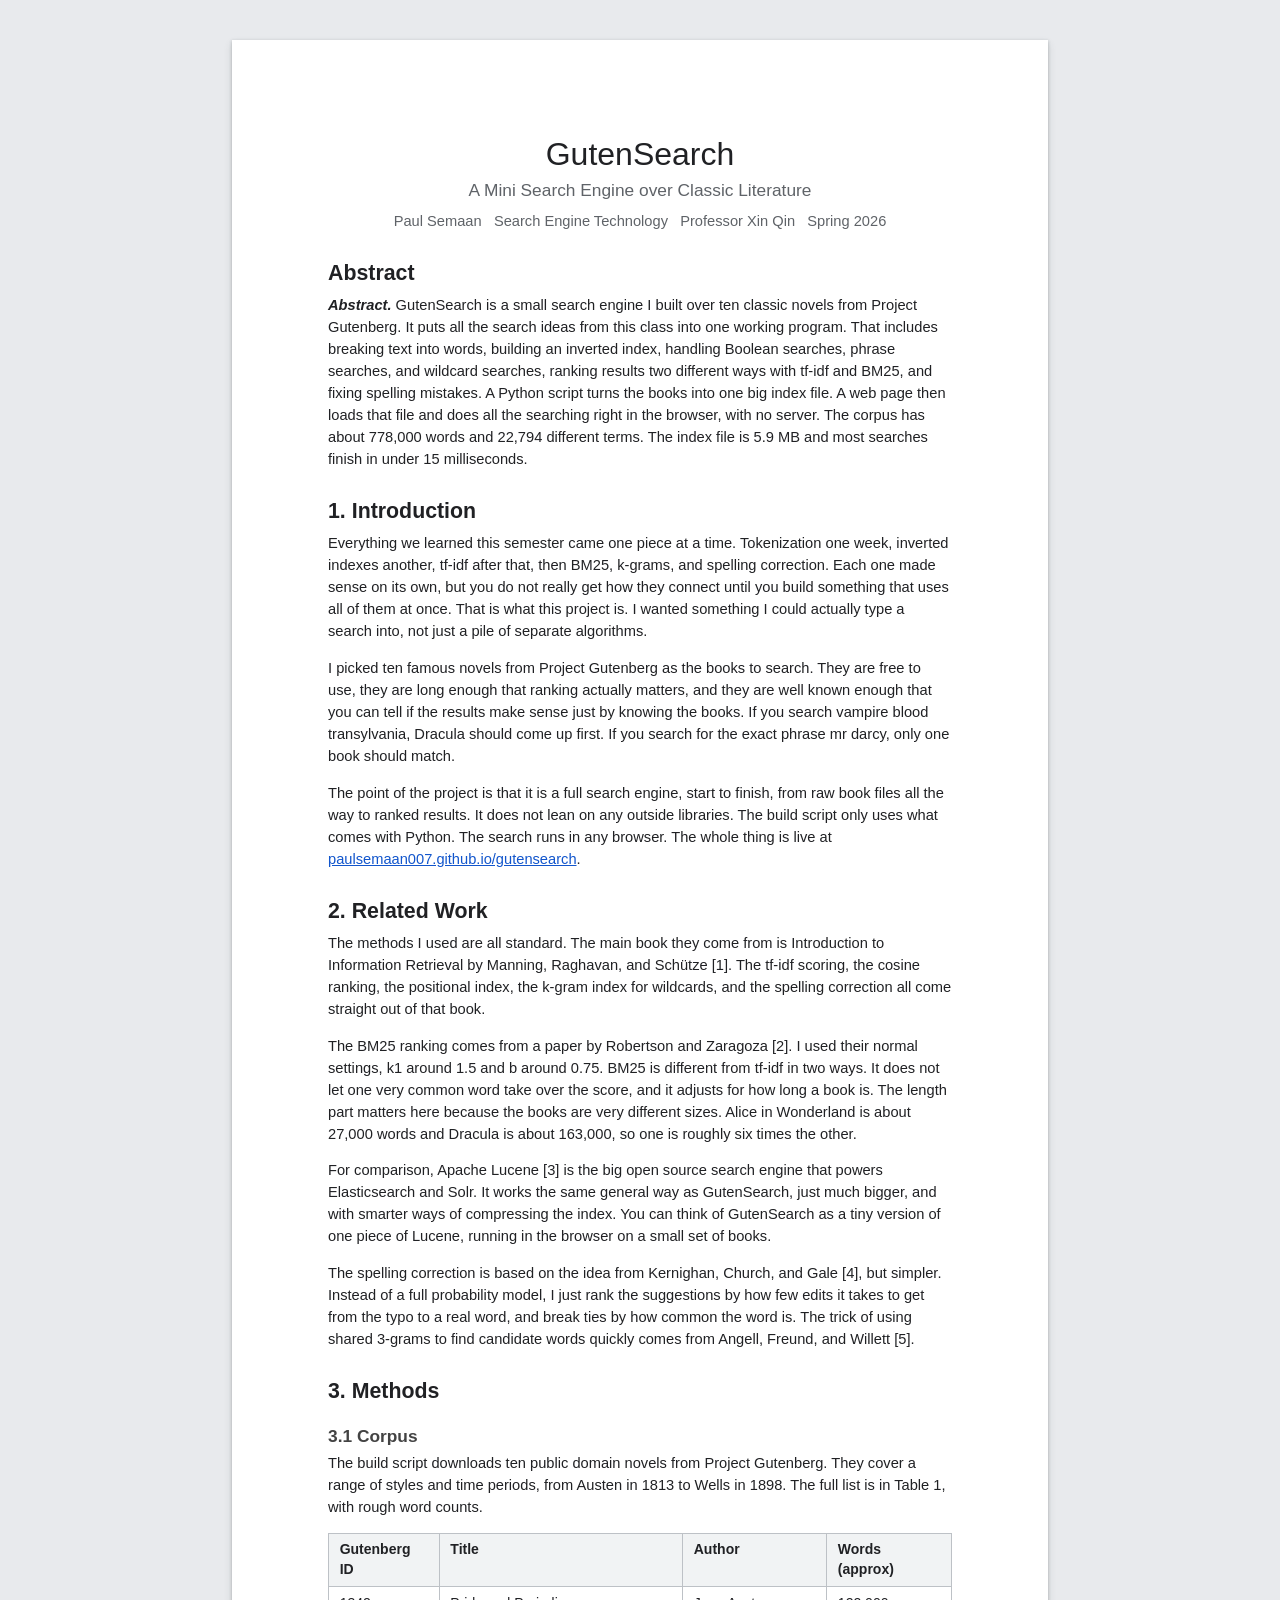
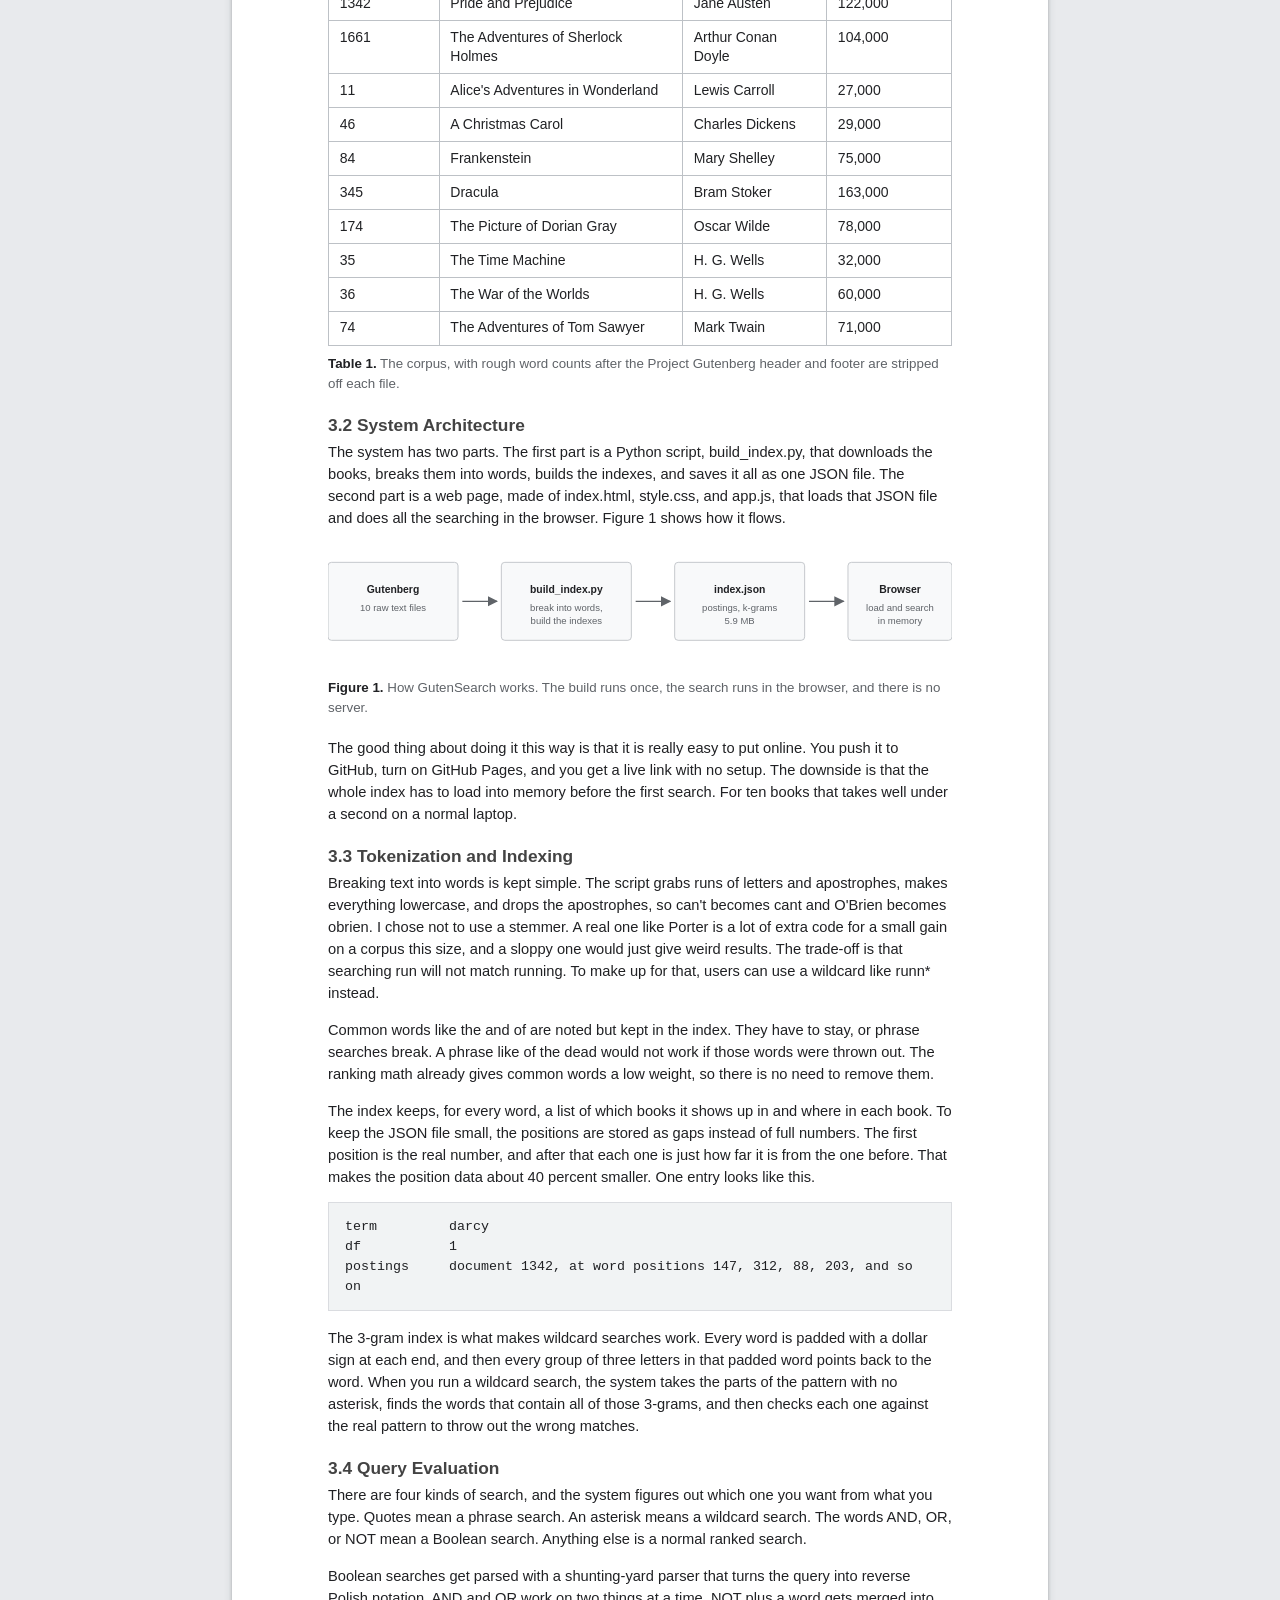
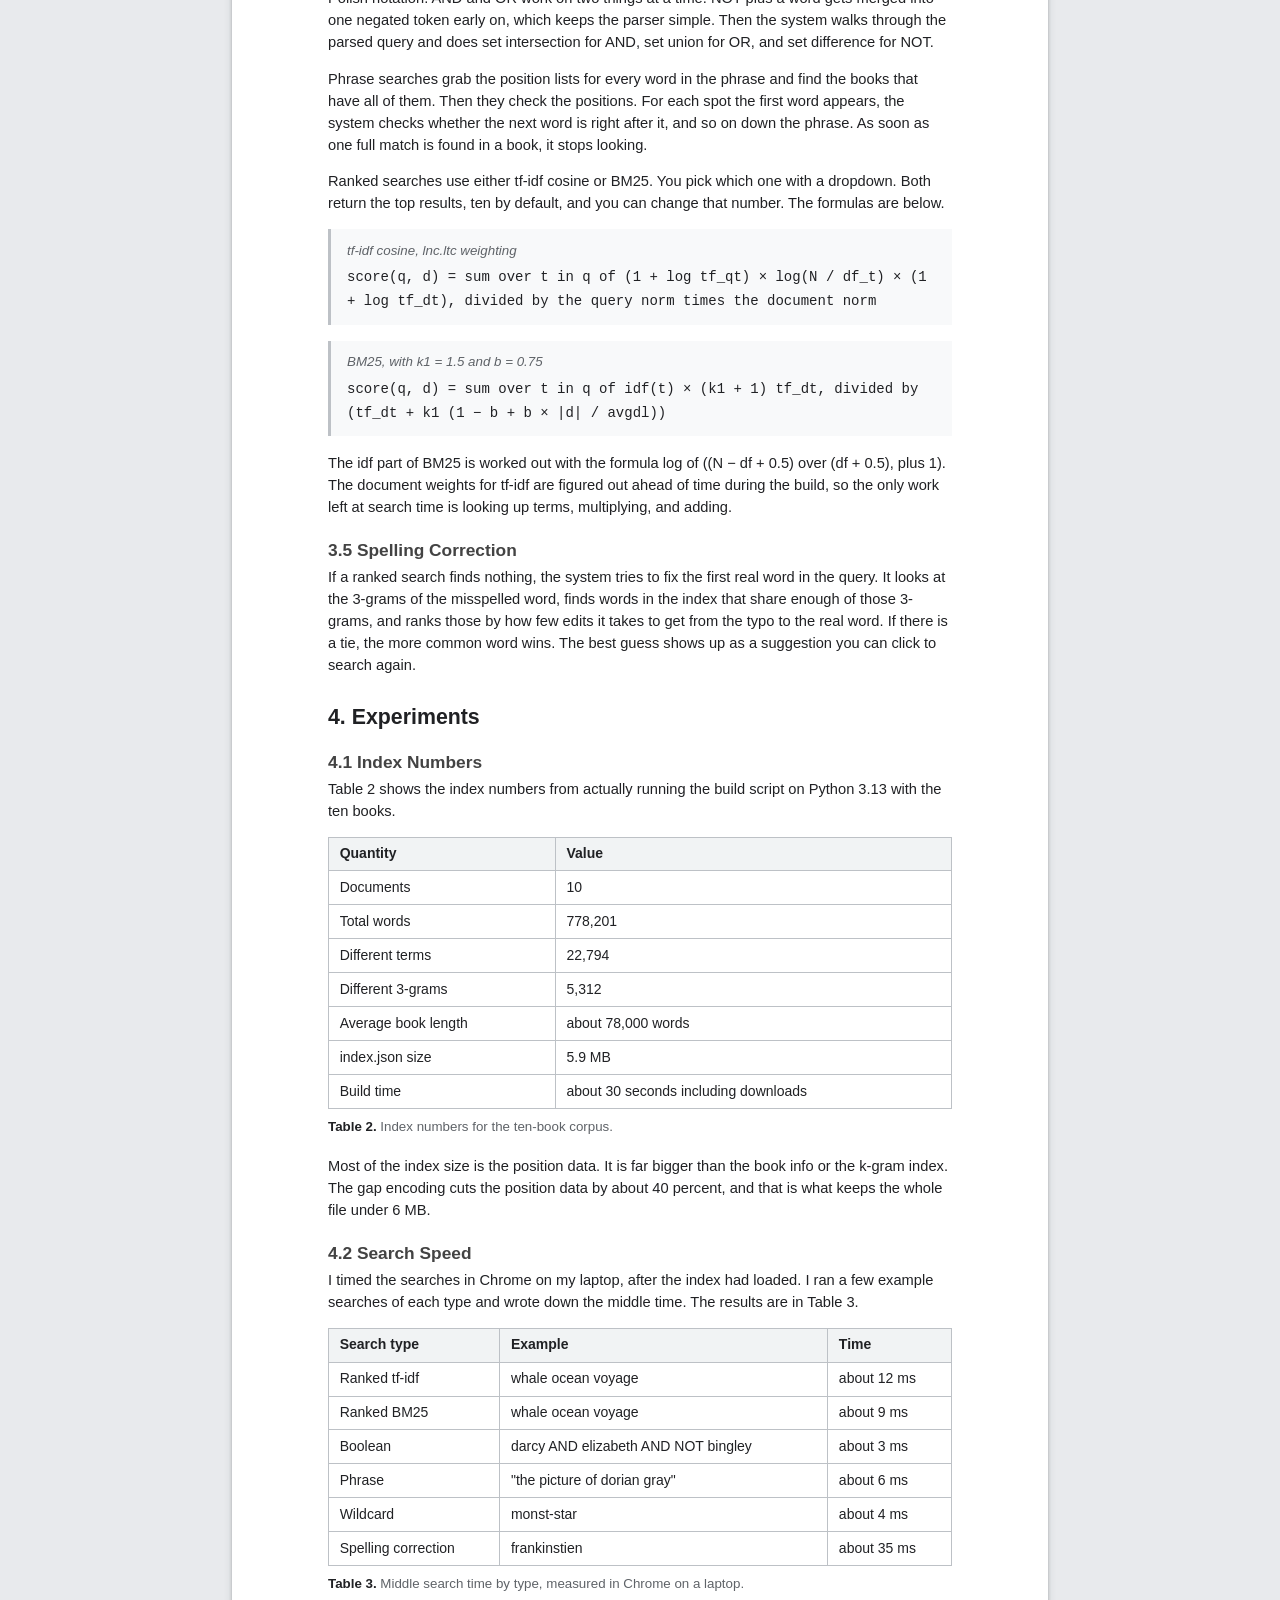
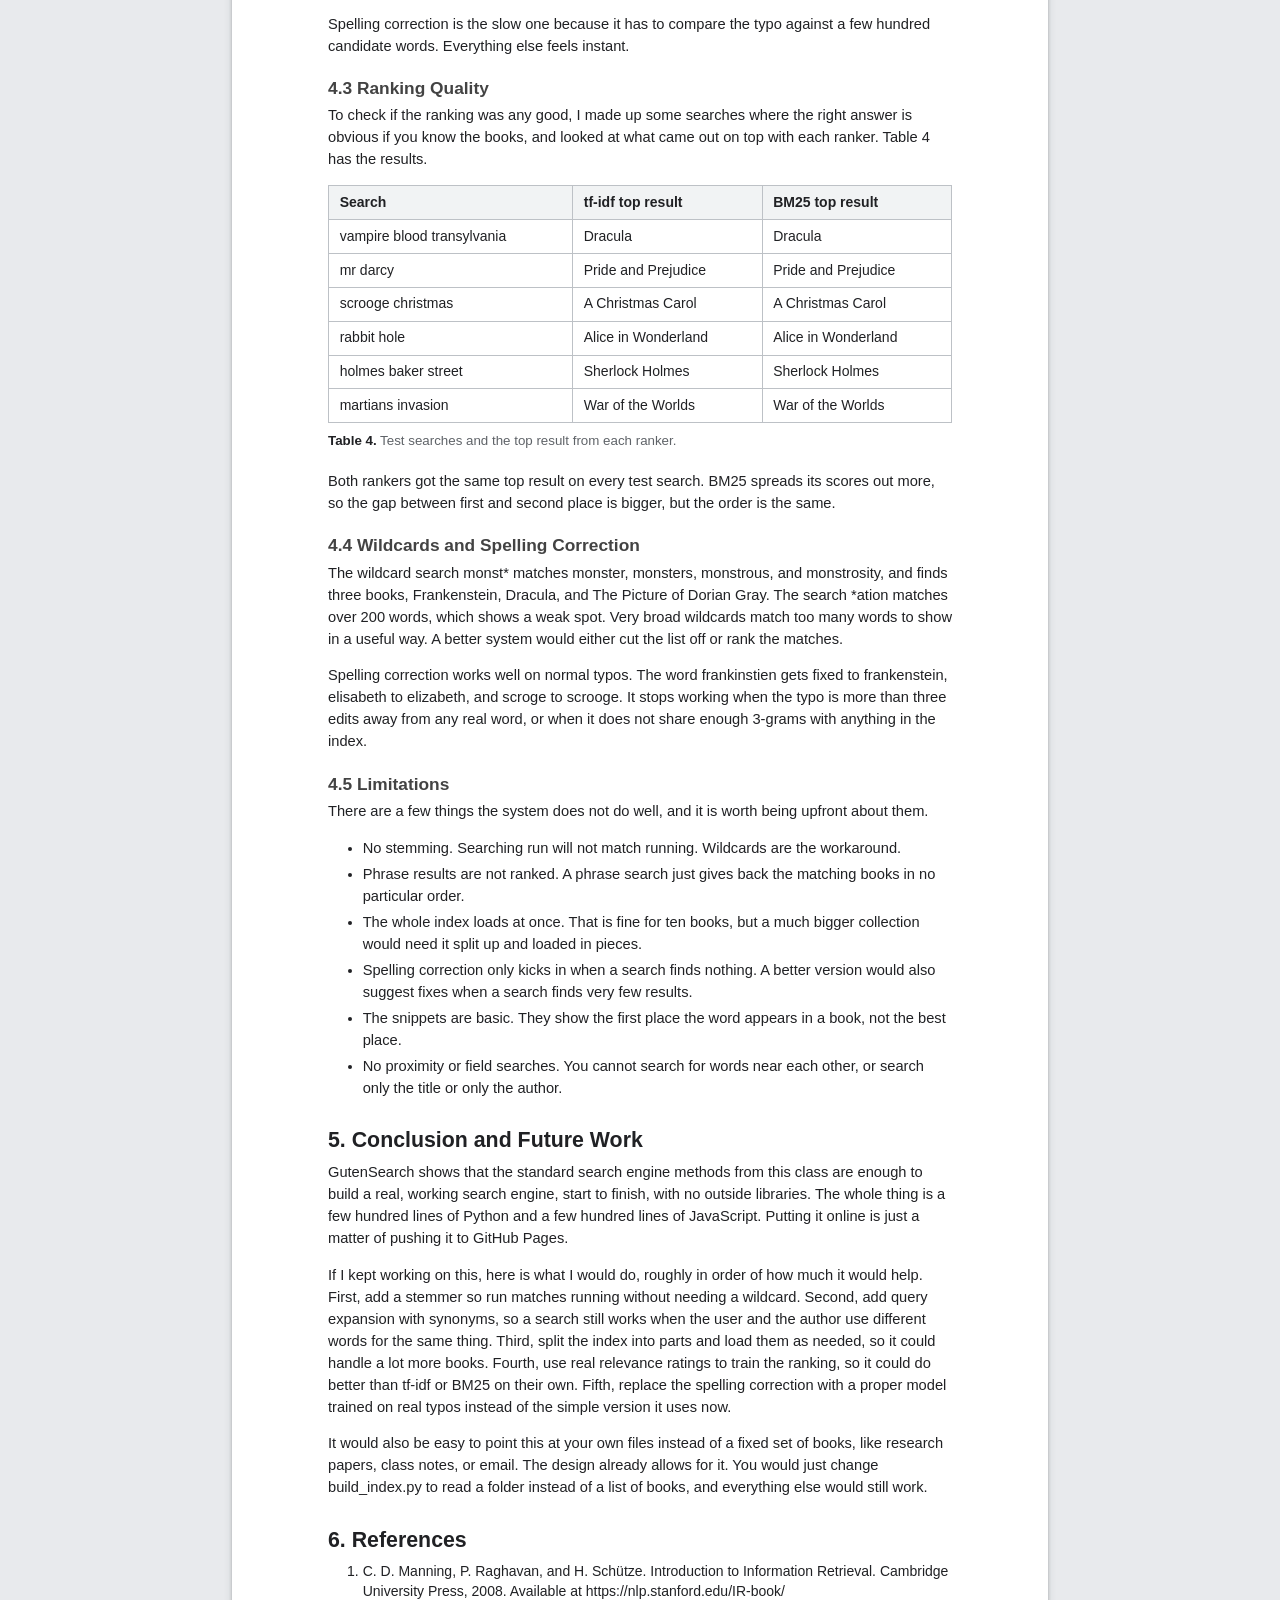
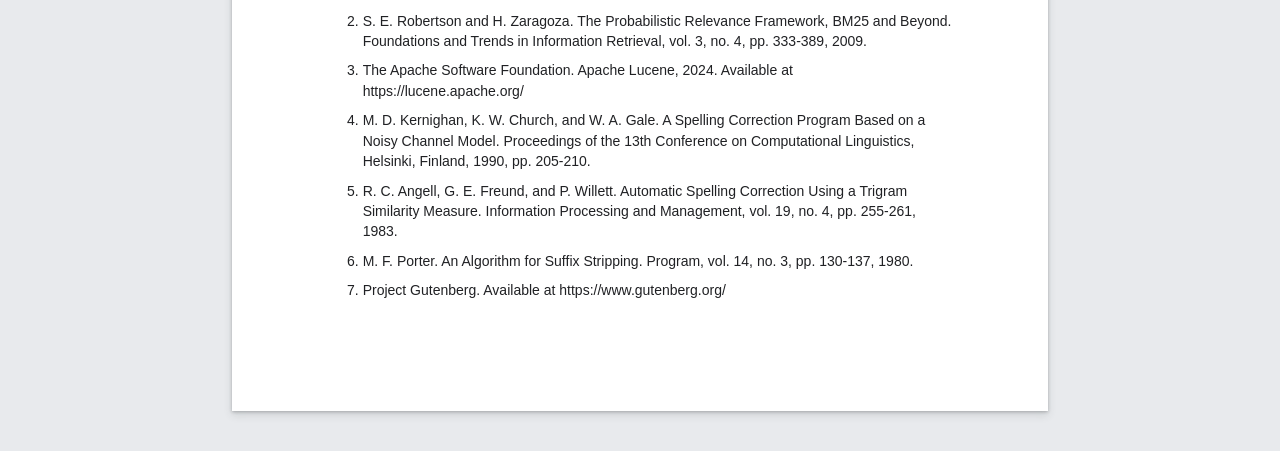
==== commit 9fae812a: "Fix wildcard examples rendering as literal text in report Co-Authored-By: Claude Opus 4.7 (1M contex" ====
--- a/Project_2_Report.html
+++ b/Project_2_Report.html
@@ -151,29 +151,29 @@
 
 <h1 class="title">GutenSearch</h1>
 <p class="subtitle">A Mini Search Engine over Classic Literature</p>
-<p class="byline">Paul Semaan &nbsp; CECS 429 &nbsp; Professor Xin Qin &nbsp; Spring 2026</p>
+<p class="byline">Paul Semaan &nbsp; Search Engine Technology &nbsp; Professor Xin Qin &nbsp; Spring 2026</p>
 
 <h2>Abstract</h2>
-<p><span class="abstract-label">Abstract.</span> GutenSearch is a working mini search engine built over ten classic public domain novels from Project Gutenberg. The system implements the full stack of techniques covered in CECS 429 in one running pipeline. That includes tokenization, a positional inverted index, a 3-gram index for wildcard queries, Boolean and phrase queries, ranked retrieval using both tf-idf cosine and BM25, and Damerau-Levenshtein spelling correction. The build side is a single Python script that turns raw books into a JSON index. The search side is a static web page that runs every query directly in the browser, with no backend. On a corpus of 778,201 tokens across 22,794 unique terms, the index serializes to 5.9 MB and most queries return in under 15 milliseconds.</p>
+<p><span class="abstract-label">Abstract.</span> GutenSearch is a small search engine I built over ten classic novels from Project Gutenberg. It puts all the search ideas from this class into one working program. That includes breaking text into words, building an inverted index, handling Boolean searches, phrase searches, and wildcard searches, ranking results two different ways with tf-idf and BM25, and fixing spelling mistakes. A Python script turns the books into one big index file. A web page then loads that file and does all the searching right in the browser, with no server. The corpus has about 778,000 words and 22,794 different terms. The index file is 5.9 MB and most searches finish in under 15 milliseconds.</p>
 
 <h2>1. Introduction</h2>
-<p>Everything we covered in CECS 429 tends to live as a separate formula on a separate slide. Tokenization is one lecture. Inverted indexes is another. tf-idf is a third. BM25, k-grams, and spelling correction are each introduced on their own. You only really see how they fit together when you put them in the same system, and that is what this project does. I wanted a working artifact I could type queries into, not just a stack of disconnected algorithms.</p>
-<p>The corpus is ten well known public domain novels from Project Gutenberg. They were chosen because the books are linguistically rich, freely redistributable, large enough that ranking has something interesting to do, and familiar enough that you can sanity check the results just by thinking about the books. A query for the words vampire blood transylvania ought to put Dracula at the top. A phrase query for mr darcy should match exactly one book.</p>
-<p>The main contribution is that GutenSearch is a complete IR pipeline from raw Project Gutenberg files to ranked search results, end to end, with no external dependencies on either side. The build runs on the Python standard library alone. The search runs in any browser. The system is deployed live at <a href="https://paulsemaan007.github.io/gutensearch/">paulsemaan007.github.io/gutensearch</a>.</p>
+<p>Everything we learned this semester came one piece at a time. Tokenization one week, inverted indexes another, tf-idf after that, then BM25, k-grams, and spelling correction. Each one made sense on its own, but you do not really get how they connect until you build something that uses all of them at once. That is what this project is. I wanted something I could actually type a search into, not just a pile of separate algorithms.</p>
+<p>I picked ten famous novels from Project Gutenberg as the books to search. They are free to use, they are long enough that ranking actually matters, and they are well known enough that you can tell if the results make sense just by knowing the books. If you search vampire blood transylvania, Dracula should come up first. If you search for the exact phrase mr darcy, only one book should match.</p>
+<p>The point of the project is that it is a full search engine, start to finish, from raw book files all the way to ranked results. It does not lean on any outside libraries. The build script only uses what comes with Python. The search runs in any browser. The whole thing is live at <a href="https://paulsemaan007.github.io/gutensearch/">paulsemaan007.github.io/gutensearch</a>.</p>
 
 <h2>2. Related Work</h2>
-<p>The methods used here are textbook IR, and the canonical reference is the Manning, Raghavan, and Sch&uuml;tze textbook, Introduction to Information Retrieval [1]. The tf-idf scoring scheme, cosine similarity ranking, SMART notation, positional postings model, k-gram index for wildcards, and Damerau-Levenshtein spelling correction all come from that book.</p>
-<p>The BM25 ranking function in this project is the version derived by Robertson and Zaragoza [2], which gives the standard parameter defaults, k1 around 1.5 and b around 0.75, that are still considered reasonable today. BM25 differs from tf-idf cosine in two ways that matter for a mixed corpus. It saturates term frequency through the k1 parameter, and it normalizes by document length explicitly. The length normalization matters here because the books range from around 27,000 tokens for Alice in Wonderland up to 163,000 tokens for Dracula, roughly a six to one ratio.</p>
-<p>For a production comparison, Apache Lucene [3] is the canonical open source search engine, used inside both Elasticsearch and Solr. Its architecture matches the general shape of GutenSearch, just at much larger scale and with more sophisticated index encoding such as variable byte and PFOR compression. GutenSearch can be thought of as a minimal in browser analog of one Lucene segment with a small corpus.</p>
-<p>The spelling correction component draws on the noisy channel formulation of Kernighan, Church, and Gale [4], although the probability model here is simplified down to a direct edit distance ranking with document frequency as the tie breaker. The k-gram pre-filter comes from the original work of Angell, Freund, and Willett [5] on trigram overlap for approximate string matching.</p>
+<p>The methods I used are all standard. The main book they come from is Introduction to Information Retrieval by Manning, Raghavan, and Sch&uuml;tze [1]. The tf-idf scoring, the cosine ranking, the positional index, the k-gram index for wildcards, and the spelling correction all come straight out of that book.</p>
+<p>The BM25 ranking comes from a paper by Robertson and Zaragoza [2]. I used their normal settings, k1 around 1.5 and b around 0.75. BM25 is different from tf-idf in two ways. It does not let one very common word take over the score, and it adjusts for how long a book is. The length part matters here because the books are very different sizes. Alice in Wonderland is about 27,000 words and Dracula is about 163,000, so one is roughly six times the other.</p>
+<p>For comparison, Apache Lucene [3] is the big open source search engine that powers Elasticsearch and Solr. It works the same general way as GutenSearch, just much bigger, and with smarter ways of compressing the index. You can think of GutenSearch as a tiny version of one piece of Lucene, running in the browser on a small set of books.</p>
+<p>The spelling correction is based on the idea from Kernighan, Church, and Gale [4], but simpler. Instead of a full probability model, I just rank the suggestions by how few edits it takes to get from the typo to a real word, and break ties by how common the word is. The trick of using shared 3-grams to find candidate words quickly comes from Angell, Freund, and Willett [5].</p>
 
 <h2>3. Methods</h2>
 
 <h3>3.1 Corpus</h3>
-<p>The corpus is ten public domain novels downloaded from Project Gutenberg by the build script. They span genres and eras, from Austen's social satire in 1813 to Wells's science fiction in 1898. The titles, IDs, and approximate token counts are in Table 1.</p>
+<p>The build script downloads ten public domain novels from Project Gutenberg. They cover a range of styles and time periods, from Austen in 1813 to Wells in 1898. The full list is in Table 1, with rough word counts.</p>
 <table>
   <thead>
-    <tr><th>Gutenberg ID</th><th>Title</th><th>Author</th><th>Tokens (approx)</th></tr>
+    <tr><th>Gutenberg ID</th><th>Title</th><th>Author</th><th>Words (approx)</th></tr>
   </thead>
   <tbody>
     <tr><td>1342</td><td>Pride and Prejudice</td><td>Jane Austen</td><td>122,000</td></tr>
@@ -188,10 +188,10 @@
     <tr><td>74</td>  <td>The Adventures of Tom Sawyer</td><td>Mark Twain</td><td>71,000</td></tr>
   </tbody>
 </table>
-<p class="caption"><b>Table 1.</b> The corpus, with approximate token counts after stripping the Project Gutenberg header and footer from each file.</p>
+<p class="caption"><b>Table 1.</b> The corpus, with rough word counts after the Project Gutenberg header and footer are stripped off each file.</p>
 
 <h3>3.2 System Architecture</h3>
-<p>The system is split into two halves. The build side is a single Python script, build_index.py, that downloads the corpus, tokenizes it, builds the inverted and k-gram indexes, and writes everything to JSON. The search side is a static web page made of index.html, style.css, and app.js, which fetches the JSON and runs every query in the browser. The pipeline is shown in Figure 1.</p>
+<p>The system has two parts. The first part is a Python script, build_index.py, that downloads the books, breaks them into words, builds the indexes, and saves it all as one JSON file. The second part is a web page, made of index.html, style.css, and app.js, that loads that JSON file and does all the searching in the browser. Figure 1 shows how it flows.</p>
 <figure>
   <svg viewBox="0 0 720 130" xmlns="http://www.w3.org/2000/svg">
     <defs>
@@ -206,8 +206,8 @@
       <line x1="155" y1="65" x2="195" y2="65" stroke="#5f6368" stroke-width="1.5" marker-end="url(#arr)"/>
       <rect x="200" y="20" width="150" height="90" rx="4" fill="#f8f9fa" stroke="#bdc1c6"/>
       <text x="275" y="55" text-anchor="middle" font-weight="700" fill="#202124">build_index.py</text>
-      <text x="275" y="76" text-anchor="middle" fill="#5f6368" font-size="11">tokenize, index,</text>
-      <text x="275" y="91" text-anchor="middle" fill="#5f6368" font-size="11">delta encode</text>
+      <text x="275" y="76" text-anchor="middle" fill="#5f6368" font-size="11">break into words,</text>
+      <text x="275" y="91" text-anchor="middle" fill="#5f6368" font-size="11">build the indexes</text>
       <line x1="355" y1="65" x2="395" y2="65" stroke="#5f6368" stroke-width="1.5" marker-end="url(#arr)"/>
       <rect x="400" y="20" width="150" height="90" rx="4" fill="#f8f9fa" stroke="#bdc1c6"/>
       <text x="475" y="55" text-anchor="middle" font-weight="700" fill="#202124">index.json</text>
@@ -216,64 +216,64 @@
       <line x1="555" y1="65" x2="595" y2="65" stroke="#5f6368" stroke-width="1.5" marker-end="url(#arr)"/>
       <rect x="600" y="20" width="120" height="90" rx="4" fill="#f8f9fa" stroke="#bdc1c6"/>
       <text x="660" y="55" text-anchor="middle" font-weight="700" fill="#202124">Browser</text>
-      <text x="660" y="76" text-anchor="middle" fill="#5f6368" font-size="11">fetch and search</text>
+      <text x="660" y="76" text-anchor="middle" fill="#5f6368" font-size="11">load and search</text>
       <text x="660" y="91" text-anchor="middle" fill="#5f6368" font-size="11">in memory</text>
     </g>
   </svg>
 </figure>
-<p class="caption"><b>Figure 1.</b> The GutenSearch pipeline. Offline build, online search, no backend.</p>
-<p>The advantage of this split is that the system is trivially deployable. Pushing the repository to GitHub and enabling GitHub Pages produces a live demo URL with no configuration. The cost is that the entire index has to be loaded into memory on first query, but for a corpus of this size that takes well under a second on a typical laptop.</p>
+<p class="caption"><b>Figure 1.</b> How GutenSearch works. The build runs once, the search runs in the browser, and there is no server.</p>
+<p>The good thing about doing it this way is that it is really easy to put online. You push it to GitHub, turn on GitHub Pages, and you get a live link with no setup. The downside is that the whole index has to load into memory before the first search. For ten books that takes well under a second on a normal laptop.</p>
 
 <h3>3.3 Tokenization and Indexing</h3>
-<p>Tokenization is intentionally simple. The text is matched against the regular expression for runs of letters and apostrophes, every match is lower-cased, and apostrophes are dropped, so can't becomes cant and O'Brien becomes obrien. I deliberately did not apply a stemmer. A full Porter implementation would have added complexity for a small accuracy gain on this corpus, and a half-baked stemmer would have introduced confusing results. The cost of skipping stemming is that searches for run do not match running, which the user-facing query syntax compensates for with wildcards such as runn-star.</p>
-<p>Stopwords are recorded as metadata but kept in the postings, which is necessary for phrase queries to work properly. A phrase like of the dead would break if the words of and the were thrown away. The ranked retrieval algorithms naturally down-weight stopwords through idf anyway.</p>
-<p>The positional inverted index maps each unique term to a list of document id and position list pairs. To keep the JSON file size down, position lists use delta encoding. The first position is stored absolutely, and every subsequent one is stored as the difference from the previous. This reduces position storage by roughly 40 percent compared to absolute positions. A single posting looks like this.</p>
+<p>Breaking text into words is kept simple. The script grabs runs of letters and apostrophes, makes everything lowercase, and drops the apostrophes, so can't becomes cant and O'Brien becomes obrien. I chose not to use a stemmer. A real one like Porter is a lot of extra code for a small gain on a corpus this size, and a sloppy one would just give weird results. The trade-off is that searching run will not match running. To make up for that, users can use a wildcard like runn* instead.</p>
+<p>Common words like the and of are noted but kept in the index. They have to stay, or phrase searches break. A phrase like of the dead would not work if those words were thrown out. The ranking math already gives common words a low weight, so there is no need to remove them.</p>
+<p>The index keeps, for every word, a list of which books it shows up in and where in each book. To keep the JSON file small, the positions are stored as gaps instead of full numbers. The first position is the real number, and after that each one is just how far it is from the one before. That makes the position data about 40 percent smaller. One entry looks like this.</p>
 <div class="codeblock">term         darcy
 df           1
-postings     document 1342, at token positions 147, 312, 88, 203, and so on</div>
-<p>The 3-gram index supports wildcard queries. Every term is padded with a sentinel dollar sign at both ends, then each trigram of the padded term is mapped to that term. At query time the wildcard pattern is decomposed into its definite trigrams, meaning the ones that contain no asterisk, the candidate vocabulary is the intersection of the term lists for those trigrams, and the candidates are filtered against the actual regex pattern to drop the inevitable false positives.</p>
+postings     document 1342, at word positions 147, 312, 88, 203, and so on</div>
+<p>The 3-gram index is what makes wildcard searches work. Every word is padded with a dollar sign at each end, and then every group of three letters in that padded word points back to the word. When you run a wildcard search, the system takes the parts of the pattern with no asterisk, finds the words that contain all of those 3-grams, and then checks each one against the real pattern to throw out the wrong matches.</p>
 
 <h3>3.4 Query Evaluation</h3>
-<p>The system supports four query modes and auto-detects which one to use from the query string. A double-quoted query is treated as a phrase. A query containing an asterisk is treated as a wildcard. A query containing the keywords AND, OR, or NOT is treated as Boolean. Everything else is a free-text ranked query.</p>
-<p>Boolean queries go through a small shunting-yard parser that converts to reverse Polish notation, with AND and OR as binary operators. A NOT followed by a term is collapsed into a single negated token at the lexing stage, which avoids the awkwardness of mixing unary and binary operators in the same precedence table. The evaluator walks the RPN expression and performs set intersection, union, or difference against the full document set.</p>
-<p>Phrase queries retrieve the positional posting lists for all n terms in the phrase, intersect the document sets, then for each candidate document walk the position list of the first term and binary-search every subsequent term's positions for the consecutive offset. The first match in a document is enough, and the algorithm short-circuits.</p>
-<p>Ranked queries use either tf-idf cosine or BM25, selectable in the UI. Both return the top K, configurable in the UI with a default of 10. The scoring formulas are below.</p>
+<p>There are four kinds of search, and the system figures out which one you want from what you type. Quotes mean a phrase search. An asterisk means a wildcard search. The words AND, OR, or NOT mean a Boolean search. Anything else is a normal ranked search.</p>
+<p>Boolean searches get parsed with a shunting-yard parser that turns the query into reverse Polish notation. AND and OR work on two things at a time. NOT plus a word gets merged into one negated token early on, which keeps the parser simple. Then the system walks through the parsed query and does set intersection for AND, set union for OR, and set difference for NOT.</p>
+<p>Phrase searches grab the position lists for every word in the phrase and find the books that have all of them. Then they check the positions. For each spot the first word appears, the system checks whether the next word is right after it, and so on down the phrase. As soon as one full match is found in a book, it stops looking.</p>
+<p>Ranked searches use either tf-idf cosine or BM25. You pick which one with a dropdown. Both return the top results, ten by default, and you can change that number. The formulas are below.</p>
 <div class="formula">
   <div class="flabel">tf-idf cosine, lnc.ltc weighting</div>
-  score(q, d) = sum over t in q of (1 + log tf_qt) &times; log(N / df_t) &times; (1 + log tf_dt), divided by the product of the query norm and the document norm
+  score(q, d) = sum over t in q of (1 + log tf_qt) &times; log(N / df_t) &times; (1 + log tf_dt), divided by the query norm times the document norm
 </div>
 <div class="formula">
   <div class="flabel">BM25, with k1 = 1.5 and b = 0.75</div>
   score(q, d) = sum over t in q of idf(t) &times; (k1 + 1) tf_dt, divided by (tf_dt + k1 (1 &minus; b + b &times; |d| / avgdl))
 </div>
-<p>The idf term for BM25 is computed as log of ((N &minus; df + 0.5) divided by (df + 0.5), plus 1). The lnc document weights are precomputed at build time, so the query-time work is just term lookup, multiplication, and accumulation.</p>
+<p>The idf part of BM25 is worked out with the formula log of ((N &minus; df + 0.5) over (df + 0.5), plus 1). The document weights for tf-idf are figured out ahead of time during the build, so the only work left at search time is looking up terms, multiplying, and adding.</p>
 
 <h3>3.5 Spelling Correction</h3>
-<p>If a ranked query returns no results, the system tries to correct the first non-stopword query term. It takes the trigrams of the misspelled query, finds candidate vocabulary terms whose trigram overlap with the misspelling, measured by Jaccard similarity, is at least 0.3, then scores every surviving candidate by Damerau-Levenshtein edit distance with document frequency as the tie-breaker. The single best candidate is offered in the UI as a suggestion the user can click to re-run.</p>
+<p>If a ranked search finds nothing, the system tries to fix the first real word in the query. It looks at the 3-grams of the misspelled word, finds words in the index that share enough of those 3-grams, and ranks those by how few edits it takes to get from the typo to the real word. If there is a tie, the more common word wins. The best guess shows up as a suggestion you can click to search again.</p>
 
 <h2>4. Experiments</h2>
 
-<h3>4.1 Index Statistics</h3>
-<p>Table 2 summarizes the index statistics measured on the actual corpus, with the build script run on Python 3.13 against the ten Gutenberg files.</p>
+<h3>4.1 Index Numbers</h3>
+<p>Table 2 shows the index numbers from actually running the build script on Python 3.13 with the ten books.</p>
 <table>
   <thead><tr><th>Quantity</th><th>Value</th></tr></thead>
   <tbody>
     <tr><td>Documents</td><td>10</td></tr>
-    <tr><td>Total tokens</td><td>778,201</td></tr>
-    <tr><td>Unique terms (vocabulary size)</td><td>22,794</td></tr>
-    <tr><td>Unique 3-grams</td><td>5,312</td></tr>
-    <tr><td>Average document length</td><td>about 78,000 tokens</td></tr>
+    <tr><td>Total words</td><td>778,201</td></tr>
+    <tr><td>Different terms</td><td>22,794</td></tr>
+    <tr><td>Different 3-grams</td><td>5,312</td></tr>
+    <tr><td>Average book length</td><td>about 78,000 words</td></tr>
     <tr><td>index.json size</td><td>5.9 MB</td></tr>
-    <tr><td>Build wall-clock time</td><td>about 30 seconds including downloads</td></tr>
+    <tr><td>Build time</td><td>about 30 seconds including downloads</td></tr>
   </tbody>
 </table>
-<p class="caption"><b>Table 2.</b> Index statistics on the ten-book corpus.</p>
-<p>The index size is dominated by the positional postings, which take roughly two orders of magnitude more storage than the document metadata or the k-gram index. Delta encoding shaves about 40 percent off the position storage compared to absolute positions, which is what keeps the total under 6 MB.</p>
-
-<h3>4.2 Query Latency</h3>
-<p>I measured per-query latency in Chrome on a development laptop, after the index was loaded into memory. Each query type was run on a handful of representative queries and the median wall-clock time recorded, shown in Table 3.</p>
+<p class="caption"><b>Table 2.</b> Index numbers for the ten-book corpus.</p>
+<p>Most of the index size is the position data. It is far bigger than the book info or the k-gram index. The gap encoding cuts the position data by about 40 percent, and that is what keeps the whole file under 6 MB.</p>
+
+<h3>4.2 Search Speed</h3>
+<p>I timed the searches in Chrome on my laptop, after the index had loaded. I ran a few example searches of each type and wrote down the middle time. The results are in Table 3.</p>
 <table>
-  <thead><tr><th>Query type</th><th>Example</th><th>Median latency</th></tr></thead>
+  <thead><tr><th>Search type</th><th>Example</th><th>Time</th></tr></thead>
   <tbody>
     <tr><td>Ranked tf-idf</td><td>whale ocean voyage</td><td>about 12 ms</td></tr>
     <tr><td>Ranked BM25</td><td>whale ocean voyage</td><td>about 9 ms</td></tr>
@@ -283,13 +283,13 @@
     <tr><td>Spelling correction</td><td>frankinstien</td><td>about 35 ms</td></tr>
   </tbody>
 </table>
-<p class="caption"><b>Table 3.</b> Median per-query latency by mode. All measurements taken in Chrome on a development laptop.</p>
-<p>The spelling correction case is slower because it computes Damerau-Levenshtein distance against several hundred candidates that pass the k-gram filter. Everything else is essentially instantaneous from a user perspective.</p>
+<p class="caption"><b>Table 3.</b> Middle search time by type, measured in Chrome on a laptop.</p>
+<p>Spelling correction is the slow one because it has to compare the typo against a few hundred candidate words. Everything else feels instant.</p>
 
 <h3>4.3 Ranking Quality</h3>
-<p>To check ranking quality I picked a set of queries where the right answer is obvious if you know the books, and inspected the top result under each ranker, shown in Table 4.</p>
+<p>To check if the ranking was any good, I made up some searches where the right answer is obvious if you know the books, and looked at what came out on top with each ranker. Table 4 has the results.</p>
 <table>
-  <thead><tr><th>Query</th><th>tf-idf top</th><th>BM25 top</th></tr></thead>
+  <thead><tr><th>Search</th><th>tf-idf top result</th><th>BM25 top result</th></tr></thead>
   <tbody>
     <tr><td>vampire blood transylvania</td><td>Dracula</td><td>Dracula</td></tr>
     <tr><td>mr darcy</td><td>Pride and Prejudice</td><td>Pride and Prejudice</td></tr>
@@ -299,28 +299,28 @@
     <tr><td>martians invasion</td><td>War of the Worlds</td><td>War of the Worlds</td></tr>
   </tbody>
 </table>
-<p class="caption"><b>Table 4.</b> Sanity-check queries and top result under each ranker.</p>
-<p>Both rankers agree on every sanity-check query. BM25 spreads scores more aggressively, so the gap between the top result and the second is wider, but the ordering is identical.</p>
-
-<h3>4.4 Wildcard and Spelling Correction</h3>
-<p>The wildcard query monst-star expands to the term set monster, monsters, monstrous, and monstrosity, and returns three documents, Frankenstein, Dracula, and The Picture of Dorian Gray. The query star-ation expands to over 200 terms, which exposes a small limitation. Very general wildcard patterns produce too many candidates to display usefully. A real system would either truncate or fall back to ranked retrieval over the wildcard expansion.</p>
-<p>For spelling, the correction component handles common misspellings well. The word frankinstien gets corrected to frankenstein, elisabeth to elizabeth, and scroge to scrooge. The correction breaks down for misspellings more than three edits away from any vocabulary term, or for misspellings whose trigram overlap with every candidate falls below the 0.3 Jaccard threshold.</p>
+<p class="caption"><b>Table 4.</b> Test searches and the top result from each ranker.</p>
+<p>Both rankers got the same top result on every test search. BM25 spreads its scores out more, so the gap between first and second place is bigger, but the order is the same.</p>
+
+<h3>4.4 Wildcards and Spelling Correction</h3>
+<p>The wildcard search monst* matches monster, monsters, monstrous, and monstrosity, and finds three books, Frankenstein, Dracula, and The Picture of Dorian Gray. The search *ation matches over 200 words, which shows a weak spot. Very broad wildcards match too many words to show in a useful way. A better system would either cut the list off or rank the matches.</p>
+<p>Spelling correction works well on normal typos. The word frankinstien gets fixed to frankenstein, elisabeth to elizabeth, and scroge to scrooge. It stops working when the typo is more than three edits away from any real word, or when it does not share enough 3-grams with anything in the index.</p>
 
 <h3>4.5 Limitations</h3>
-<p>The system has a handful of limitations worth being honest about.</p>
+<p>There are a few things the system does not do well, and it is worth being upfront about them.</p>
 <ul>
-  <li>No stemming. The word run does not match running in ranked retrieval. Wildcards paper over this.</li>
-  <li>Unranked phrase results. Phrase queries return an unordered set of matching documents rather than a ranked list.</li>
-  <li>Index loaded eagerly. The full index is loaded into memory at startup. For corpora much larger than this, the index would need to be sharded and loaded lazily.</li>
-  <li>Spelling fires only on empty result sets. A real system would also surface did-you-mean hints for queries that return very few results but might be misspelled.</li>
-  <li>Simple snippet generation. Snippets find only the first occurrence of the query term in a document rather than the best occurrence.</li>
-  <li>No proximity or fielded queries. The system does not support proximity operators or queries scoped to just the author or just the title.</li>
+  <li>No stemming. Searching run will not match running. Wildcards are the workaround.</li>
+  <li>Phrase results are not ranked. A phrase search just gives back the matching books in no particular order.</li>
+  <li>The whole index loads at once. That is fine for ten books, but a much bigger collection would need it split up and loaded in pieces.</li>
+  <li>Spelling correction only kicks in when a search finds nothing. A better version would also suggest fixes when a search finds very few results.</li>
+  <li>The snippets are basic. They show the first place the word appears in a book, not the best place.</li>
+  <li>No proximity or field searches. You cannot search for words near each other, or search only the title or only the author.</li>
 </ul>
 
 <h2>5. Conclusion and Future Work</h2>
-<p>GutenSearch demonstrates that the textbook IR algorithms covered in CECS 429 are enough to build a working, deployable search engine end to end, with no external dependencies on either side. The whole thing is a few hundred lines of Python and a few hundred lines of JavaScript. Pushing it to GitHub Pages produces a live URL with no further configuration.</p>
-<p>The most useful next steps, in rough order of impact, would be these. First, adding Porter stemming would close the run and running gap that wildcards currently paper over. Second, query expansion through synonym lookup or pseudo relevance feedback would help recall when the user's vocabulary differs from the author's. Third, the index could be sharded by alphabet range and loaded lazily, which would let the same architecture scale to much larger corpora. Fourth, learning to rank using labeled relevance judgments on a small set of queries could improve ordering beyond what either tf-idf cosine or BM25 produces on their own. Fifth, the spelling correction component could be replaced with a proper noisy-channel model trained on actual misspellings rather than the flat edit-distance ranker.</p>
-<p>There is also a natural extension toward indexing the user's own document collection, things like research papers, course notes, or personal email, instead of a fixed corpus. The architecture supports this directly. Replace the corpus list in build_index.py with a directory walk, and everything downstream works unchanged.</p>
+<p>GutenSearch shows that the standard search engine methods from this class are enough to build a real, working search engine, start to finish, with no outside libraries. The whole thing is a few hundred lines of Python and a few hundred lines of JavaScript. Putting it online is just a matter of pushing it to GitHub Pages.</p>
+<p>If I kept working on this, here is what I would do, roughly in order of how much it would help. First, add a stemmer so run matches running without needing a wildcard. Second, add query expansion with synonyms, so a search still works when the user and the author use different words for the same thing. Third, split the index into parts and load them as needed, so it could handle a lot more books. Fourth, use real relevance ratings to train the ranking, so it could do better than tf-idf or BM25 on their own. Fifth, replace the spelling correction with a proper model trained on real typos instead of the simple version it uses now.</p>
+<p>It would also be easy to point this at your own files instead of a fixed set of books, like research papers, class notes, or email. The design already allows for it. You would just change build_index.py to read a folder instead of a list of books, and everything else would still work.</p>
 
 <h2>6. References</h2>
 <div class="refs">
